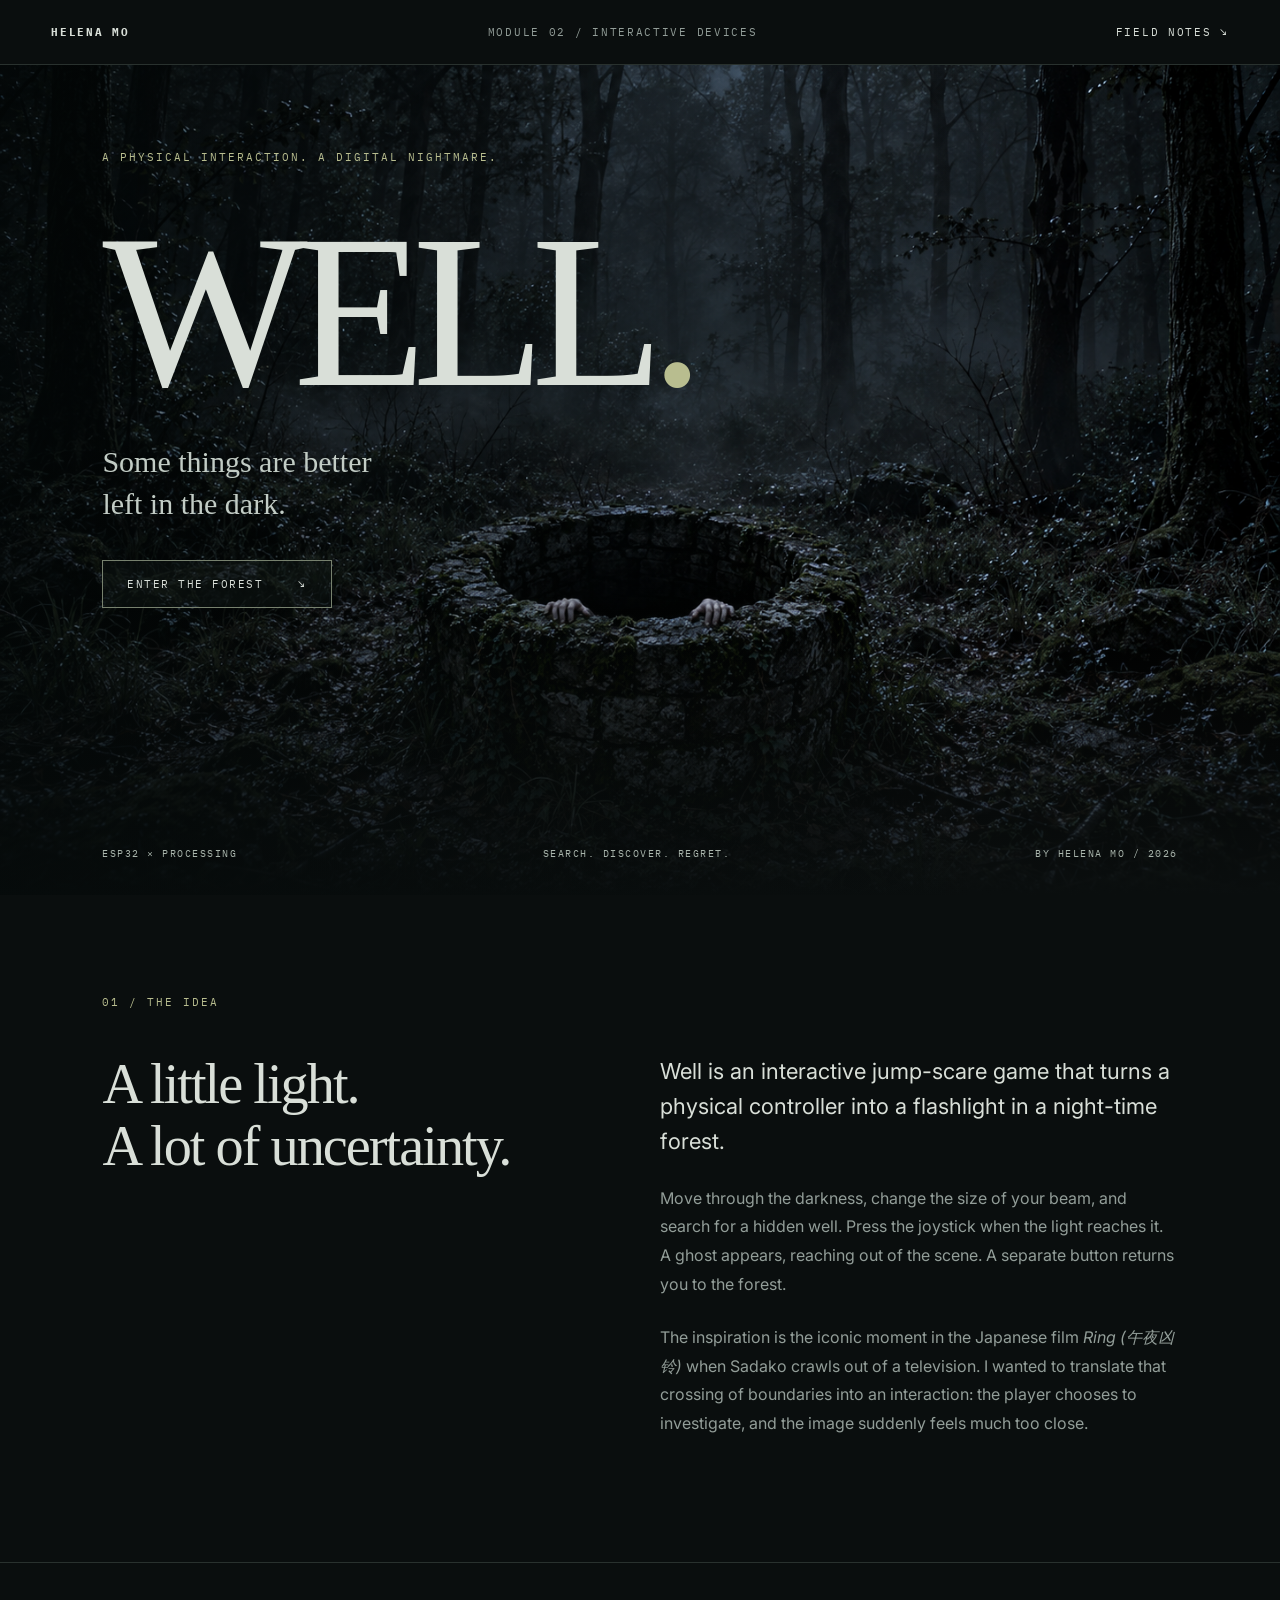
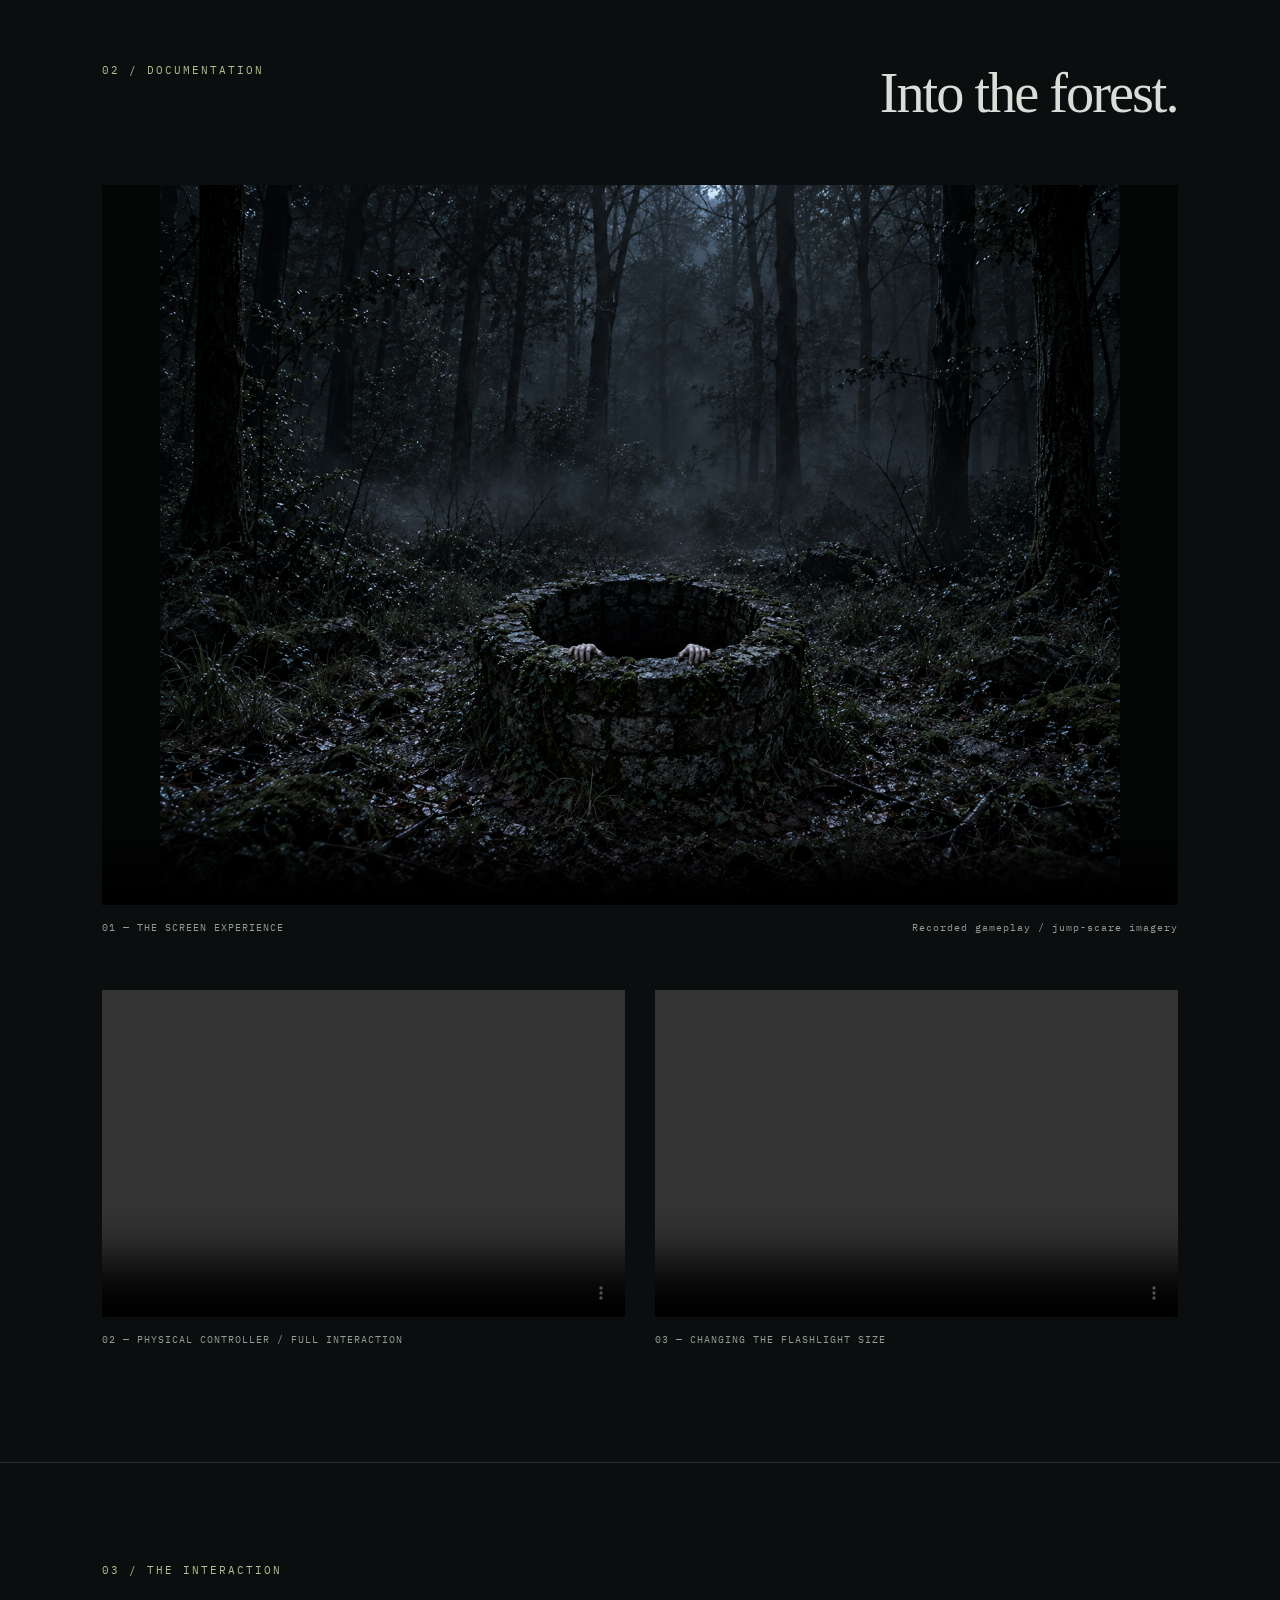
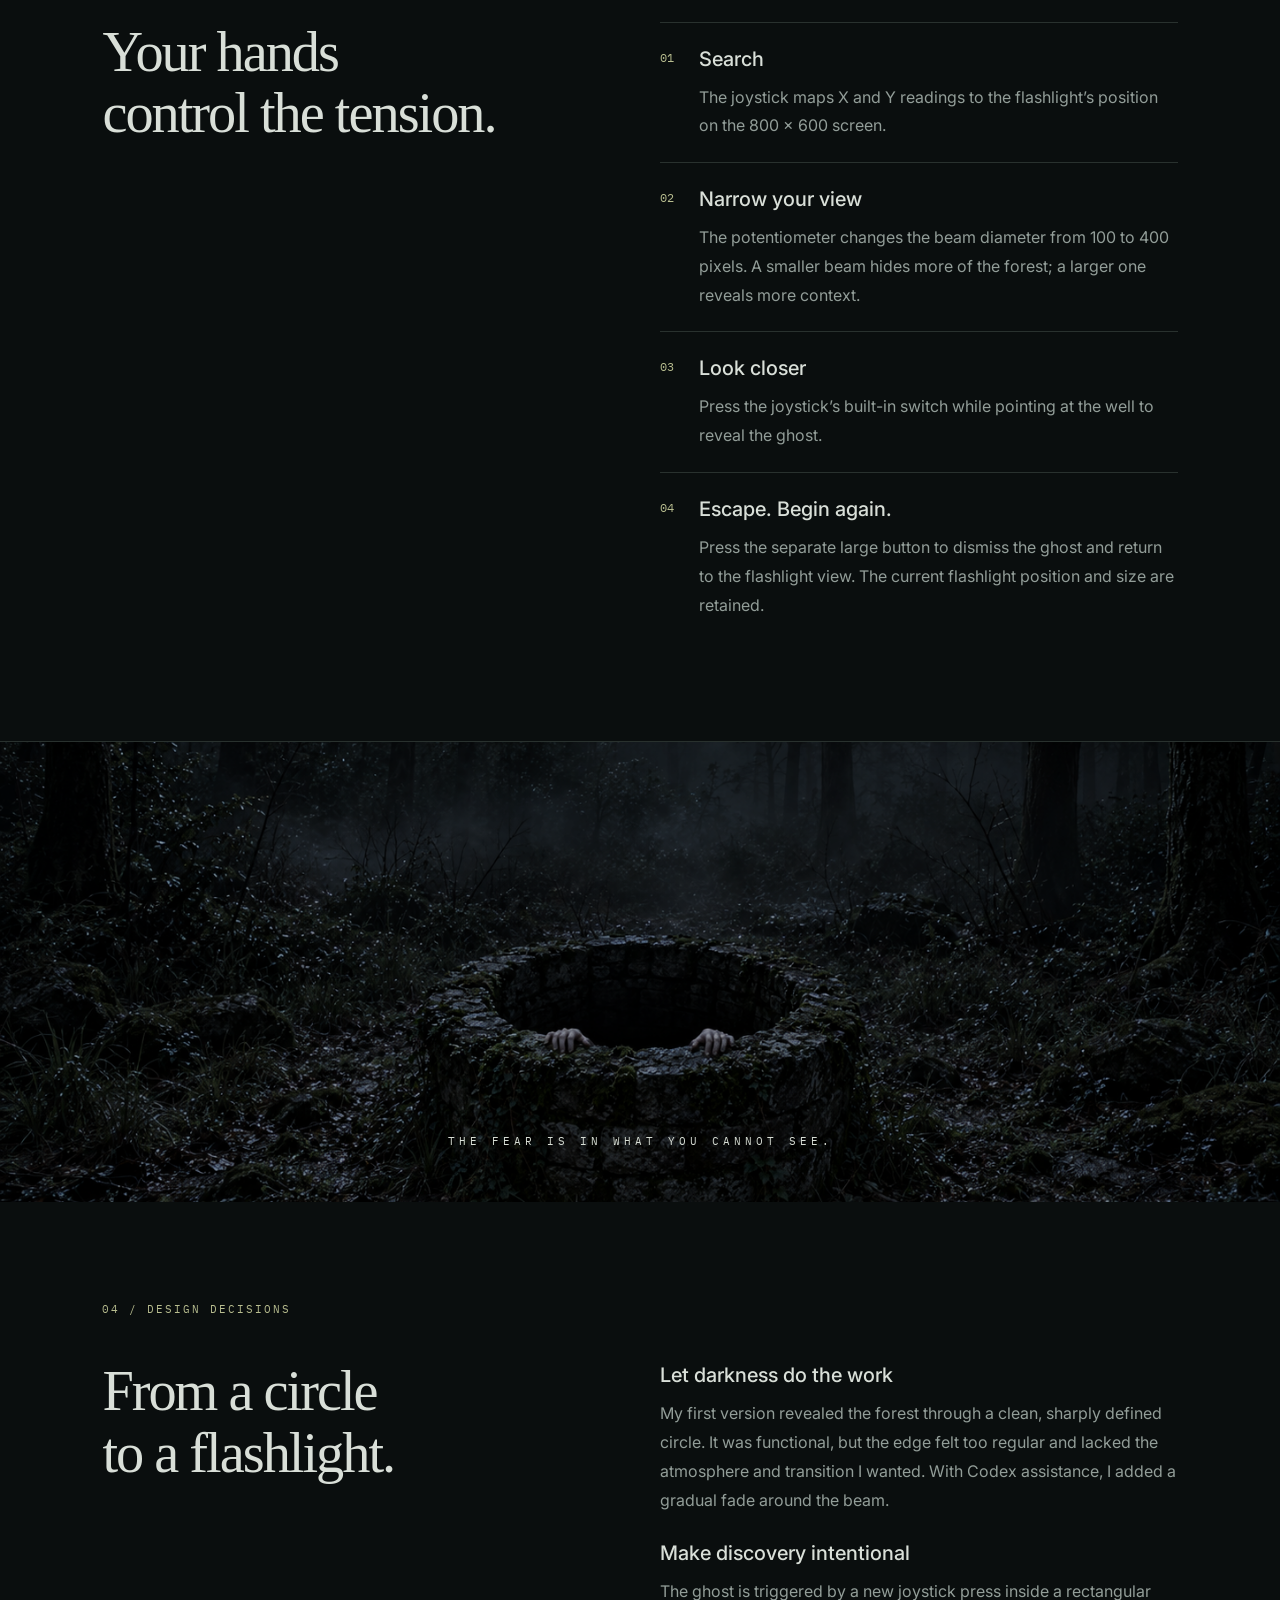
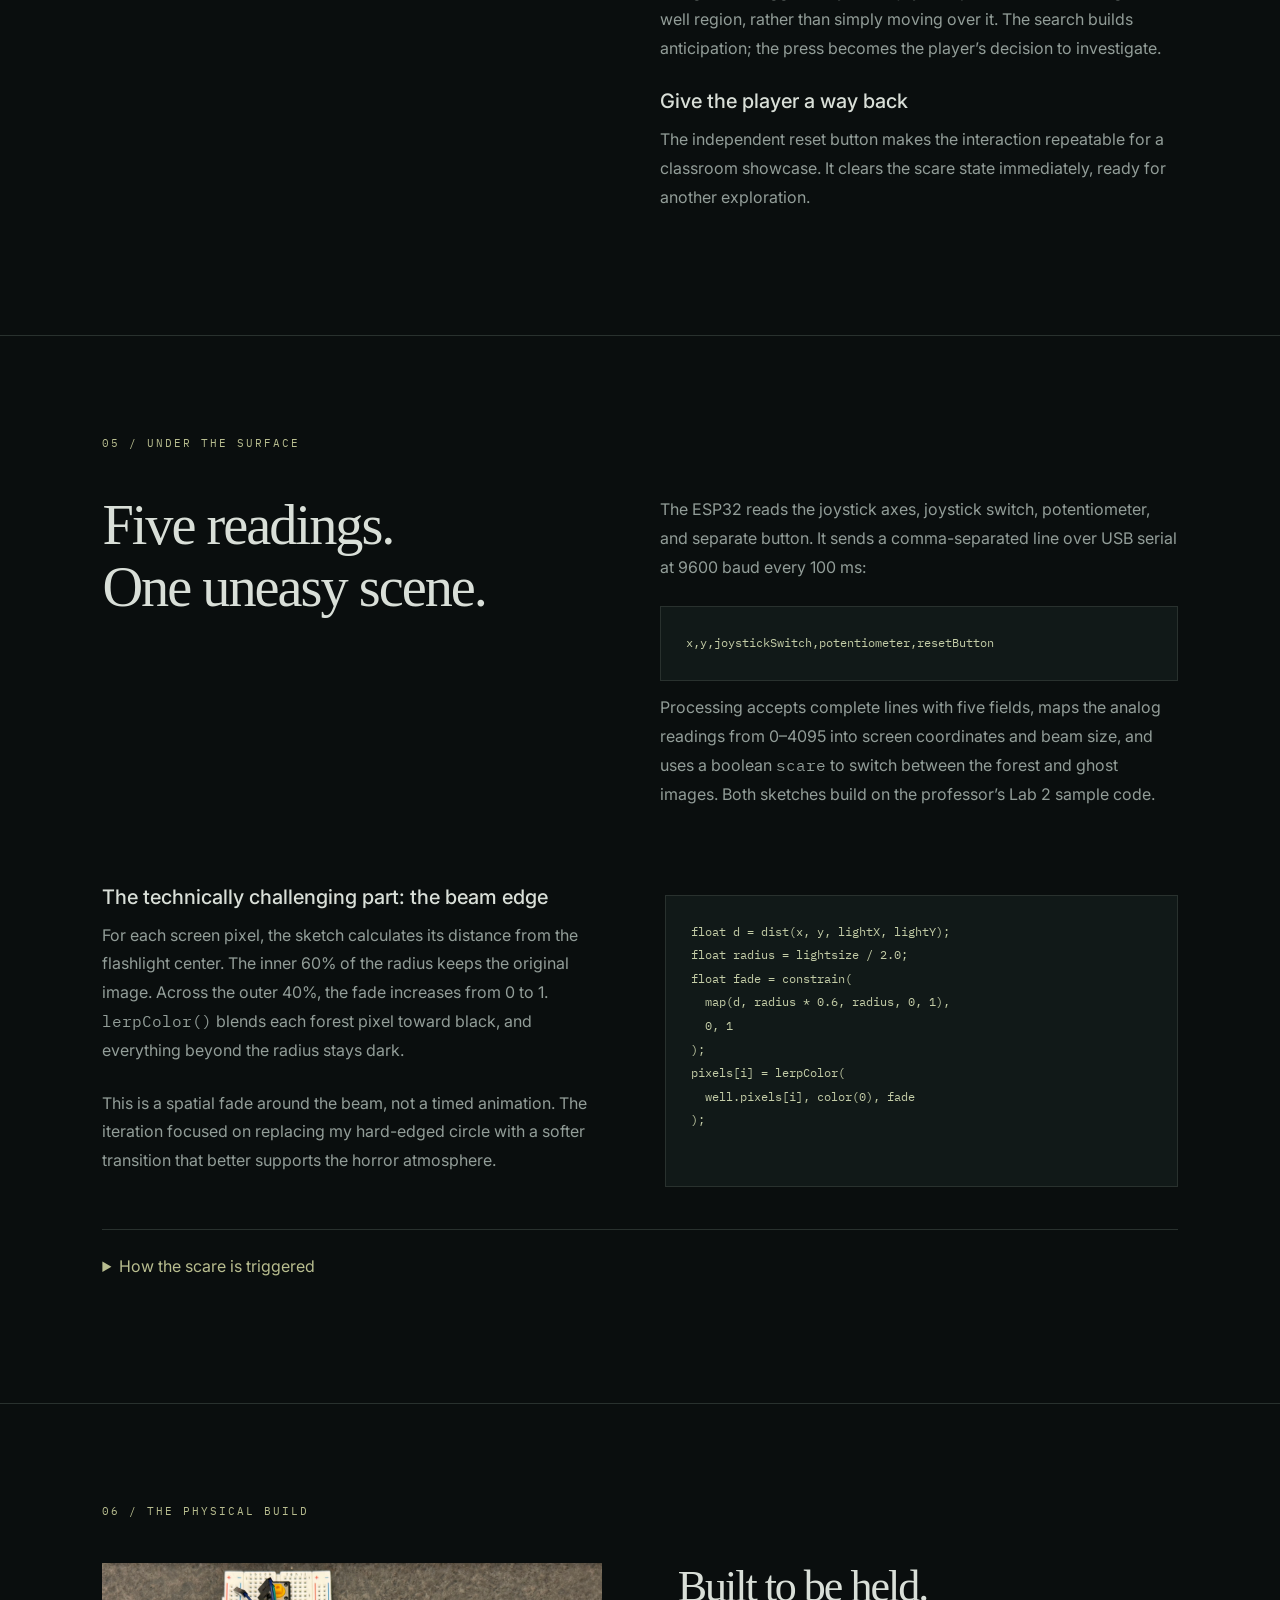
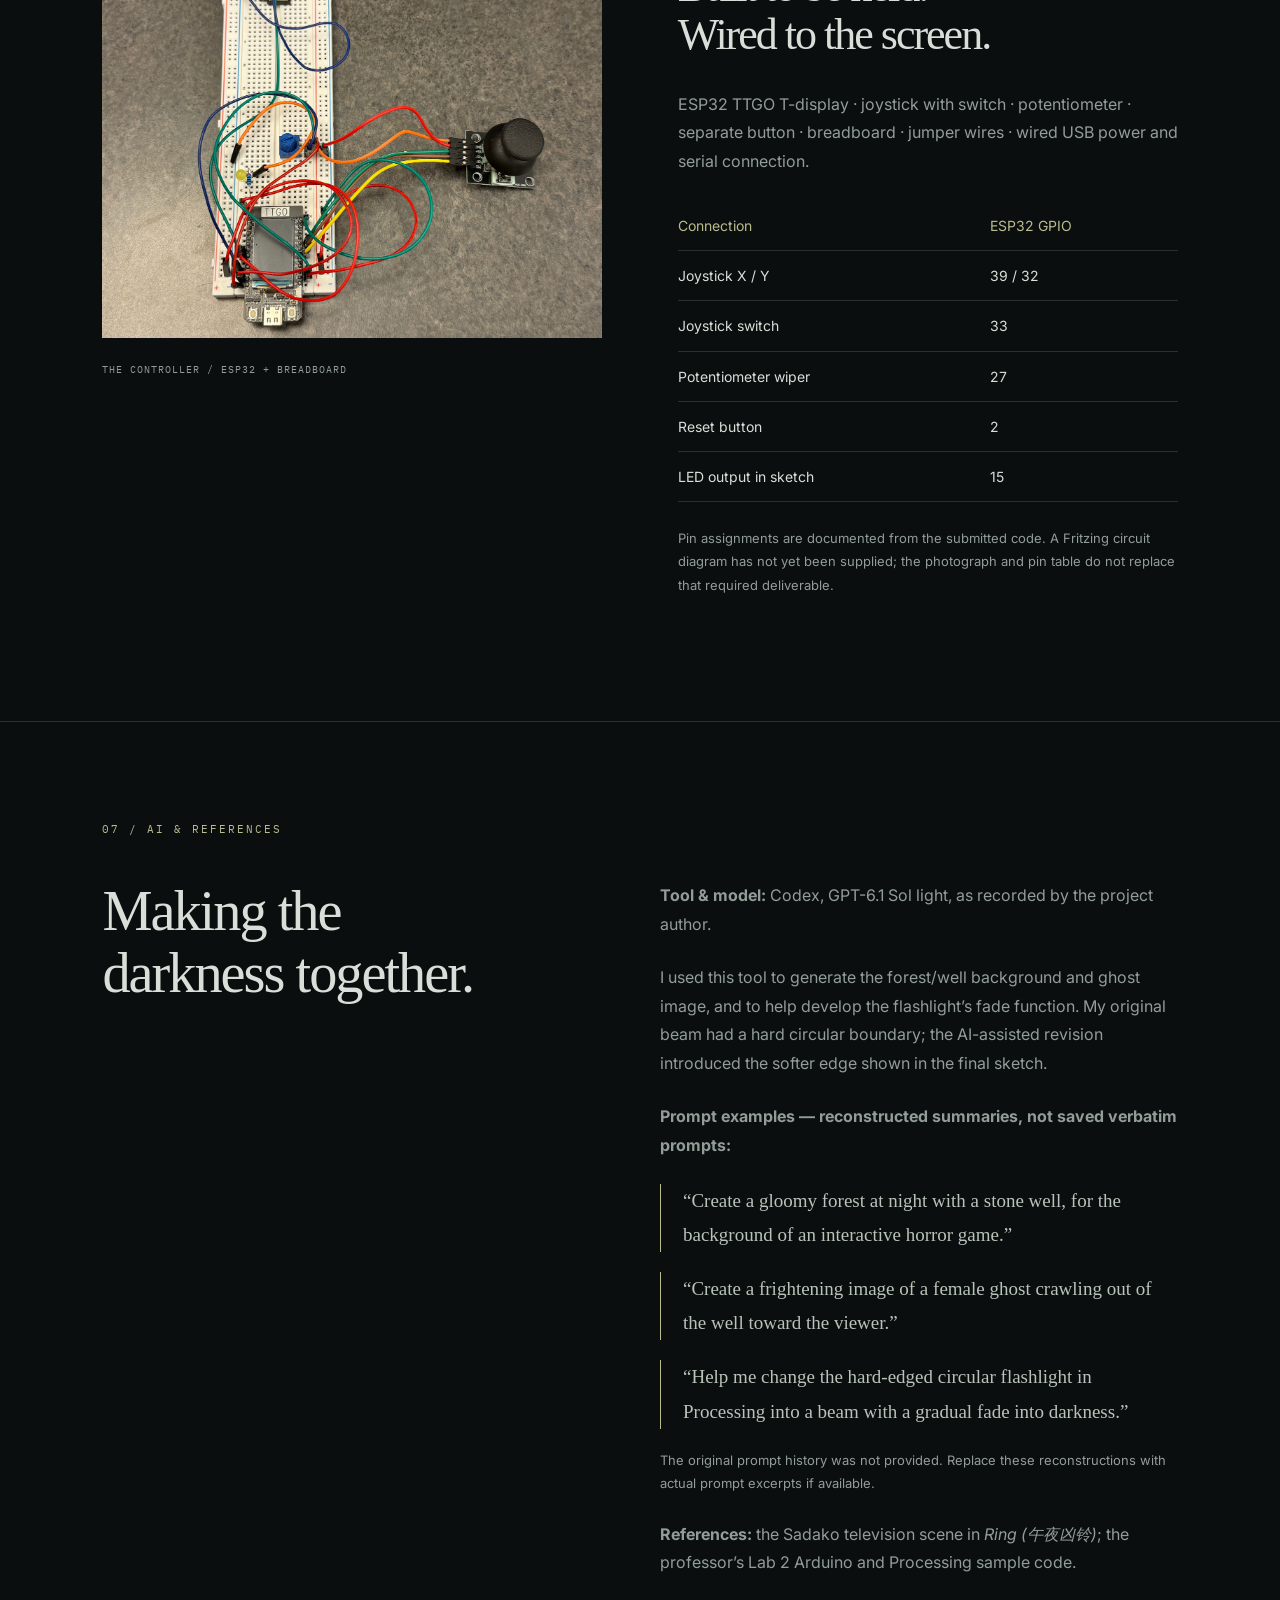
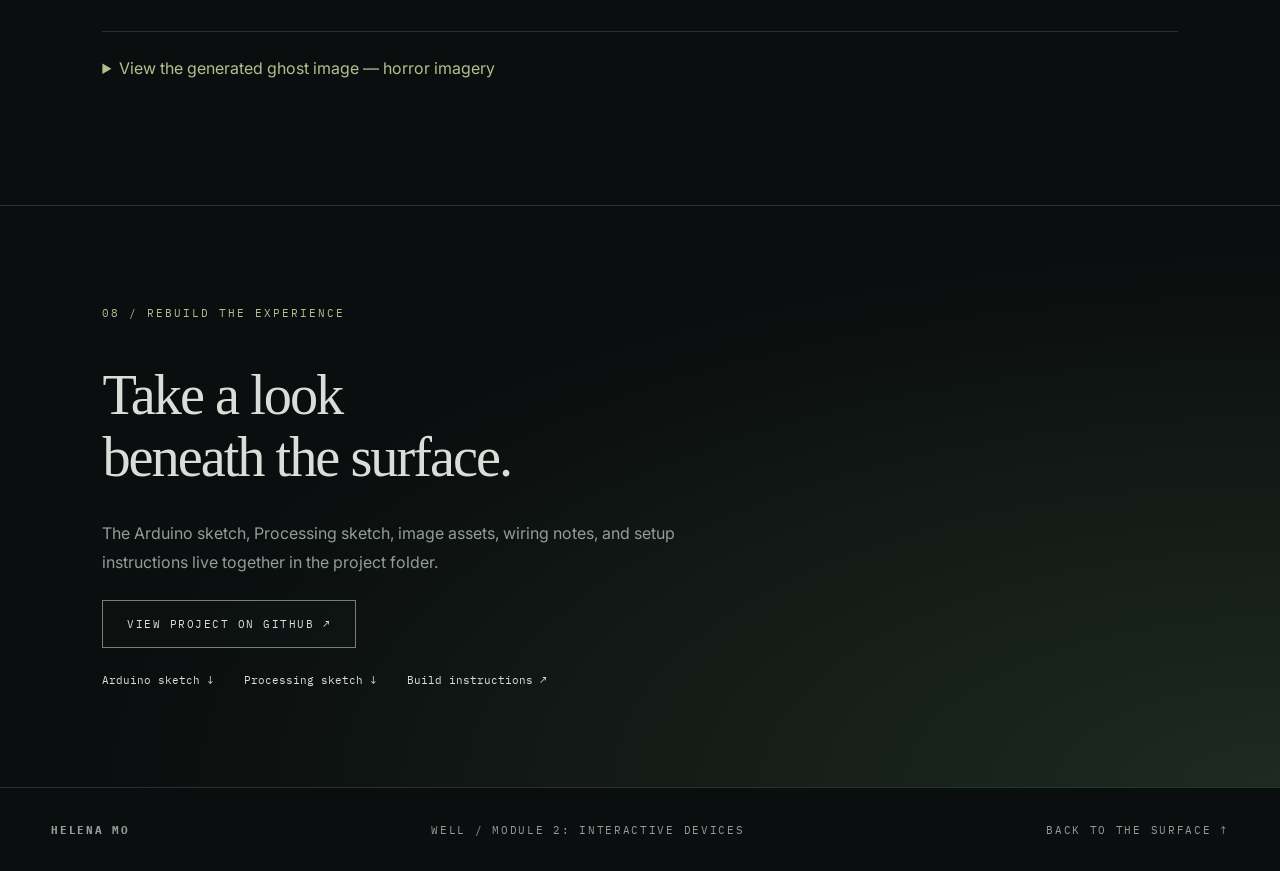
==== well/index.html @ 6fc8486f "Add Well interactive horror project website and documentation" ====
<!doctype html>
<html lang="en"><head><meta charset="utf-8"><meta name="viewport" content="width=device-width,initial-scale=1"><meta name="description" content="Well — an interactive horror device by Helena Mo. ESP32, Processing, and a flashlight in a dark forest."><title>WELL — Helena Mo / Module 2</title><link rel="stylesheet" href="style.css"></head><body>
<header><a href="../">HELENA MO</a><span>MODULE 02 / INTERACTIVE DEVICES</span><a href="#documentation">FIELD NOTES ↘</a></header>
<main><section class="hero"><img src="assets/well.png" alt="An old stone well hidden in a dark, misty forest"><div class="shade"></div><div class="hero-copy"><p class="eyebrow">A PHYSICAL INTERACTION. A DIGITAL NIGHTMARE.</p><h1>WELL<span>.</span></h1><p class="intro">Some things are better<br>left in the dark.</p><a class="button" href="#film">ENTER THE FOREST <span>↘</span></a></div><div class="hero-bottom"><span>ESP32 × PROCESSING</span><span>SEARCH. DISCOVER. REGRET.</span><span>BY HELENA MO / 2026</span></div></section>
<section class="overview section" id="documentation"><p class="eyebrow">01 / THE IDEA</p><div class="split"><h2>A little light.<br>A lot of uncertainty.</h2><div><p class="large">Well is an interactive jump-scare game that turns a physical controller into a flashlight in a night-time forest.</p><p>Move through the darkness, change the size of your beam, and search for a hidden well. Press the joystick when the light reaches it. A ghost appears, reaching out of the scene. A separate button returns you to the forest.</p><p>The inspiration is the iconic moment in the Japanese film <em>Ring (午夜凶铃)</em> when Sadako crawls out of a television. I wanted to translate that crossing of boundaries into an interaction: the player chooses to investigate, and the image suddenly feels much too close.</p></div></div></section>
<section class="section" id="film"><div class="section-heading"><p class="eyebrow">02 / DOCUMENTATION</p><h2>Into the forest.</h2></div><figure class="main-film"><video controls playsinline preload="metadata" poster="assets/well.png"><source src="assets/recording.mp4" type="video/mp4"></video><figcaption><span>01 — THE SCREEN EXPERIENCE</span><span>Recorded gameplay / jump-scare imagery</span></figcaption></figure><div class="two-media"><figure><video controls playsinline preload="metadata"><source src="assets/interaction.mp4" type="video/mp4"></video><figcaption>02 — PHYSICAL CONTROLLER / FULL INTERACTION</figcaption></figure><figure><video controls playsinline preload="metadata"><source src="assets/flashlight.mp4" type="video/mp4"></video><figcaption>03 — CHANGING THE FLASHLIGHT SIZE</figcaption></figure></div></section>
<section class="section"><p class="eyebrow">03 / THE INTERACTION</p><div class="split"><h2>Your hands<br>control the tension.</h2><div class="steps"><article><b>01</b><div><h3>Search</h3><p>The joystick maps X and Y readings to the flashlight’s position on the 800 × 600 screen.</p></div></article><article><b>02</b><div><h3>Narrow your view</h3><p>The potentiometer changes the beam diameter from 100 to 400 pixels. A smaller beam hides more of the forest; a larger one reveals more context.</p></div></article><article><b>03</b><div><h3>Look closer</h3><p>Press the joystick’s built-in switch while pointing at the well to reveal the ghost.</p></div></article><article><b>04</b><div><h3>Escape. Begin again.</h3><p>Press the separate large button to dismiss the ghost and return to the flashlight view. The current flashlight position and size are retained.</p></div></article></div></div></section>
<section class="image-break"><img src="assets/well.png" alt="The forest and the well used as the game background" loading="lazy"><p>THE FEAR IS IN WHAT YOU CANNOT SEE.</p></section>
<section class="section"><p class="eyebrow">04 / DESIGN DECISIONS</p><div class="split"><h2>From a circle<br>to a flashlight.</h2><div><h3>Let darkness do the work</h3><p>My first version revealed the forest through a clean, sharply defined circle. It was functional, but the edge felt too regular and lacked the atmosphere and transition I wanted. With Codex assistance, I added a gradual fade around the beam.</p><h3>Make discovery intentional</h3><p>The ghost is triggered by a new joystick press inside a rectangular well region, rather than simply moving over it. The search builds anticipation; the press becomes the player’s decision to investigate.</p><h3>Give the player a way back</h3><p>The independent reset button makes the interaction repeatable for a classroom showcase. It clears the scare state immediately, ready for another exploration.</p></div></div></section>
<section class="section" id="technical"><p class="eyebrow">05 / UNDER THE SURFACE</p><div class="split"><h2>Five readings.<br>One uneasy scene.</h2><div><p>The ESP32 reads the joystick axes, joystick switch, potentiometer, and separate button. It sends a comma-separated line over USB serial at 9600 baud every 100 ms:</p><pre><code>x,y,joystickSwitch,potentiometer,resetButton</code></pre><p>Processing accepts complete lines with five fields, maps the analog readings from 0–4095 into screen coordinates and beam size, and uses a boolean <code>scare</code> to switch between the forest and ghost images. Both sketches build on the professor’s Lab 2 sample code.</p></div></div><div class="code-story"><div><h3>The technically challenging part: the beam edge</h3><p>For each screen pixel, the sketch calculates its distance from the flashlight center. The inner 60% of the radius keeps the original image. Across the outer 40%, the fade increases from 0 to 1. <code>lerpColor()</code> blends each forest pixel toward black, and everything beyond the radius stays dark.</p><p>This is a spatial fade around the beam, not a timed animation. The iteration focused on replacing my hard-edged circle with a softer transition that better supports the horror atmosphere.</p></div><pre><code>float d = dist(x, y, lightX, lightY);
float radius = lightsize / 2.0;
float fade = constrain(
  map(d, radius * 0.6, radius, 0, 1),
  0, 1
);
pixels[i] = lerpColor(
  well.pixels[i], color(0), fade
);</code></pre></div><details><summary>How the scare is triggered</summary><pre><code>boolean onWell = lightX &gt; 250 &amp;&amp; lightX &lt; 550
              &amp;&amp; lightY &gt; 320 &amp;&amp; lightY &lt; 520;
if (z == 0 &amp;&amp; press == 1 &amp;&amp; onWell) scare = true;
if (button == 0) scare = false;
press = z;</code></pre><p>Tracking the previous switch value detects a transition from released (1) to pressed (0). The reset button is checked after the trigger, so reset wins if both are pressed.</p></details></section>
<section class="section"><p class="eyebrow">06 / THE PHYSICAL BUILD</p><div class="hardware"><figure><img src="assets/controller.jpg" alt="Photograph of Helena’s joystick and breadboard controller" loading="lazy"><figcaption>THE CONTROLLER / ESP32 + BREADBOARD</figcaption></figure><div><h2>Built to be held.<br>Wired to the screen.</h2><p>ESP32 TTGO T-display · joystick with switch · potentiometer · separate button · breadboard · jumper wires · wired USB power and serial connection.</p><table><thead><tr><th>Connection</th><th>ESP32 GPIO</th></tr></thead><tbody><tr><td>Joystick X / Y</td><td>39 / 32</td></tr><tr><td>Joystick switch</td><td>33</td></tr><tr><td>Potentiometer wiper</td><td>27</td></tr><tr><td>Reset button</td><td>2</td></tr><tr><td>LED output in sketch</td><td>15</td></tr></tbody></table><p class="note">Pin assignments are documented from the submitted code. A Fritzing circuit diagram has not yet been supplied; the photograph and pin table do not replace that required deliverable.</p></div></div></section>
<section class="section"><p class="eyebrow">07 / AI & REFERENCES</p><div class="split"><h2>Making the<br>darkness together.</h2><div><p><strong>Tool & model:</strong> Codex, GPT-6.1 Sol light, as recorded by the project author.</p><p>I used this tool to generate the forest/well background and ghost image, and to help develop the flashlight’s fade function. My original beam had a hard circular boundary; the AI-assisted revision introduced the softer edge shown in the final sketch.</p><p><strong>Prompt examples — reconstructed summaries, not saved verbatim prompts:</strong></p><blockquote>“Create a gloomy forest at night with a stone well, for the background of an interactive horror game.”</blockquote><blockquote>“Create a frightening image of a female ghost crawling out of the well toward the viewer.”</blockquote><blockquote>“Help me change the hard-edged circular flashlight in Processing into a beam with a gradual fade into darkness.”</blockquote><p class="note">The original prompt history was not provided. Replace these reconstructions with actual prompt excerpts if available.</p><p><strong>References:</strong> the Sadako television scene in <em>Ring (午夜凶铃)</em>; the professor’s Lab 2 Arduino and Processing sample code.</p></div></div><details><summary>View the generated ghost image — horror imagery</summary><img class="ghost" src="assets/ghost.png" alt="Generated ghost reaching toward the viewer from the well" loading="lazy"></details></section>
<section class="section source"><p class="eyebrow">08 / REBUILD THE EXPERIENCE</p><h2>Take a look<br>beneath the surface.</h2><p>The Arduino sketch, Processing sketch, image assets, wiring notes, and setup instructions live together in the project folder.</p><a class="button" href="https://github.com/helenamoisme/helenamoisme.github.io/tree/main/well">VIEW PROJECT ON GITHUB ↗</a><div class="downloads"><a href="code/WellArduino/WellArduino.ino" download>Arduino sketch ↓</a><a href="code/WellProcessing/WellProcessing.pde" download>Processing sketch ↓</a><a href="README.md">Build instructions ↗</a></div></section></main><footer><a href="../">HELENA MO</a><span>WELL / MODULE 2: INTERACTIVE DEVICES</span><a href="#">BACK TO THE SURFACE ↑</a></footer></body></html>
---- well/style.css ----
@import url('https://fonts.googleapis.com/css2?family=IBM+Plex+Mono:wght@400;500&family=Inter:wght@400;500;600&display=swap');
:root{--bg:#0a0e0e;--ink:#d9dfd8;--muted:#929d98;--line:#29312e;--accent:#b8bd8f}*{box-sizing:border-box}html{scroll-behavior:smooth;scroll-padding-top:30px}body{margin:0;background:var(--bg);color:var(--ink);font-family:Inter,Arial,sans-serif;font-size:16px;line-height:1.8}a{color:inherit;text-decoration:none}a:hover{color:var(--accent)}a:focus-visible,summary:focus-visible{outline:2px solid var(--accent);outline-offset:5px}header,footer{display:flex;justify-content:space-between;gap:20px;padding:25px 4%;font:11px 'IBM Plex Mono',monospace;letter-spacing:1.7px}header{border-bottom:1px solid var(--line)}header a:first-child,footer a:first-child{font-weight:bold}header span{color:var(--muted)}.hero{min-height:760px;height:calc(100svh - 70px);max-height:1100px;position:relative;overflow:hidden}.hero>img,.shade{position:absolute;width:100%;height:100%;object-fit:cover}.hero>img{object-position:center 60%}.shade{background:linear-gradient(90deg,rgba(4,9,9,.65),transparent 80%),linear-gradient(0deg,#0a0e0e,transparent 35%)}.hero-copy{position:relative;padding:85px 8%}.eyebrow{font:11px 'IBM Plex Mono',monospace;letter-spacing:2px;color:var(--accent);margin:0 0 45px}h1{font-family:Georgia,serif;font-size:clamp(110px,17vw,260px);font-weight:normal;line-height:.95;letter-spacing:-.065em;margin:35px 0 25px}h1 span{color:var(--accent)}.intro{font-family:Georgia,serif;font-size:30px;line-height:1.4;color:#c2ccc5;margin-bottom:35px}.button{display:inline-flex;gap:35px;justify-content:space-between;border:1px solid #77816e;padding:16px 24px;font:11px 'IBM Plex Mono',monospace;letter-spacing:1.5px;background:#11181466}.button:hover{background:#bac595;color:#0b110c}.hero-bottom{position:absolute;bottom:35px;left:8%;right:8%;display:flex;justify-content:space-between;gap:16px;font:10px 'IBM Plex Mono',monospace;letter-spacing:1.5px;color:#a9b5ac}.section{padding:100px 8%;border-bottom:1px solid var(--line);max-width:1600px;margin:auto}.split{display:grid;grid-template-columns:1fr 1.15fr;gap:10%}h2{font-family:Georgia,serif;font-weight:normal;font-size:clamp(36px,4.4vw,66px);letter-spacing:-2px;line-height:1.1;margin:0 0 30px}h3{font-size:20px;line-height:1.4;font-weight:500;margin:0 0 10px}p{color:var(--muted);margin:0 0 24px}.large{font-size:22px;line-height:1.6;color:var(--ink)}figure{margin:0}video{width:100%;display:block;background:#040606;max-height:720px}figcaption{font:10px 'IBM Plex Mono',monospace;color:var(--muted);letter-spacing:1px;padding:16px 0;display:flex;justify-content:space-between;gap:10px}.section-heading{display:flex;align-items:start;justify-content:space-between;margin-bottom:30px}.two-media{display:grid;grid-template-columns:1fr 1fr;gap:30px;margin-top:40px}.two-media video{aspect-ratio:16/10;object-fit:contain}.steps article{display:flex;gap:25px;padding:22px 0;border-top:1px solid var(--line)}.steps b{font:12px 'IBM Plex Mono',monospace;color:var(--accent);padding-top:5px}.steps p{margin:0}.image-break{height:460px;position:relative}.image-break img{width:100%;height:100%;object-fit:cover;object-position:center 65%;filter:brightness(.65)}.image-break p{position:absolute;bottom:30px;width:100%;text-align:center;color:#d8ded5;font:11px 'IBM Plex Mono',monospace;letter-spacing:4px}.code-story{margin-top:50px;display:grid;grid-template-columns:1fr 1fr;gap:50px}pre{background:#111918;border:1px solid var(--line);padding:25px;overflow:auto;color:#c4cda7;font-size:12px;line-height:1.8}code{font-family:'IBM Plex Mono',monospace}details{border-top:1px solid var(--line);padding:22px 0;margin-top:30px}summary{cursor:pointer;color:var(--accent)}details p{margin-top:20px}.hardware{display:grid;grid-template-columns:1fr 1fr;gap:7%}.hardware img{width:100%;max-height:650px;object-fit:cover}.hardware h2{font-size:44px}table{width:100%;border-collapse:collapse;font-size:14px;margin:25px 0}td,th{text-align:left;padding:12px 0;border-bottom:1px solid var(--line)}th{color:var(--accent);font-weight:400}.note{font-size:13px}.ghost{width:100%;margin-top:25px}blockquote{border-left:1px solid var(--accent);margin:20px 0;padding-left:22px;color:#b8c3b9;font-family:Georgia,serif;font-size:19px}.source{background:radial-gradient(ellipse at bottom right,#1e2a22,transparent 65%)}.source>p:not(.eyebrow){max-width:600px}.downloads{display:flex;flex-wrap:wrap;gap:30px;margin-top:25px;font:11px 'IBM Plex Mono',monospace}footer{padding:35px 4%;color:var(--muted)}@media(max-width:700px){header span{display:none}.hero{min-height:650px;height:90svh}.hero-copy{padding-top:80px}.hero>img{object-position:58% center}.hero-bottom span:last-child{display:none}.hero-bottom{font-size:8px}.section{padding:65px 7%}.split,.hardware,.code-story,.two-media{grid-template-columns:1fr;gap:30px}.section-heading{display:block}.eyebrow{margin-bottom:30px}.image-break{height:300px}.image-break p{font-size:8px;letter-spacing:2px}footer{flex-wrap:wrap;font-size:9px}.main-film figcaption{display:block}.hardware h2{font-size:38px}}@media(prefers-reduced-motion:reduce){html{scroll-behavior:auto}}
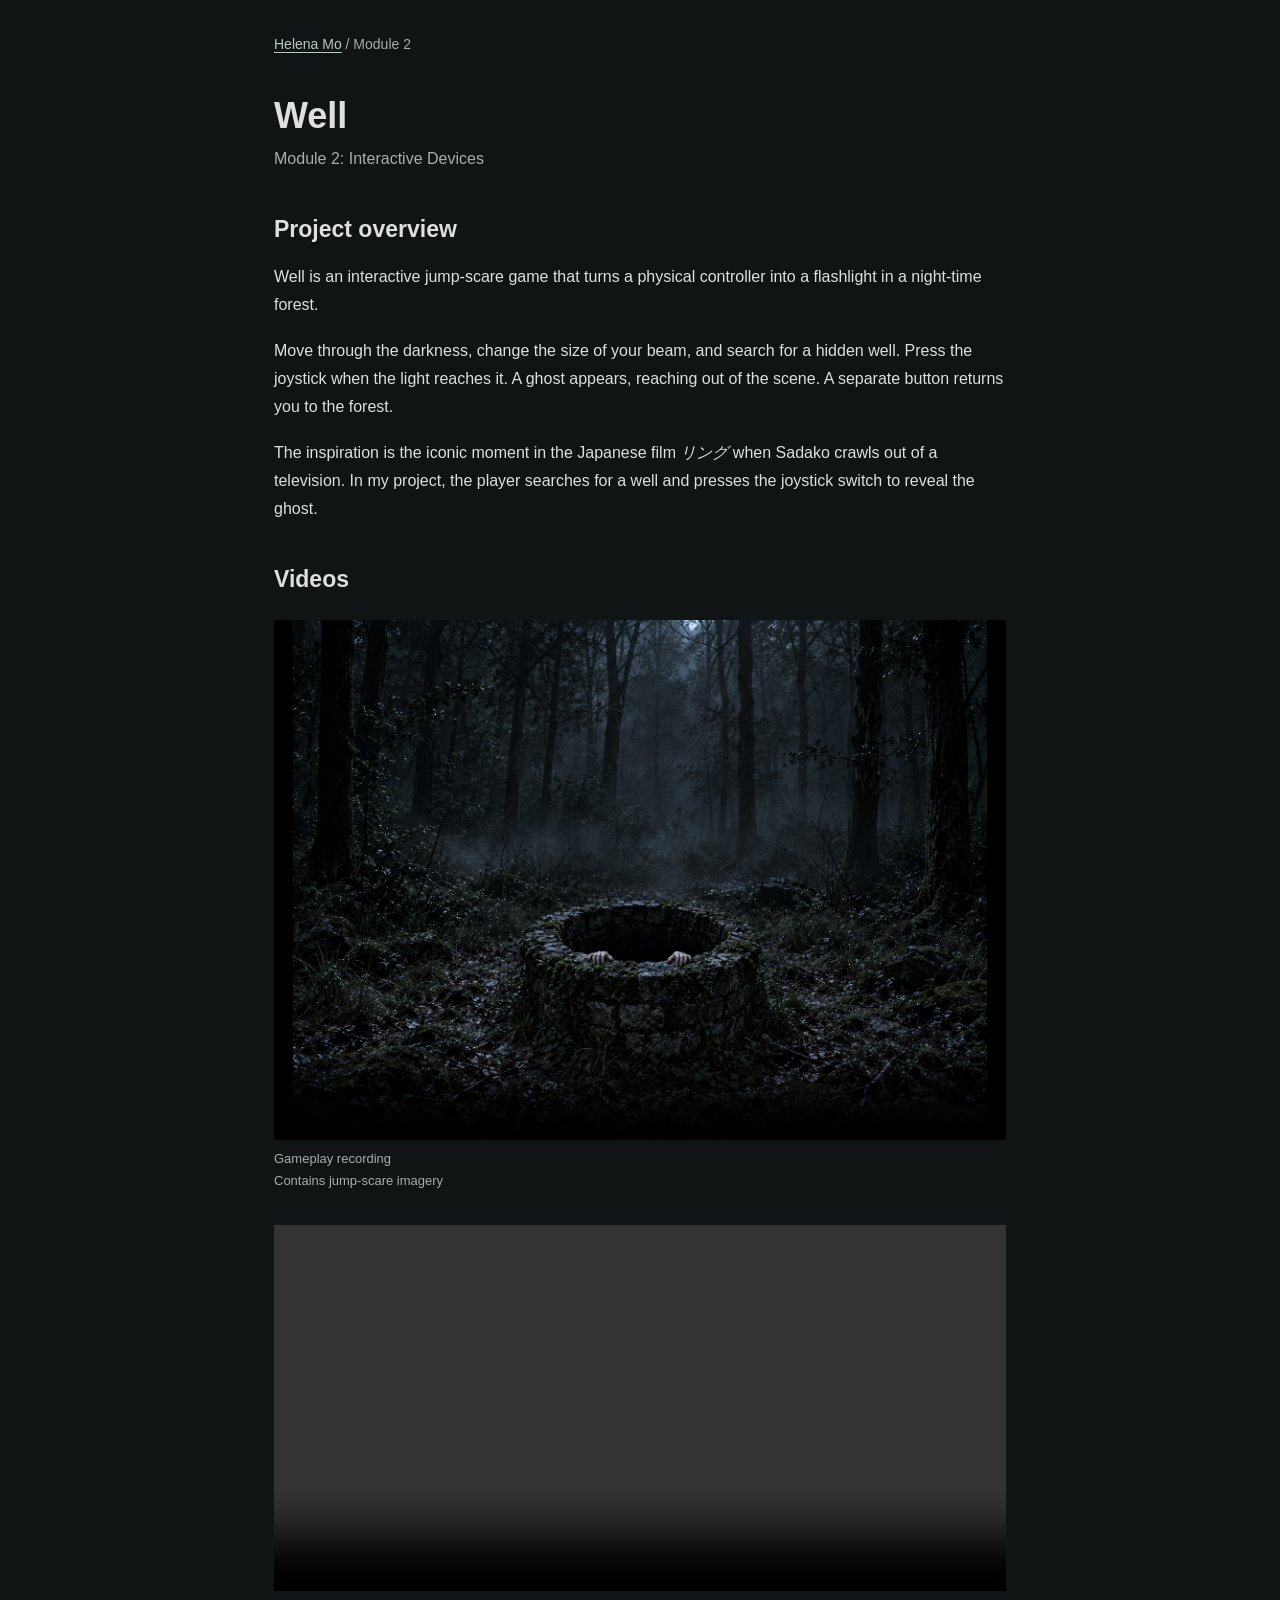
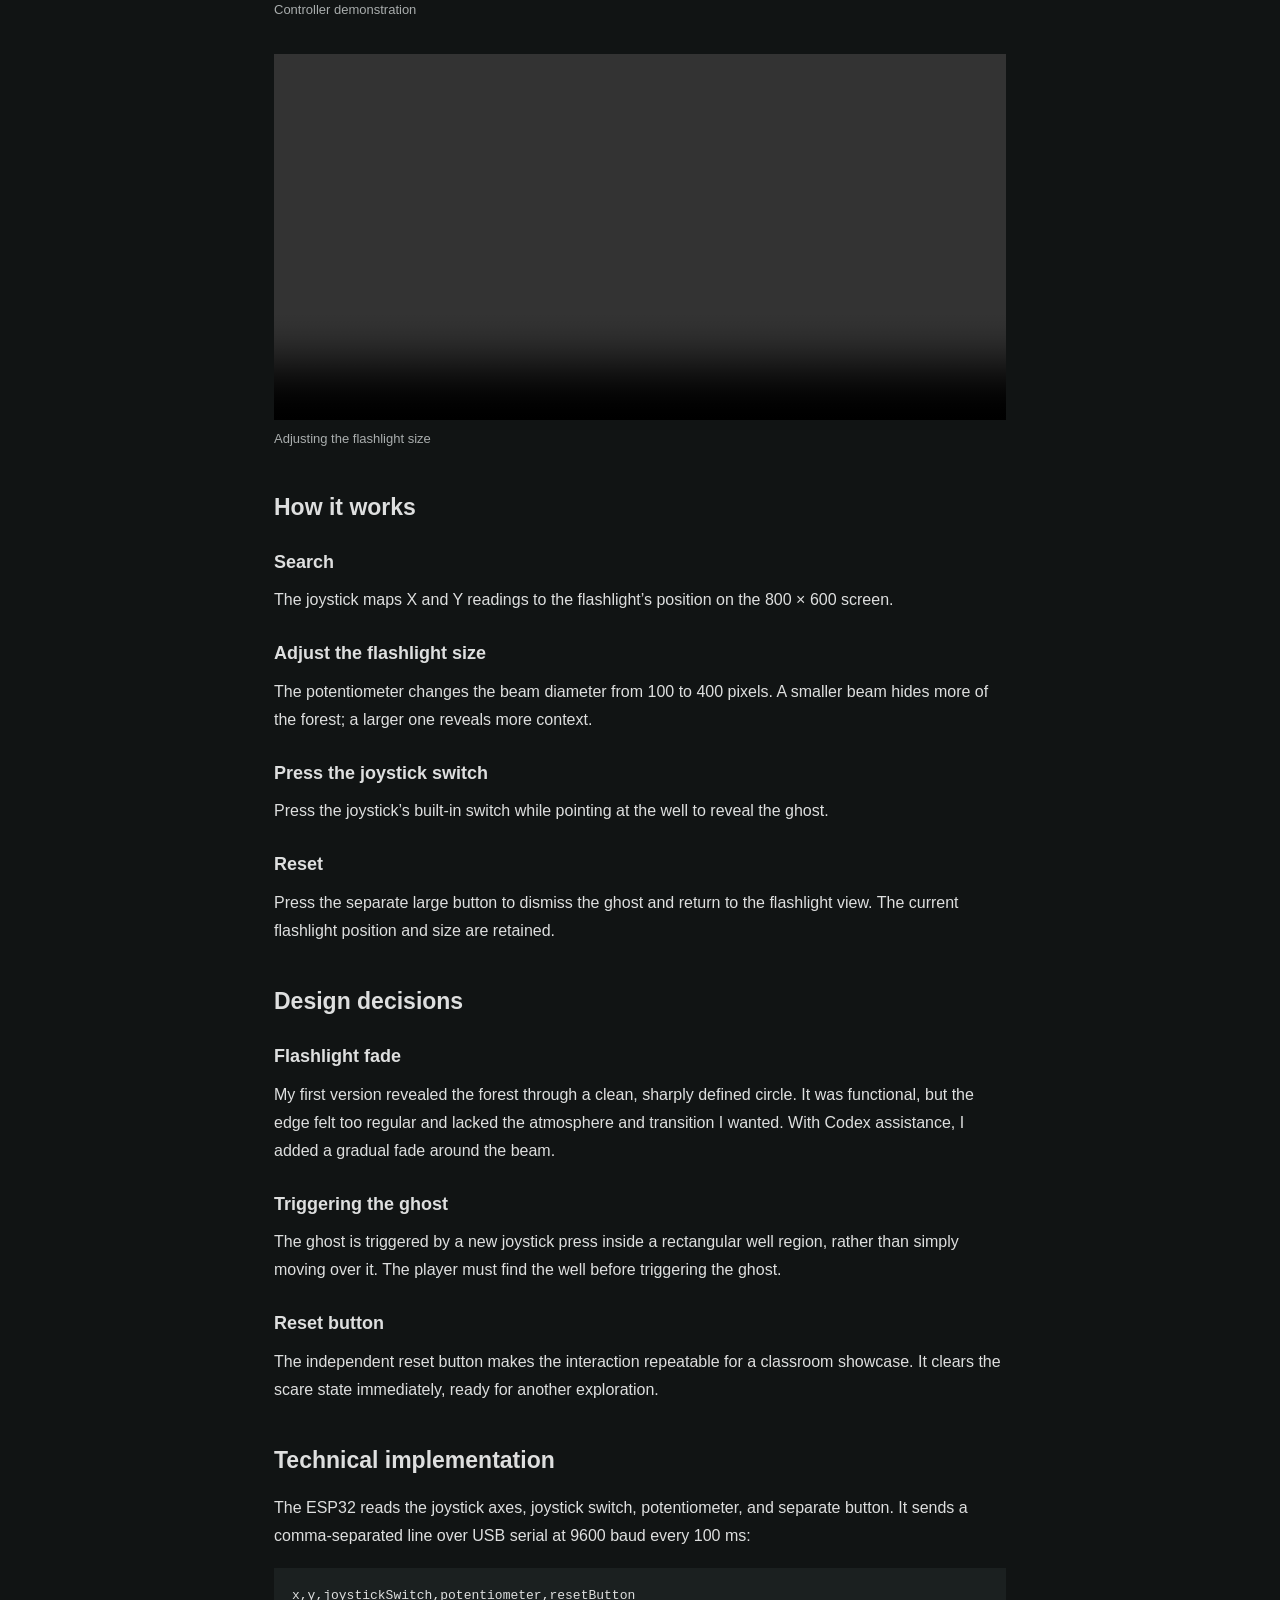
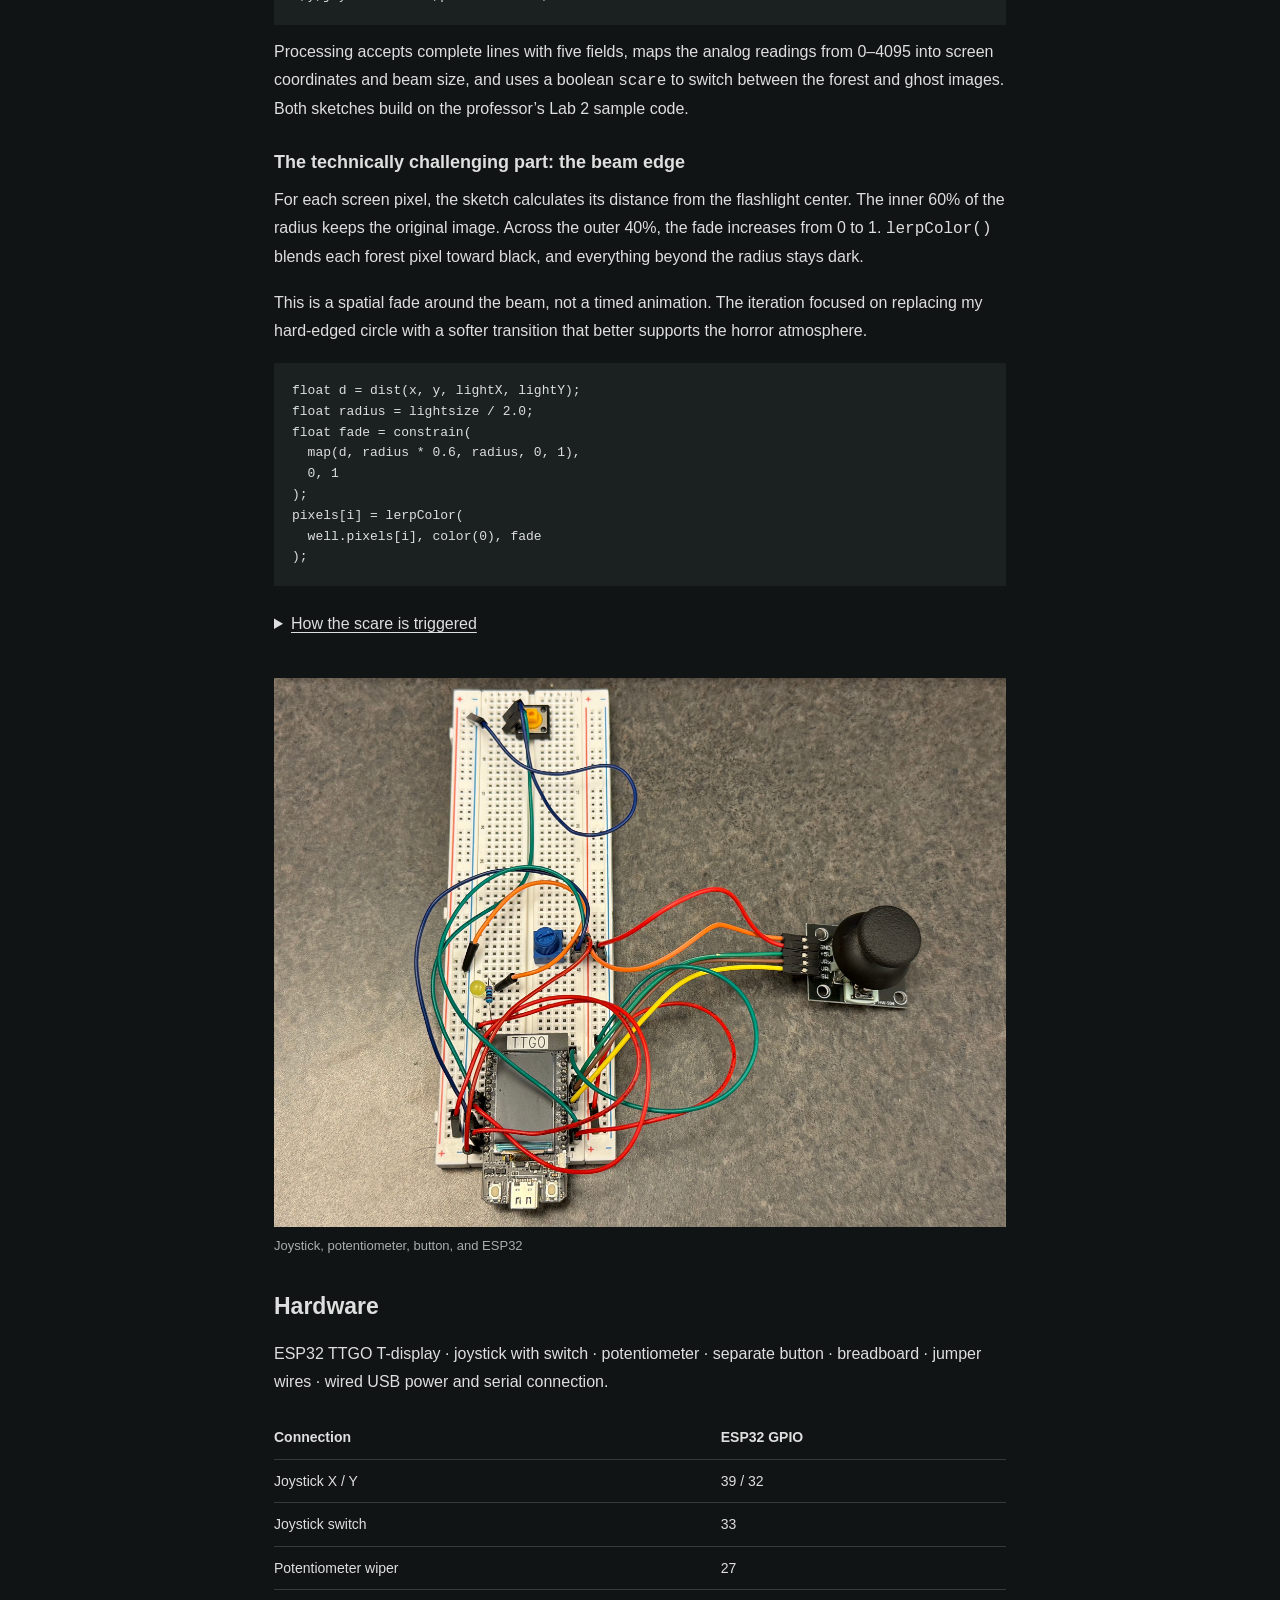
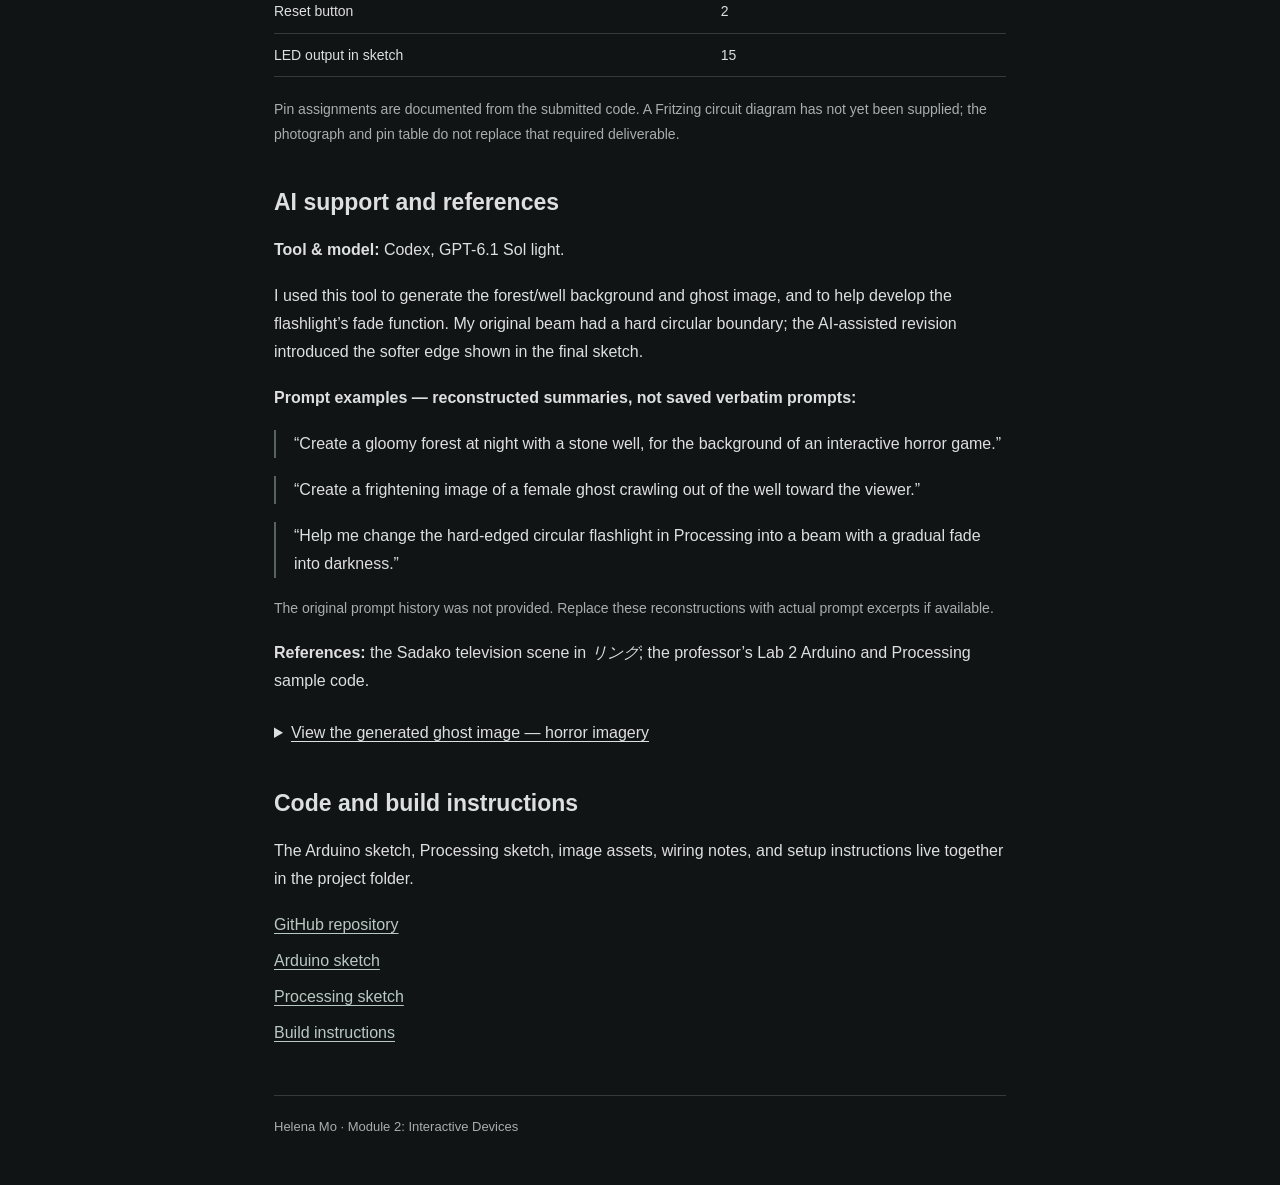
==== commit 833a90be: "Simplify Well to a single-column project blog and correct film title" ====
--- a/well/index.html
+++ b/well/index.html
@@ -1,13 +1,13 @@
 <!doctype html>
 <html lang="en"><head><meta charset="utf-8"><meta name="viewport" content="width=device-width,initial-scale=1"><meta name="description" content="Well — an interactive horror device by Helena Mo. ESP32, Processing, and a flashlight in a dark forest."><title>WELL — Helena Mo / Module 2</title><link rel="stylesheet" href="style.css"></head><body>
-<header><a href="../">HELENA MO</a><span>MODULE 02 / INTERACTIVE DEVICES</span><a href="#documentation">FIELD NOTES ↘</a></header>
-<main><section class="hero"><img src="assets/well.png" alt="An old stone well hidden in a dark, misty forest"><div class="shade"></div><div class="hero-copy"><p class="eyebrow">A PHYSICAL INTERACTION. A DIGITAL NIGHTMARE.</p><h1>WELL<span>.</span></h1><p class="intro">Some things are better<br>left in the dark.</p><a class="button" href="#film">ENTER THE FOREST <span>↘</span></a></div><div class="hero-bottom"><span>ESP32 × PROCESSING</span><span>SEARCH. DISCOVER. REGRET.</span><span>BY HELENA MO / 2026</span></div></section>
-<section class="overview section" id="documentation"><p class="eyebrow">01 / THE IDEA</p><div class="split"><h2>A little light.<br>A lot of uncertainty.</h2><div><p class="large">Well is an interactive jump-scare game that turns a physical controller into a flashlight in a night-time forest.</p><p>Move through the darkness, change the size of your beam, and search for a hidden well. Press the joystick when the light reaches it. A ghost appears, reaching out of the scene. A separate button returns you to the forest.</p><p>The inspiration is the iconic moment in the Japanese film <em>Ring (午夜凶铃)</em> when Sadako crawls out of a television. I wanted to translate that crossing of boundaries into an interaction: the player chooses to investigate, and the image suddenly feels much too close.</p></div></div></section>
-<section class="section" id="film"><div class="section-heading"><p class="eyebrow">02 / DOCUMENTATION</p><h2>Into the forest.</h2></div><figure class="main-film"><video controls playsinline preload="metadata" poster="assets/well.png"><source src="assets/recording.mp4" type="video/mp4"></video><figcaption><span>01 — THE SCREEN EXPERIENCE</span><span>Recorded gameplay / jump-scare imagery</span></figcaption></figure><div class="two-media"><figure><video controls playsinline preload="metadata"><source src="assets/interaction.mp4" type="video/mp4"></video><figcaption>02 — PHYSICAL CONTROLLER / FULL INTERACTION</figcaption></figure><figure><video controls playsinline preload="metadata"><source src="assets/flashlight.mp4" type="video/mp4"></video><figcaption>03 — CHANGING THE FLASHLIGHT SIZE</figcaption></figure></div></section>
-<section class="section"><p class="eyebrow">03 / THE INTERACTION</p><div class="split"><h2>Your hands<br>control the tension.</h2><div class="steps"><article><b>01</b><div><h3>Search</h3><p>The joystick maps X and Y readings to the flashlight’s position on the 800 × 600 screen.</p></div></article><article><b>02</b><div><h3>Narrow your view</h3><p>The potentiometer changes the beam diameter from 100 to 400 pixels. A smaller beam hides more of the forest; a larger one reveals more context.</p></div></article><article><b>03</b><div><h3>Look closer</h3><p>Press the joystick’s built-in switch while pointing at the well to reveal the ghost.</p></div></article><article><b>04</b><div><h3>Escape. Begin again.</h3><p>Press the separate large button to dismiss the ghost and return to the flashlight view. The current flashlight position and size are retained.</p></div></article></div></div></section>
-<section class="image-break"><img src="assets/well.png" alt="The forest and the well used as the game background" loading="lazy"><p>THE FEAR IS IN WHAT YOU CANNOT SEE.</p></section>
-<section class="section"><p class="eyebrow">04 / DESIGN DECISIONS</p><div class="split"><h2>From a circle<br>to a flashlight.</h2><div><h3>Let darkness do the work</h3><p>My first version revealed the forest through a clean, sharply defined circle. It was functional, but the edge felt too regular and lacked the atmosphere and transition I wanted. With Codex assistance, I added a gradual fade around the beam.</p><h3>Make discovery intentional</h3><p>The ghost is triggered by a new joystick press inside a rectangular well region, rather than simply moving over it. The search builds anticipation; the press becomes the player’s decision to investigate.</p><h3>Give the player a way back</h3><p>The independent reset button makes the interaction repeatable for a classroom showcase. It clears the scare state immediately, ready for another exploration.</p></div></div></section>
-<section class="section" id="technical"><p class="eyebrow">05 / UNDER THE SURFACE</p><div class="split"><h2>Five readings.<br>One uneasy scene.</h2><div><p>The ESP32 reads the joystick axes, joystick switch, potentiometer, and separate button. It sends a comma-separated line over USB serial at 9600 baud every 100 ms:</p><pre><code>x,y,joystickSwitch,potentiometer,resetButton</code></pre><p>Processing accepts complete lines with five fields, maps the analog readings from 0–4095 into screen coordinates and beam size, and uses a boolean <code>scare</code> to switch between the forest and ghost images. Both sketches build on the professor’s Lab 2 sample code.</p></div></div><div class="code-story"><div><h3>The technically challenging part: the beam edge</h3><p>For each screen pixel, the sketch calculates its distance from the flashlight center. The inner 60% of the radius keeps the original image. Across the outer 40%, the fade increases from 0 to 1. <code>lerpColor()</code> blends each forest pixel toward black, and everything beyond the radius stays dark.</p><p>This is a spatial fade around the beam, not a timed animation. The iteration focused on replacing my hard-edged circle with a softer transition that better supports the horror atmosphere.</p></div><pre><code>float d = dist(x, y, lightX, lightY);
+<main><nav><a href="../">Helena Mo</a> / Module 2</nav>
+<header><h1>Well</h1><p>Module 2: Interactive Devices</p></header>
+<section class="overview section" id="documentation"><div class="split"><h2>Project overview</h2><div><p >Well is an interactive jump-scare game that turns a physical controller into a flashlight in a night-time forest.</p><p>Move through the darkness, change the size of your beam, and search for a hidden well. Press the joystick when the light reaches it. A ghost appears, reaching out of the scene. A separate button returns you to the forest.</p><p>The inspiration is the iconic moment in the Japanese film <em>リング</em> when Sadako crawls out of a television. In my project, the player searches for a well and presses the joystick switch to reveal the ghost.</p></div></div></section>
+<section class="section" id="film"><div class="section-heading"><h2>Videos</h2></div><figure class="main-film"><video controls playsinline preload="metadata" poster="assets/well.png"><source src="assets/recording.mp4" type="video/mp4"></video><figcaption><span>Gameplay recording</span><span>Contains jump-scare imagery</span></figcaption></figure><div class="two-media"><figure><video controls playsinline preload="metadata"><source src="assets/interaction.mp4" type="video/mp4"></video><figcaption>Controller demonstration</figcaption></figure><figure><video controls playsinline preload="metadata"><source src="assets/flashlight.mp4" type="video/mp4"></video><figcaption>Adjusting the flashlight size</figcaption></figure></div></section>
+<section class="section"><div class="split"><h2>How it works</h2><div class="steps"><article><b>01</b><div><h3>Search</h3><p>The joystick maps X and Y readings to the flashlight’s position on the 800 × 600 screen.</p></div></article><article><b>02</b><div><h3>Adjust the flashlight size</h3><p>The potentiometer changes the beam diameter from 100 to 400 pixels. A smaller beam hides more of the forest; a larger one reveals more context.</p></div></article><article><b>03</b><div><h3>Press the joystick switch</h3><p>Press the joystick’s built-in switch while pointing at the well to reveal the ghost.</p></div></article><article><b>04</b><div><h3>Reset</h3><p>Press the separate large button to dismiss the ghost and return to the flashlight view. The current flashlight position and size are retained.</p></div></article></div></div></section>
+
+<section class="section"><div class="split"><h2>Design decisions</h2><div><h3>Flashlight fade</h3><p>My first version revealed the forest through a clean, sharply defined circle. It was functional, but the edge felt too regular and lacked the atmosphere and transition I wanted. With Codex assistance, I added a gradual fade around the beam.</p><h3>Triggering the ghost</h3><p>The ghost is triggered by a new joystick press inside a rectangular well region, rather than simply moving over it. The player must find the well before triggering the ghost.</p><h3>Reset button</h3><p>The independent reset button makes the interaction repeatable for a classroom showcase. It clears the scare state immediately, ready for another exploration.</p></div></div></section>
+<section class="section" id="technical"><div class="split"><h2>Technical implementation</h2><div><p>The ESP32 reads the joystick axes, joystick switch, potentiometer, and separate button. It sends a comma-separated line over USB serial at 9600 baud every 100 ms:</p><pre><code>x,y,joystickSwitch,potentiometer,resetButton</code></pre><p>Processing accepts complete lines with five fields, maps the analog readings from 0–4095 into screen coordinates and beam size, and uses a boolean <code>scare</code> to switch between the forest and ghost images. Both sketches build on the professor’s Lab 2 sample code.</p></div></div><div class="code-story"><div><h3>The technically challenging part: the beam edge</h3><p>For each screen pixel, the sketch calculates its distance from the flashlight center. The inner 60% of the radius keeps the original image. Across the outer 40%, the fade increases from 0 to 1. <code>lerpColor()</code> blends each forest pixel toward black, and everything beyond the radius stays dark.</p><p>This is a spatial fade around the beam, not a timed animation. The iteration focused on replacing my hard-edged circle with a softer transition that better supports the horror atmosphere.</p></div><pre><code>float d = dist(x, y, lightX, lightY);
 float radius = lightsize / 2.0;
 float fade = constrain(
   map(d, radius * 0.6, radius, 0, 1),
@@ -20,6 +20,6 @@
 if (z == 0 &amp;&amp; press == 1 &amp;&amp; onWell) scare = true;
 if (button == 0) scare = false;
 press = z;</code></pre><p>Tracking the previous switch value detects a transition from released (1) to pressed (0). The reset button is checked after the trigger, so reset wins if both are pressed.</p></details></section>
-<section class="section"><p class="eyebrow">06 / THE PHYSICAL BUILD</p><div class="hardware"><figure><img src="assets/controller.jpg" alt="Photograph of Helena’s joystick and breadboard controller" loading="lazy"><figcaption>THE CONTROLLER / ESP32 + BREADBOARD</figcaption></figure><div><h2>Built to be held.<br>Wired to the screen.</h2><p>ESP32 TTGO T-display · joystick with switch · potentiometer · separate button · breadboard · jumper wires · wired USB power and serial connection.</p><table><thead><tr><th>Connection</th><th>ESP32 GPIO</th></tr></thead><tbody><tr><td>Joystick X / Y</td><td>39 / 32</td></tr><tr><td>Joystick switch</td><td>33</td></tr><tr><td>Potentiometer wiper</td><td>27</td></tr><tr><td>Reset button</td><td>2</td></tr><tr><td>LED output in sketch</td><td>15</td></tr></tbody></table><p class="note">Pin assignments are documented from the submitted code. A Fritzing circuit diagram has not yet been supplied; the photograph and pin table do not replace that required deliverable.</p></div></div></section>
-<section class="section"><p class="eyebrow">07 / AI & REFERENCES</p><div class="split"><h2>Making the<br>darkness together.</h2><div><p><strong>Tool & model:</strong> Codex, GPT-6.1 Sol light, as recorded by the project author.</p><p>I used this tool to generate the forest/well background and ghost image, and to help develop the flashlight’s fade function. My original beam had a hard circular boundary; the AI-assisted revision introduced the softer edge shown in the final sketch.</p><p><strong>Prompt examples — reconstructed summaries, not saved verbatim prompts:</strong></p><blockquote>“Create a gloomy forest at night with a stone well, for the background of an interactive horror game.”</blockquote><blockquote>“Create a frightening image of a female ghost crawling out of the well toward the viewer.”</blockquote><blockquote>“Help me change the hard-edged circular flashlight in Processing into a beam with a gradual fade into darkness.”</blockquote><p class="note">The original prompt history was not provided. Replace these reconstructions with actual prompt excerpts if available.</p><p><strong>References:</strong> the Sadako television scene in <em>Ring (午夜凶铃)</em>; the professor’s Lab 2 Arduino and Processing sample code.</p></div></div><details><summary>View the generated ghost image — horror imagery</summary><img class="ghost" src="assets/ghost.png" alt="Generated ghost reaching toward the viewer from the well" loading="lazy"></details></section>
-<section class="section source"><p class="eyebrow">08 / REBUILD THE EXPERIENCE</p><h2>Take a look<br>beneath the surface.</h2><p>The Arduino sketch, Processing sketch, image assets, wiring notes, and setup instructions live together in the project folder.</p><a class="button" href="https://github.com/helenamoisme/helenamoisme.github.io/tree/main/well">VIEW PROJECT ON GITHUB ↗</a><div class="downloads"><a href="code/WellArduino/WellArduino.ino" download>Arduino sketch ↓</a><a href="code/WellProcessing/WellProcessing.pde" download>Processing sketch ↓</a><a href="README.md">Build instructions ↗</a></div></section></main><footer><a href="../">HELENA MO</a><span>WELL / MODULE 2: INTERACTIVE DEVICES</span><a href="#">BACK TO THE SURFACE ↑</a></footer></body></html>+<section class="section"><div class="hardware"><figure><img src="assets/controller.jpg" alt="Photograph of Helena’s joystick and breadboard controller" loading="lazy"><figcaption>Joystick, potentiometer, button, and ESP32</figcaption></figure><div><h2>Hardware</h2><p>ESP32 TTGO T-display · joystick with switch · potentiometer · separate button · breadboard · jumper wires · wired USB power and serial connection.</p><table><thead><tr><th>Connection</th><th>ESP32 GPIO</th></tr></thead><tbody><tr><td>Joystick X / Y</td><td>39 / 32</td></tr><tr><td>Joystick switch</td><td>33</td></tr><tr><td>Potentiometer wiper</td><td>27</td></tr><tr><td>Reset button</td><td>2</td></tr><tr><td>LED output in sketch</td><td>15</td></tr></tbody></table><p class="note">Pin assignments are documented from the submitted code. A Fritzing circuit diagram has not yet been supplied; the photograph and pin table do not replace that required deliverable.</p></div></div></section>
+<section class="section"><div class="split"><h2>AI support and references</h2><div><p><strong>Tool & model:</strong> Codex, GPT-6.1 Sol light.</p><p>I used this tool to generate the forest/well background and ghost image, and to help develop the flashlight’s fade function. My original beam had a hard circular boundary; the AI-assisted revision introduced the softer edge shown in the final sketch.</p><p><strong>Prompt examples — reconstructed summaries, not saved verbatim prompts:</strong></p><blockquote>“Create a gloomy forest at night with a stone well, for the background of an interactive horror game.”</blockquote><blockquote>“Create a frightening image of a female ghost crawling out of the well toward the viewer.”</blockquote><blockquote>“Help me change the hard-edged circular flashlight in Processing into a beam with a gradual fade into darkness.”</blockquote><p class="note">The original prompt history was not provided. Replace these reconstructions with actual prompt excerpts if available.</p><p><strong>References:</strong> the Sadako television scene in <em>リング</em>; the professor’s Lab 2 Arduino and Processing sample code.</p></div></div><details><summary>View the generated ghost image — horror imagery</summary><img class="ghost" src="assets/ghost.png" alt="Generated ghost reaching toward the viewer from the well" loading="lazy"></details></section>
+<section class="section source"><h2>Code and build instructions</h2><p>The Arduino sketch, Processing sketch, image assets, wiring notes, and setup instructions live together in the project folder.</p><a  href="https://github.com/helenamoisme/helenamoisme.github.io/tree/main/well">GitHub repository</a><div class="downloads"><a href="code/WellArduino/WellArduino.ino" download>Arduino sketch</a><a href="code/WellProcessing/WellProcessing.pde" download>Processing sketch</a><a href="README.md">Build instructions</a></div></section><footer>Helena Mo · Module 2: Interactive Devices</footer></main></body></html>
--- a/well/style.css
+++ b/well/style.css
@@ -1,2 +1,33 @@
-@import url('https://fonts.googleapis.com/css2?family=IBM+Plex+Mono:wght@400;500&family=Inter:wght@400;500;600&display=swap');
-:root{--bg:#0a0e0e;--ink:#d9dfd8;--muted:#929d98;--line:#29312e;--accent:#b8bd8f}*{box-sizing:border-box}html{scroll-behavior:smooth;scroll-padding-top:30px}body{margin:0;background:var(--bg);color:var(--ink);font-family:Inter,Arial,sans-serif;font-size:16px;line-height:1.8}a{color:inherit;text-decoration:none}a:hover{color:var(--accent)}a:focus-visible,summary:focus-visible{outline:2px solid var(--accent);outline-offset:5px}header,footer{display:flex;justify-content:space-between;gap:20px;padding:25px 4%;font:11px 'IBM Plex Mono',monospace;letter-spacing:1.7px}header{border-bottom:1px solid var(--line)}header a:first-child,footer a:first-child{font-weight:bold}header span{color:var(--muted)}.hero{min-height:760px;height:calc(100svh - 70px);max-height:1100px;position:relative;overflow:hidden}.hero>img,.shade{position:absolute;width:100%;height:100%;object-fit:cover}.hero>img{object-position:center 60%}.shade{background:linear-gradient(90deg,rgba(4,9,9,.65),transparent 80%),linear-gradient(0deg,#0a0e0e,transparent 35%)}.hero-copy{position:relative;padding:85px 8%}.eyebrow{font:11px 'IBM Plex Mono',monospace;letter-spacing:2px;color:var(--accent);margin:0 0 45px}h1{font-family:Georgia,serif;font-size:clamp(110px,17vw,260px);font-weight:normal;line-height:.95;letter-spacing:-.065em;margin:35px 0 25px}h1 span{color:var(--accent)}.intro{font-family:Georgia,serif;font-size:30px;line-height:1.4;color:#c2ccc5;margin-bottom:35px}.button{display:inline-flex;gap:35px;justify-content:space-between;border:1px solid #77816e;padding:16px 24px;font:11px 'IBM Plex Mono',monospace;letter-spacing:1.5px;background:#11181466}.button:hover{background:#bac595;color:#0b110c}.hero-bottom{position:absolute;bottom:35px;left:8%;right:8%;display:flex;justify-content:space-between;gap:16px;font:10px 'IBM Plex Mono',monospace;letter-spacing:1.5px;color:#a9b5ac}.section{padding:100px 8%;border-bottom:1px solid var(--line);max-width:1600px;margin:auto}.split{display:grid;grid-template-columns:1fr 1.15fr;gap:10%}h2{font-family:Georgia,serif;font-weight:normal;font-size:clamp(36px,4.4vw,66px);letter-spacing:-2px;line-height:1.1;margin:0 0 30px}h3{font-size:20px;line-height:1.4;font-weight:500;margin:0 0 10px}p{color:var(--muted);margin:0 0 24px}.large{font-size:22px;line-height:1.6;color:var(--ink)}figure{margin:0}video{width:100%;display:block;background:#040606;max-height:720px}figcaption{font:10px 'IBM Plex Mono',monospace;color:var(--muted);letter-spacing:1px;padding:16px 0;display:flex;justify-content:space-between;gap:10px}.section-heading{display:flex;align-items:start;justify-content:space-between;margin-bottom:30px}.two-media{display:grid;grid-template-columns:1fr 1fr;gap:30px;margin-top:40px}.two-media video{aspect-ratio:16/10;object-fit:contain}.steps article{display:flex;gap:25px;padding:22px 0;border-top:1px solid var(--line)}.steps b{font:12px 'IBM Plex Mono',monospace;color:var(--accent);padding-top:5px}.steps p{margin:0}.image-break{height:460px;position:relative}.image-break img{width:100%;height:100%;object-fit:cover;object-position:center 65%;filter:brightness(.65)}.image-break p{position:absolute;bottom:30px;width:100%;text-align:center;color:#d8ded5;font:11px 'IBM Plex Mono',monospace;letter-spacing:4px}.code-story{margin-top:50px;display:grid;grid-template-columns:1fr 1fr;gap:50px}pre{background:#111918;border:1px solid var(--line);padding:25px;overflow:auto;color:#c4cda7;font-size:12px;line-height:1.8}code{font-family:'IBM Plex Mono',monospace}details{border-top:1px solid var(--line);padding:22px 0;margin-top:30px}summary{cursor:pointer;color:var(--accent)}details p{margin-top:20px}.hardware{display:grid;grid-template-columns:1fr 1fr;gap:7%}.hardware img{width:100%;max-height:650px;object-fit:cover}.hardware h2{font-size:44px}table{width:100%;border-collapse:collapse;font-size:14px;margin:25px 0}td,th{text-align:left;padding:12px 0;border-bottom:1px solid var(--line)}th{color:var(--accent);font-weight:400}.note{font-size:13px}.ghost{width:100%;margin-top:25px}blockquote{border-left:1px solid var(--accent);margin:20px 0;padding-left:22px;color:#b8c3b9;font-family:Georgia,serif;font-size:19px}.source{background:radial-gradient(ellipse at bottom right,#1e2a22,transparent 65%)}.source>p:not(.eyebrow){max-width:600px}.downloads{display:flex;flex-wrap:wrap;gap:30px;margin-top:25px;font:11px 'IBM Plex Mono',monospace}footer{padding:35px 4%;color:var(--muted)}@media(max-width:700px){header span{display:none}.hero{min-height:650px;height:90svh}.hero-copy{padding-top:80px}.hero>img{object-position:58% center}.hero-bottom span:last-child{display:none}.hero-bottom{font-size:8px}.section{padding:65px 7%}.split,.hardware,.code-story,.two-media{grid-template-columns:1fr;gap:30px}.section-heading{display:block}.eyebrow{margin-bottom:30px}.image-break{height:300px}.image-break p{font-size:8px;letter-spacing:2px}footer{flex-wrap:wrap;font-size:9px}.main-film figcaption{display:block}.hardware h2{font-size:38px}}@media(prefers-reduced-motion:reduce){html{scroll-behavior:auto}}
+* { box-sizing: border-box; }
+body { margin: 0; background: #111414; color: #dedfdf; font: 16px/1.75 Arial, sans-serif; }
+main { max-width: 780px; margin: 0 auto; padding: 32px 24px 48px; }
+nav { font-size: 14px; color: #a9adad; }
+a { color: #b9c9c2; text-underline-offset: 3px; }
+a:hover { color: #fff; }
+header { margin: 36px 0; }
+h1 { margin: 0; font-size: 36px; line-height: 1.3; font-weight: 600; }
+header p { margin-top: 6px; color: #a9adad; }
+section { margin: 40px 0; }
+h2 { margin: 0 0 18px; font-size: 23px; line-height: 1.4; font-weight: 600; }
+h3 { margin: 24px 0 8px; font-size: 18px; font-weight: 600; }
+p { margin: 0 0 18px; }
+figure { margin: 24px 0 32px; }
+img, video { display: block; width: 100%; height: auto; }
+video { max-height: 520px; background: #000; }
+figcaption { margin-top: 8px; font-size: 13px; color: #a9adad; }
+figcaption span { display: block; }
+.steps article { margin-bottom: 20px; }
+.steps article > b { display: none; }
+pre { overflow-x: auto; background: #1b2020; padding: 18px; font-size: 13px; line-height: 1.6; }
+code { font-family: monospace; }
+details { margin: 24px 0; }
+summary { cursor: pointer; text-decoration: underline; text-underline-offset: 3px; }
+details img { margin-top: 18px; }
+table { width: 100%; border-collapse: collapse; margin: 20px 0; font-size: 14px; }
+th, td { padding: 9px 0; text-align: left; border-bottom: 1px solid #353b3b; }
+.note { color: #a9adad; font-size: 14px; }
+blockquote { margin: 18px 0; padding-left: 18px; border-left: 2px solid #58635e; }
+.downloads a { display: block; margin-top: 8px; }
+footer { margin-top: 48px; padding-top: 20px; border-top: 1px solid #353b3b; color: #a9adad; font-size: 13px; }
+a:focus-visible, summary:focus-visible { outline: 2px solid #b9c9c2; outline-offset: 4px; }
+@media (max-width: 500px) { main { padding: 24px 20px 40px; } h1 { font-size: 30px; } }
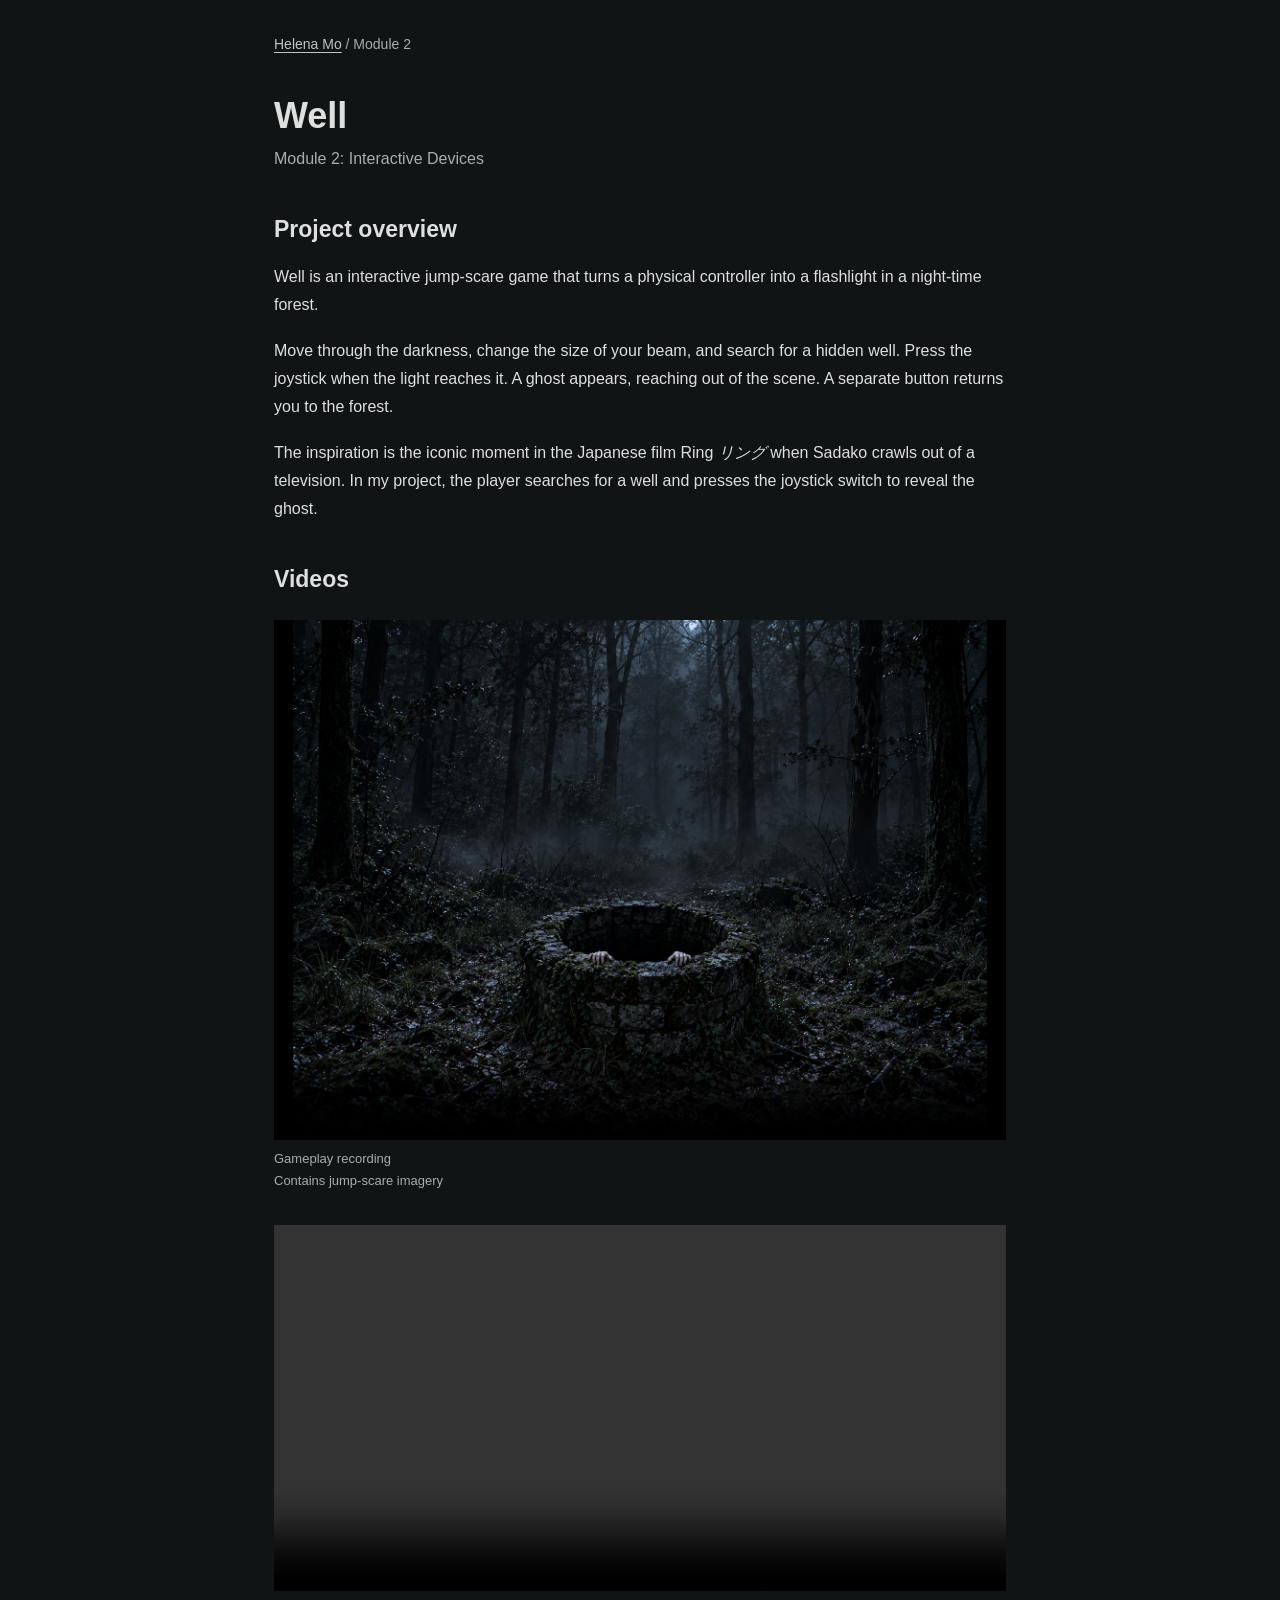
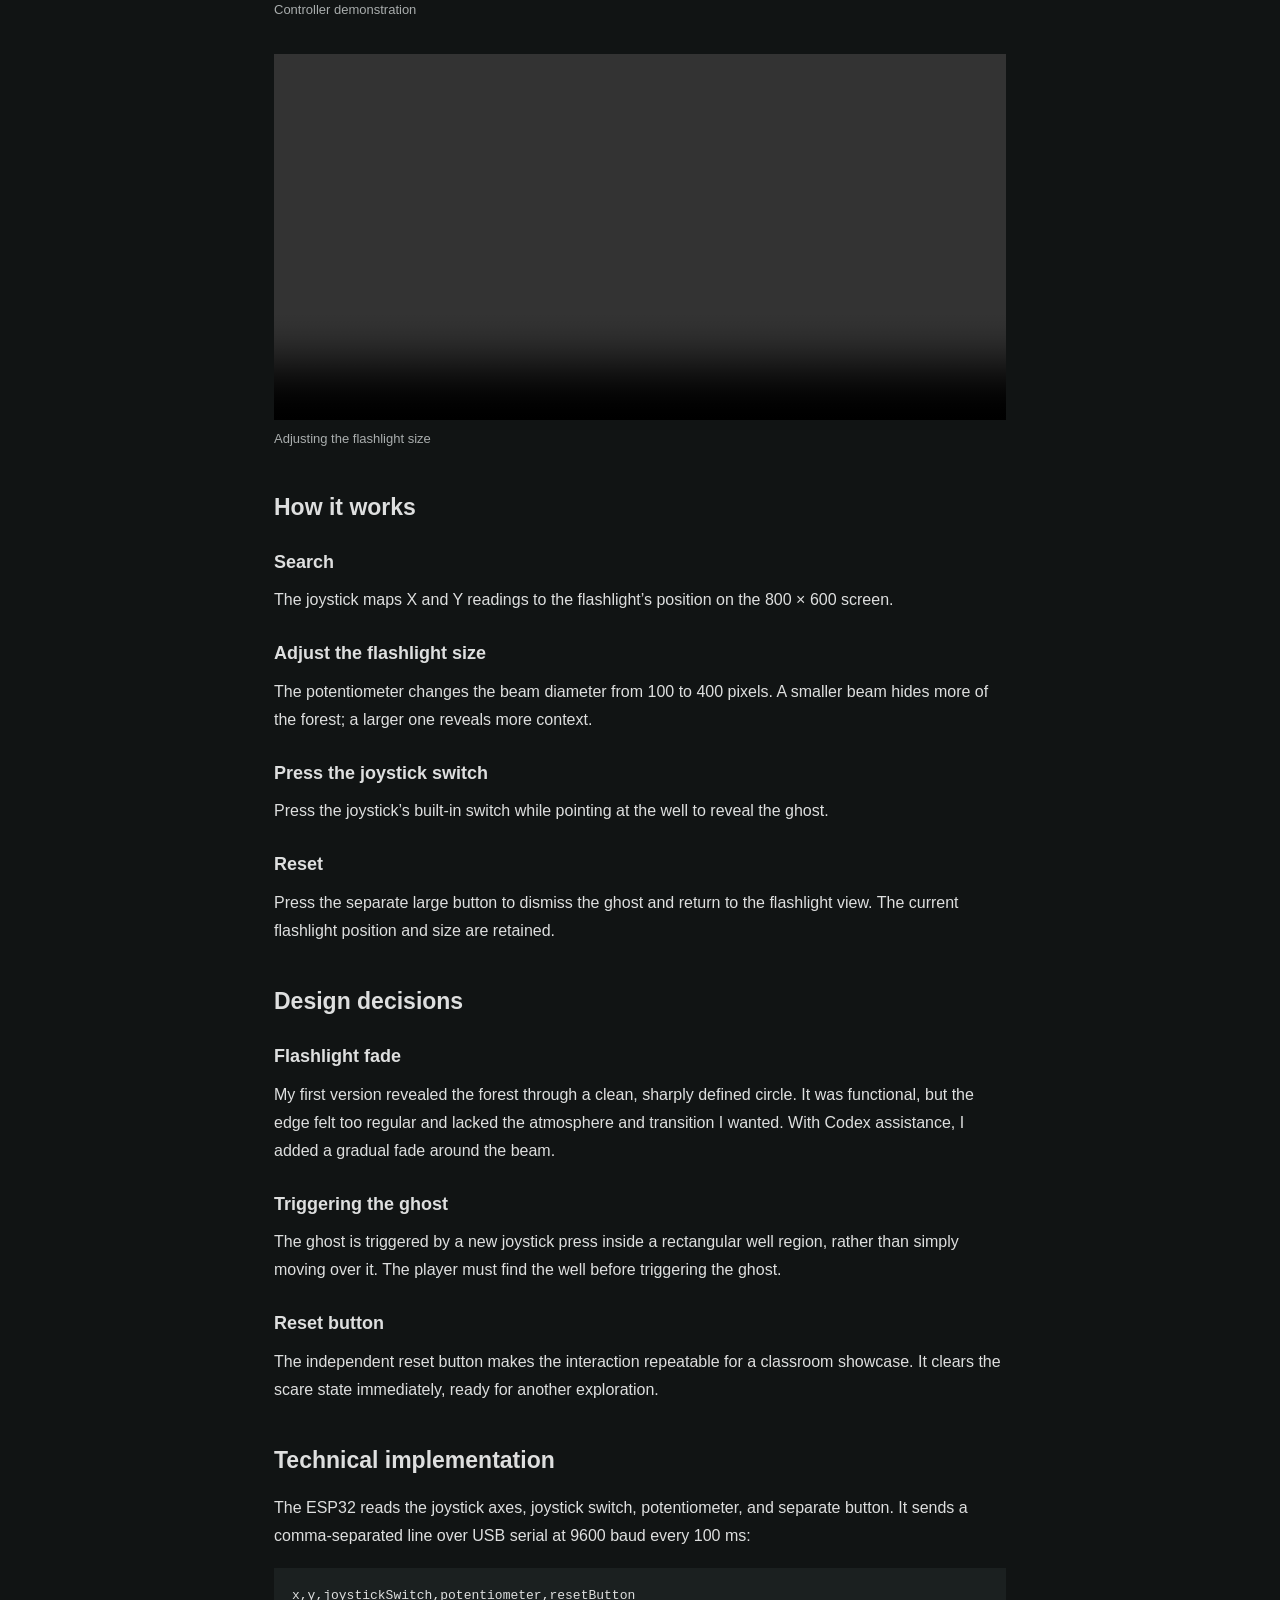
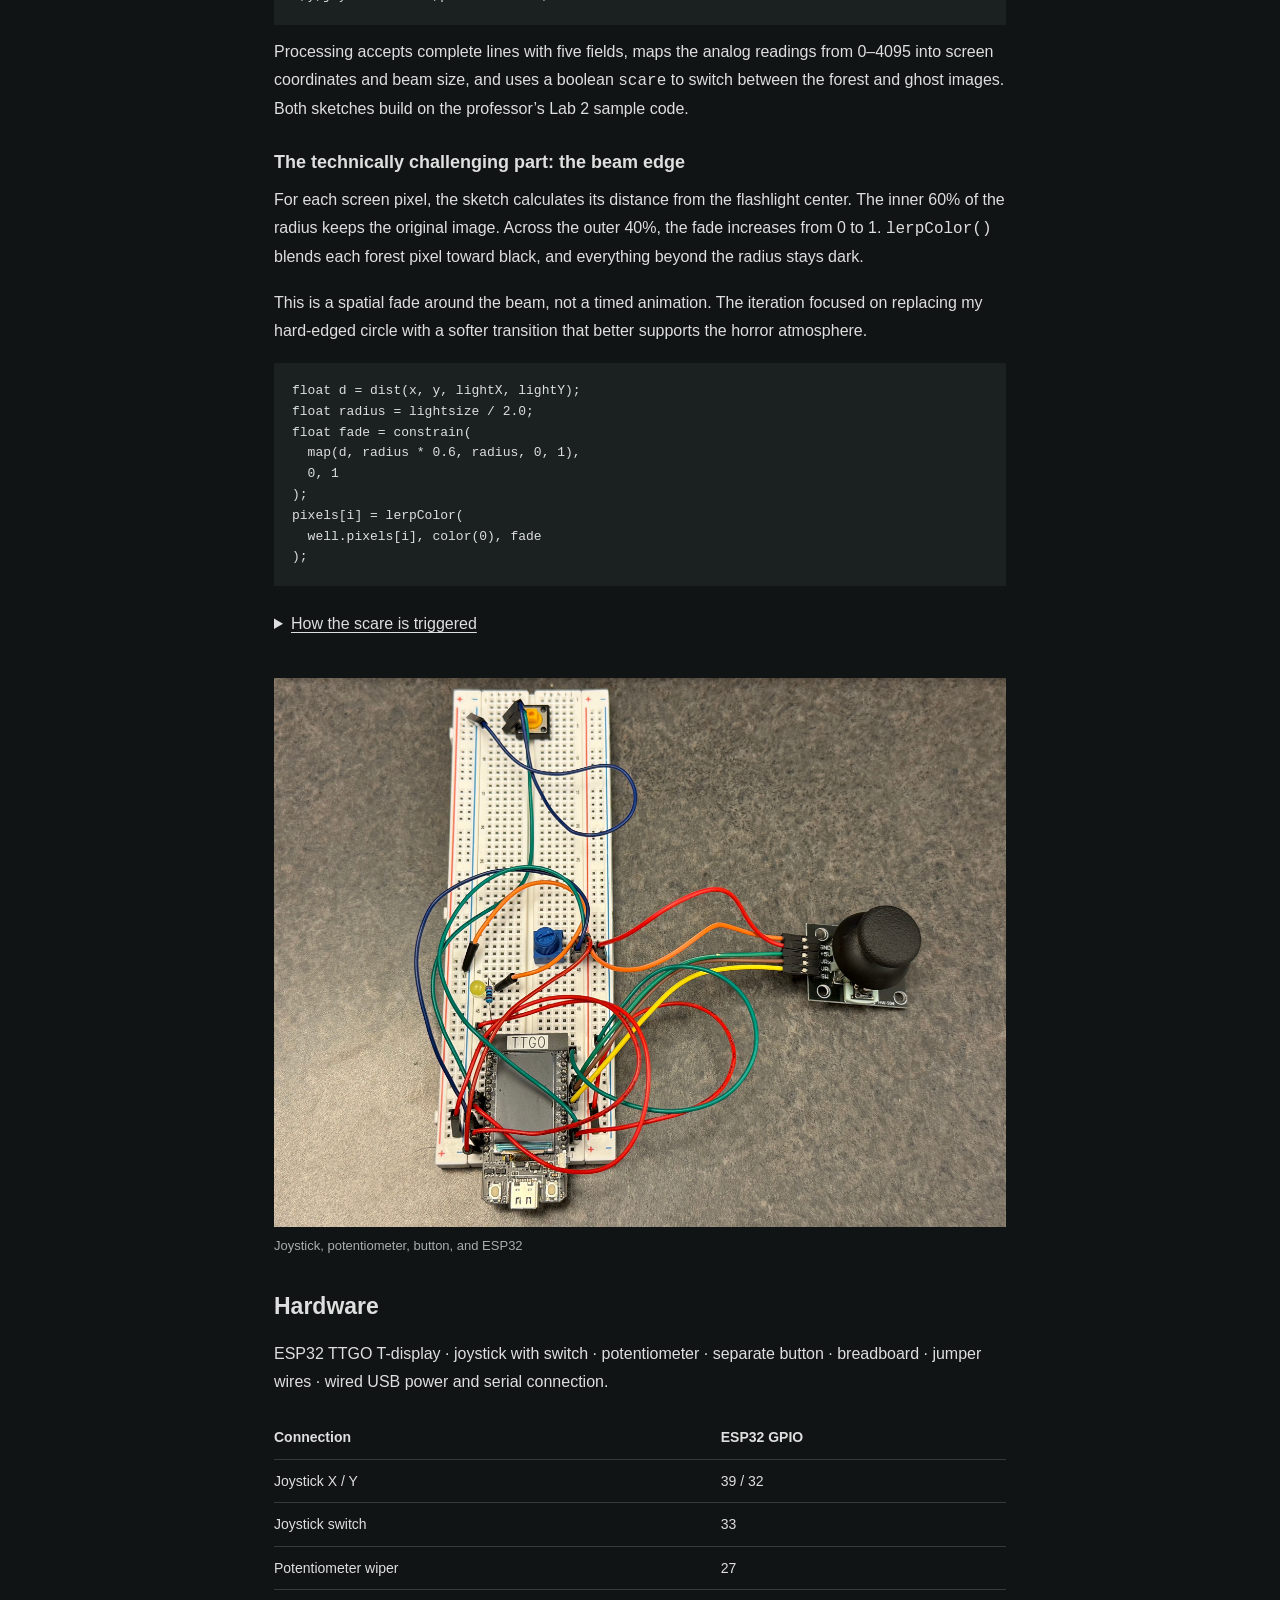
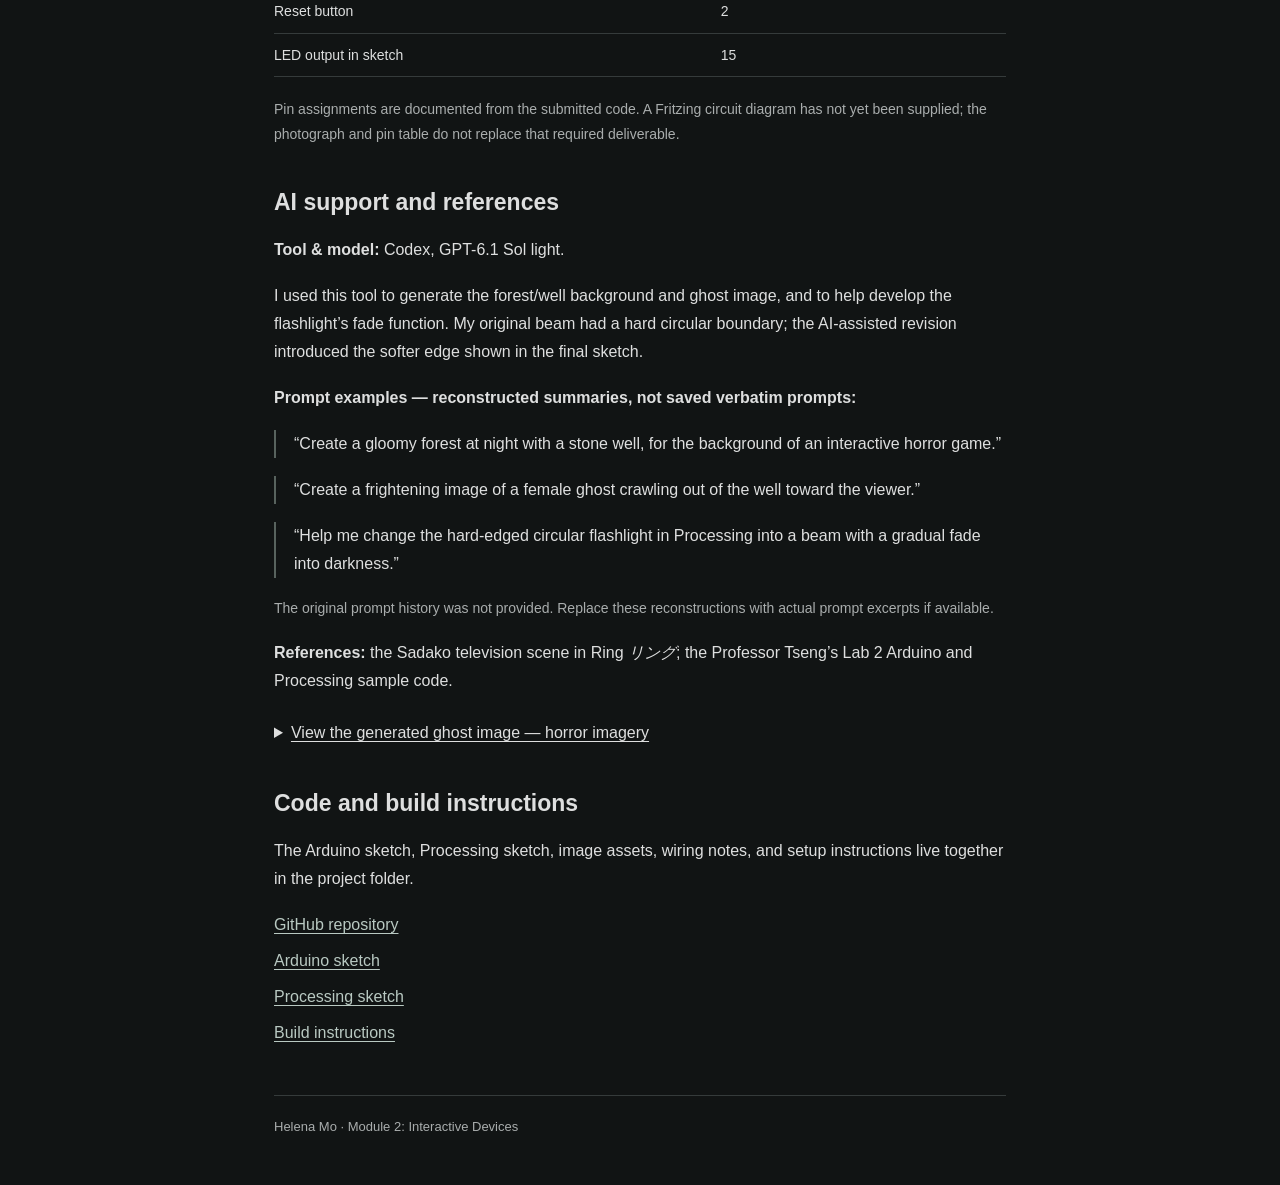
==== commit d169acd3: "Update Well film reference and credit Professor Tseng" ====
--- a/well/index.html
+++ b/well/index.html
@@ -2,7 +2,7 @@
 <html lang="en"><head><meta charset="utf-8"><meta name="viewport" content="width=device-width,initial-scale=1"><meta name="description" content="Well — an interactive horror device by Helena Mo. ESP32, Processing, and a flashlight in a dark forest."><title>WELL — Helena Mo / Module 2</title><link rel="stylesheet" href="style.css"></head><body>
 <main><nav><a href="../">Helena Mo</a> / Module 2</nav>
 <header><h1>Well</h1><p>Module 2: Interactive Devices</p></header>
-<section class="overview section" id="documentation"><div class="split"><h2>Project overview</h2><div><p >Well is an interactive jump-scare game that turns a physical controller into a flashlight in a night-time forest.</p><p>Move through the darkness, change the size of your beam, and search for a hidden well. Press the joystick when the light reaches it. A ghost appears, reaching out of the scene. A separate button returns you to the forest.</p><p>The inspiration is the iconic moment in the Japanese film <em>リング</em> when Sadako crawls out of a television. In my project, the player searches for a well and presses the joystick switch to reveal the ghost.</p></div></div></section>
+<section class="overview section" id="documentation"><div class="split"><h2>Project overview</h2><div><p >Well is an interactive jump-scare game that turns a physical controller into a flashlight in a night-time forest.</p><p>Move through the darkness, change the size of your beam, and search for a hidden well. Press the joystick when the light reaches it. A ghost appears, reaching out of the scene. A separate button returns you to the forest.</p><p>The inspiration is the iconic moment in the Japanese film Ring <em>リング</em> when Sadako crawls out of a television. In my project, the player searches for a well and presses the joystick switch to reveal the ghost.</p></div></div></section>
 <section class="section" id="film"><div class="section-heading"><h2>Videos</h2></div><figure class="main-film"><video controls playsinline preload="metadata" poster="assets/well.png"><source src="assets/recording.mp4" type="video/mp4"></video><figcaption><span>Gameplay recording</span><span>Contains jump-scare imagery</span></figcaption></figure><div class="two-media"><figure><video controls playsinline preload="metadata"><source src="assets/interaction.mp4" type="video/mp4"></video><figcaption>Controller demonstration</figcaption></figure><figure><video controls playsinline preload="metadata"><source src="assets/flashlight.mp4" type="video/mp4"></video><figcaption>Adjusting the flashlight size</figcaption></figure></div></section>
 <section class="section"><div class="split"><h2>How it works</h2><div class="steps"><article><b>01</b><div><h3>Search</h3><p>The joystick maps X and Y readings to the flashlight’s position on the 800 × 600 screen.</p></div></article><article><b>02</b><div><h3>Adjust the flashlight size</h3><p>The potentiometer changes the beam diameter from 100 to 400 pixels. A smaller beam hides more of the forest; a larger one reveals more context.</p></div></article><article><b>03</b><div><h3>Press the joystick switch</h3><p>Press the joystick’s built-in switch while pointing at the well to reveal the ghost.</p></div></article><article><b>04</b><div><h3>Reset</h3><p>Press the separate large button to dismiss the ghost and return to the flashlight view. The current flashlight position and size are retained.</p></div></article></div></div></section>
 
@@ -21,5 +21,5 @@
 if (button == 0) scare = false;
 press = z;</code></pre><p>Tracking the previous switch value detects a transition from released (1) to pressed (0). The reset button is checked after the trigger, so reset wins if both are pressed.</p></details></section>
 <section class="section"><div class="hardware"><figure><img src="assets/controller.jpg" alt="Photograph of Helena’s joystick and breadboard controller" loading="lazy"><figcaption>Joystick, potentiometer, button, and ESP32</figcaption></figure><div><h2>Hardware</h2><p>ESP32 TTGO T-display · joystick with switch · potentiometer · separate button · breadboard · jumper wires · wired USB power and serial connection.</p><table><thead><tr><th>Connection</th><th>ESP32 GPIO</th></tr></thead><tbody><tr><td>Joystick X / Y</td><td>39 / 32</td></tr><tr><td>Joystick switch</td><td>33</td></tr><tr><td>Potentiometer wiper</td><td>27</td></tr><tr><td>Reset button</td><td>2</td></tr><tr><td>LED output in sketch</td><td>15</td></tr></tbody></table><p class="note">Pin assignments are documented from the submitted code. A Fritzing circuit diagram has not yet been supplied; the photograph and pin table do not replace that required deliverable.</p></div></div></section>
-<section class="section"><div class="split"><h2>AI support and references</h2><div><p><strong>Tool & model:</strong> Codex, GPT-6.1 Sol light.</p><p>I used this tool to generate the forest/well background and ghost image, and to help develop the flashlight’s fade function. My original beam had a hard circular boundary; the AI-assisted revision introduced the softer edge shown in the final sketch.</p><p><strong>Prompt examples — reconstructed summaries, not saved verbatim prompts:</strong></p><blockquote>“Create a gloomy forest at night with a stone well, for the background of an interactive horror game.”</blockquote><blockquote>“Create a frightening image of a female ghost crawling out of the well toward the viewer.”</blockquote><blockquote>“Help me change the hard-edged circular flashlight in Processing into a beam with a gradual fade into darkness.”</blockquote><p class="note">The original prompt history was not provided. Replace these reconstructions with actual prompt excerpts if available.</p><p><strong>References:</strong> the Sadako television scene in <em>リング</em>; the professor’s Lab 2 Arduino and Processing sample code.</p></div></div><details><summary>View the generated ghost image — horror imagery</summary><img class="ghost" src="assets/ghost.png" alt="Generated ghost reaching toward the viewer from the well" loading="lazy"></details></section>
+<section class="section"><div class="split"><h2>AI support and references</h2><div><p><strong>Tool & model:</strong> Codex, GPT-6.1 Sol light.</p><p>I used this tool to generate the forest/well background and ghost image, and to help develop the flashlight’s fade function. My original beam had a hard circular boundary; the AI-assisted revision introduced the softer edge shown in the final sketch.</p><p><strong>Prompt examples — reconstructed summaries, not saved verbatim prompts:</strong></p><blockquote>“Create a gloomy forest at night with a stone well, for the background of an interactive horror game.”</blockquote><blockquote>“Create a frightening image of a female ghost crawling out of the well toward the viewer.”</blockquote><blockquote>“Help me change the hard-edged circular flashlight in Processing into a beam with a gradual fade into darkness.”</blockquote><p class="note">The original prompt history was not provided. Replace these reconstructions with actual prompt excerpts if available.</p><p><strong>References:</strong> the Sadako television scene in Ring <em>リング</em>; the Professor Tseng’s Lab 2 Arduino and Processing sample code.</p></div></div><details><summary>View the generated ghost image — horror imagery</summary><img class="ghost" src="assets/ghost.png" alt="Generated ghost reaching toward the viewer from the well" loading="lazy"></details></section>
 <section class="section source"><h2>Code and build instructions</h2><p>The Arduino sketch, Processing sketch, image assets, wiring notes, and setup instructions live together in the project folder.</p><a  href="https://github.com/helenamoisme/helenamoisme.github.io/tree/main/well">GitHub repository</a><div class="downloads"><a href="code/WellArduino/WellArduino.ino" download>Arduino sketch</a><a href="code/WellProcessing/WellProcessing.pde" download>Processing sketch</a><a href="README.md">Build instructions</a></div></section><footer>Helena Mo · Module 2: Interactive Devices</footer></main></body></html>
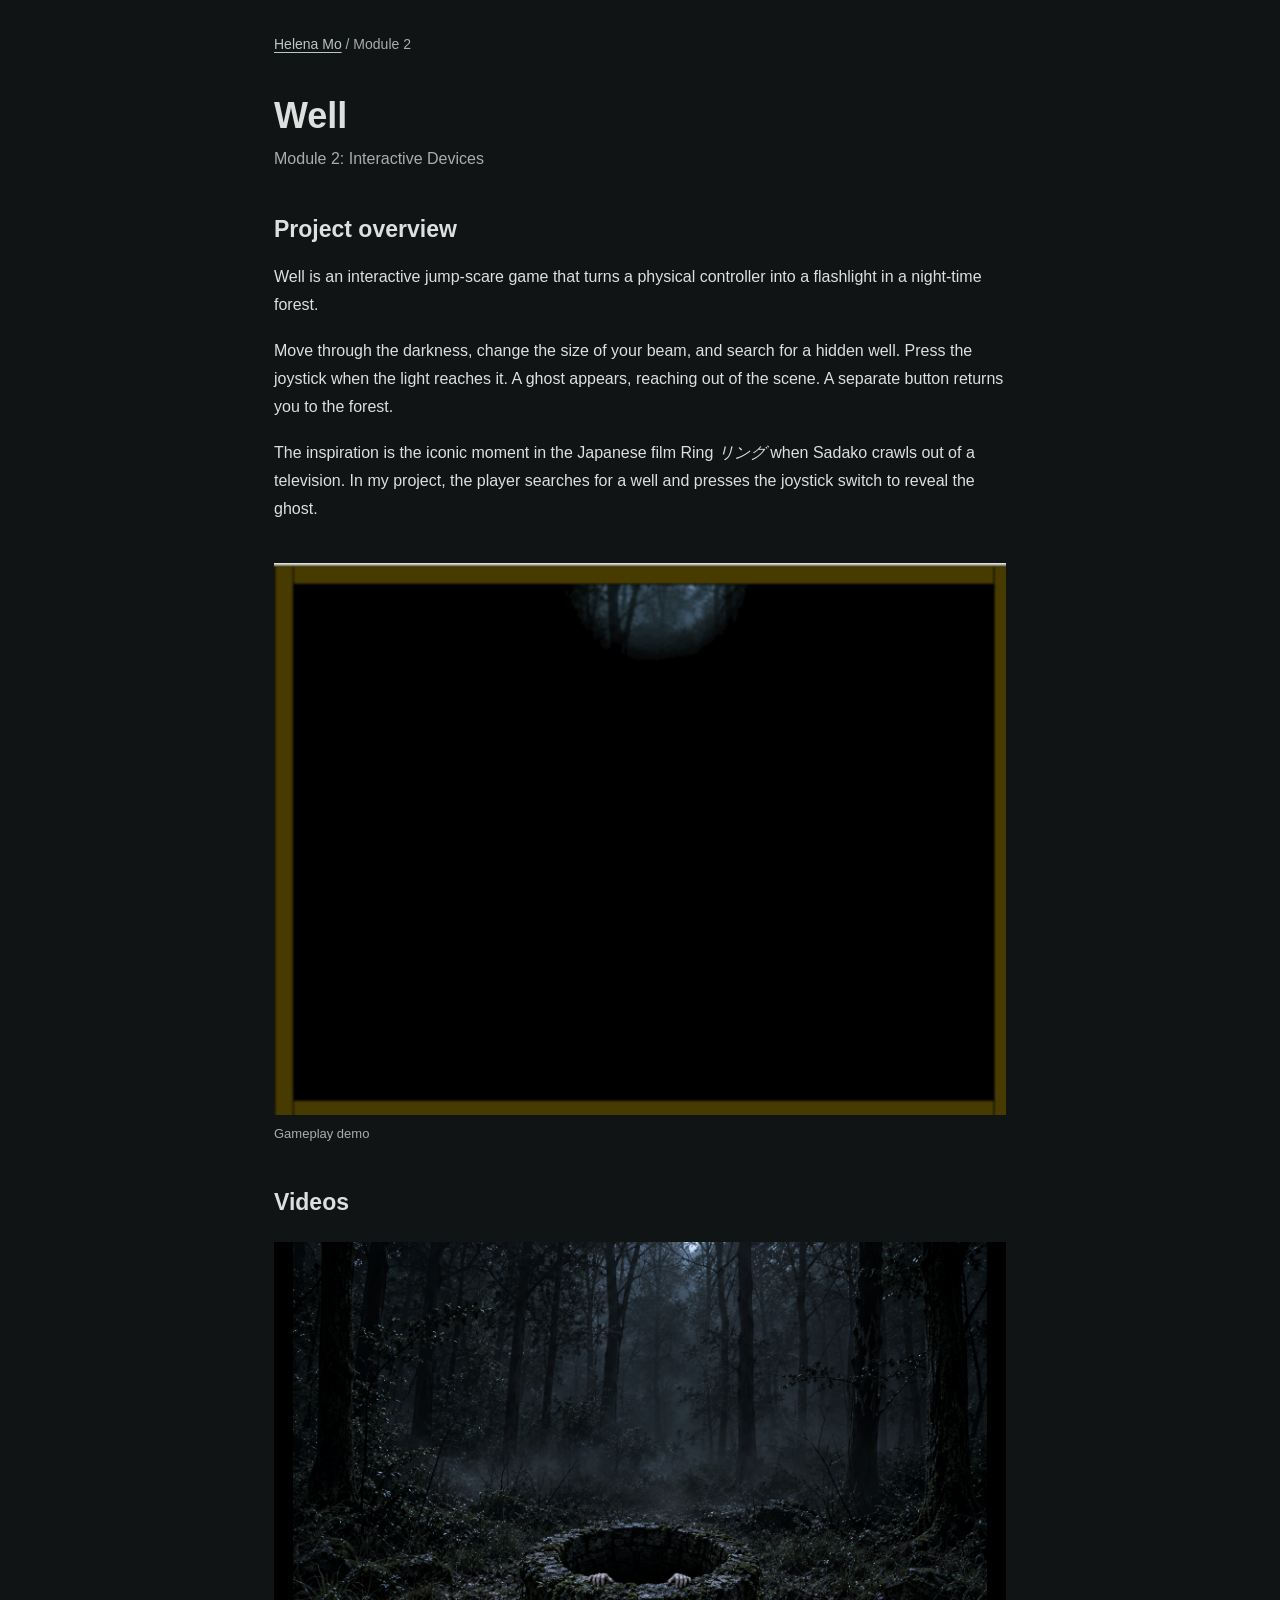
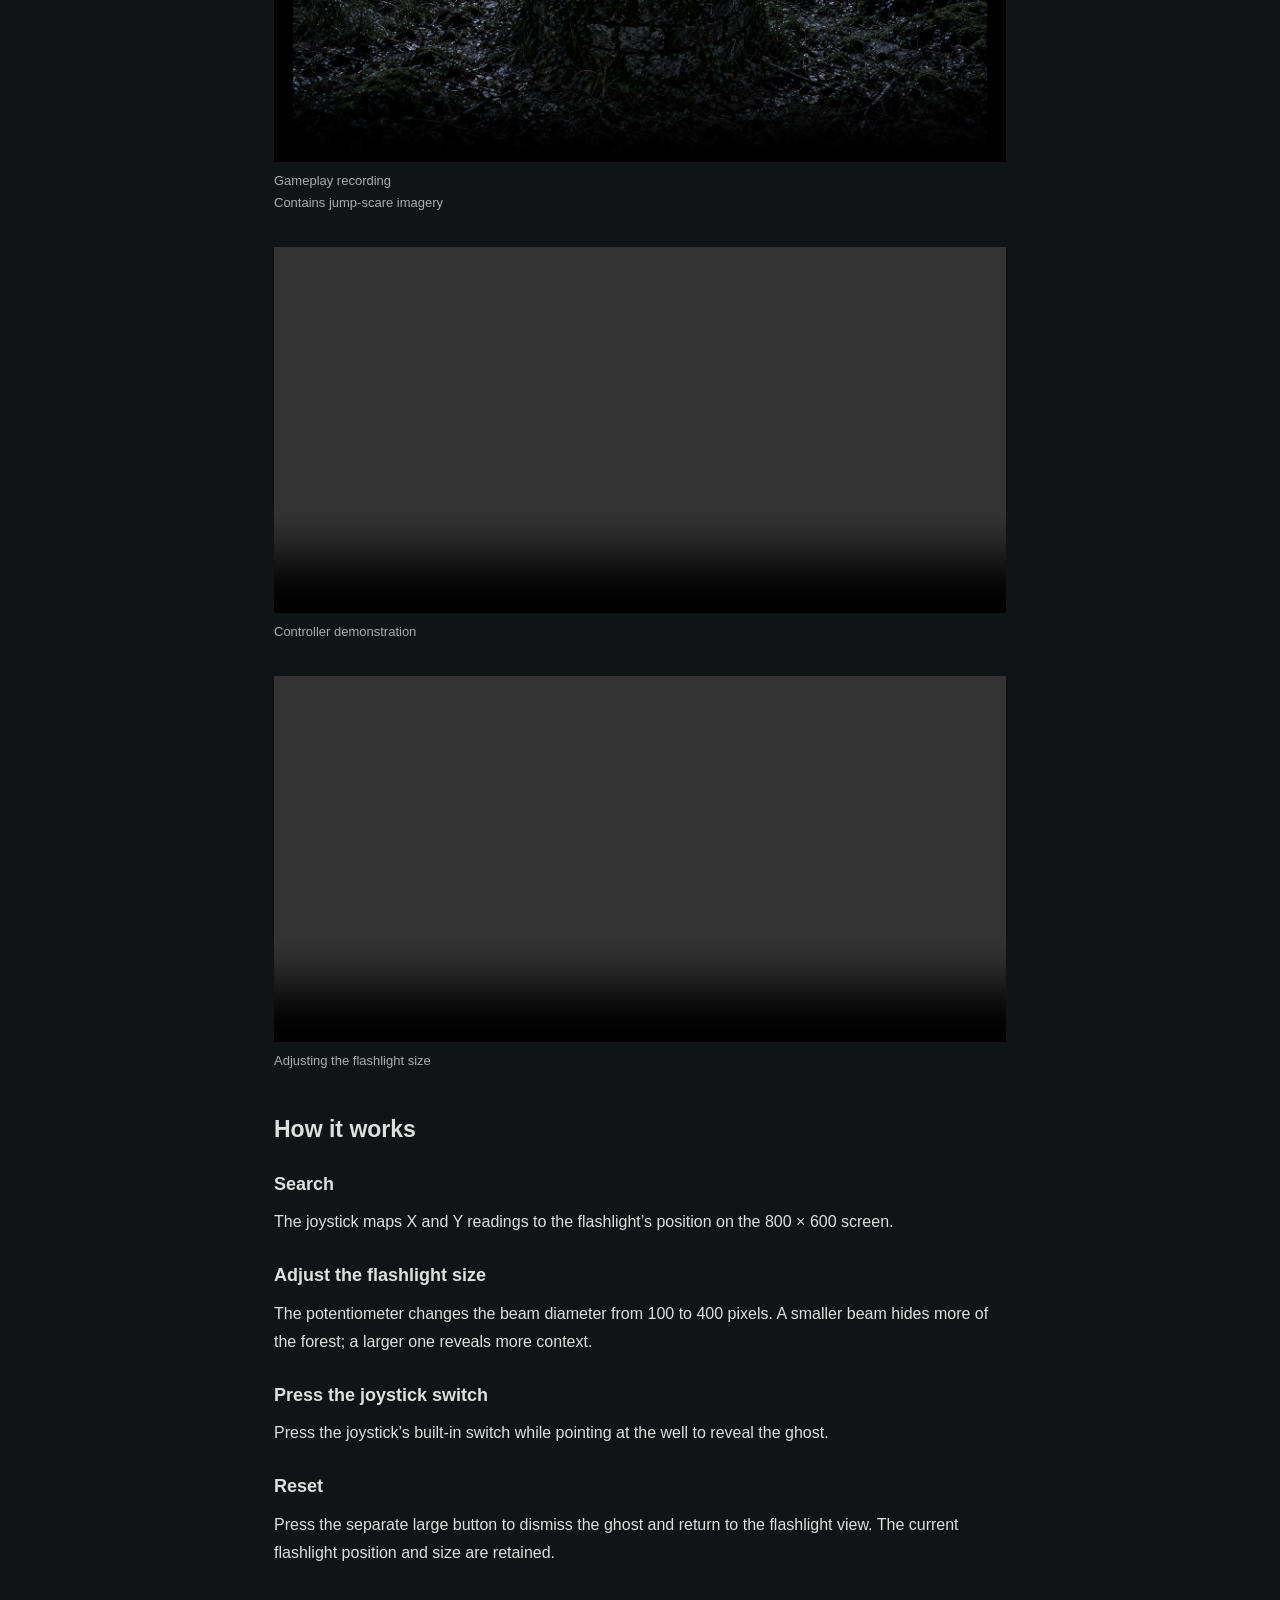
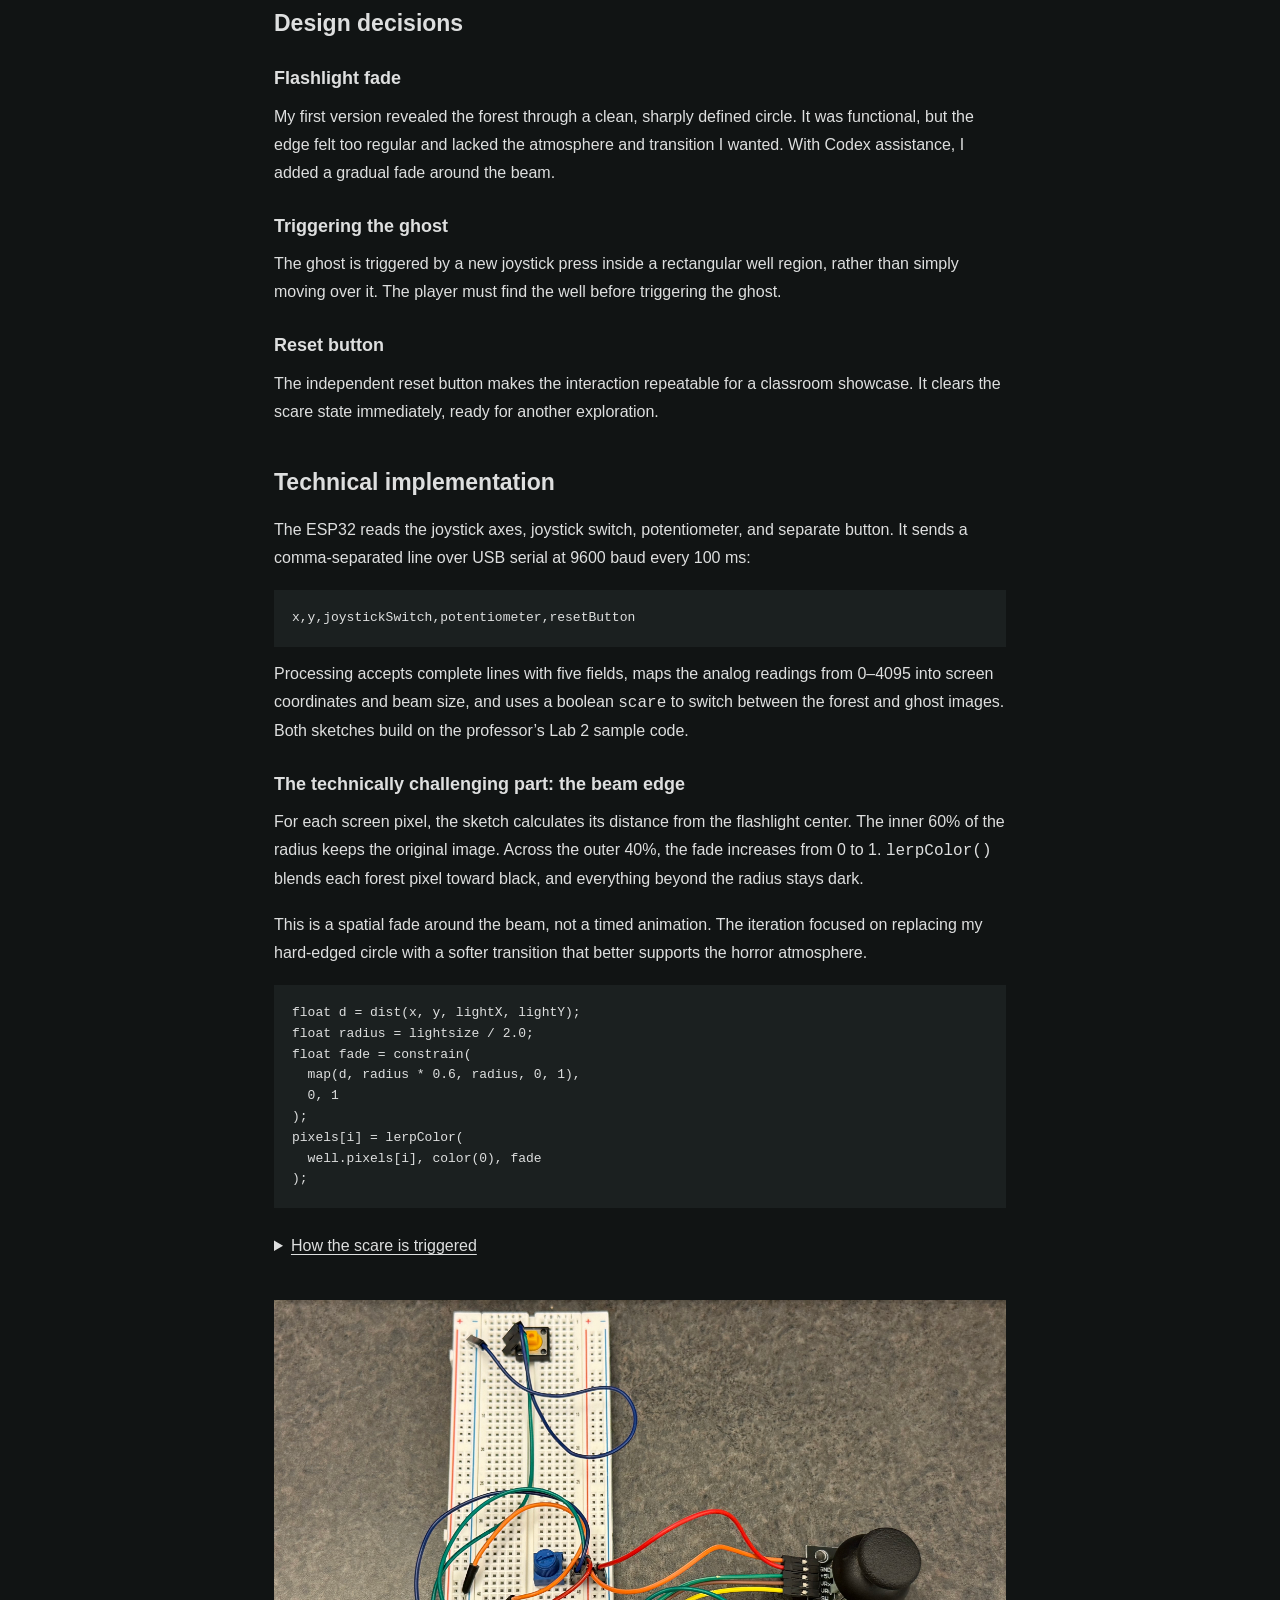
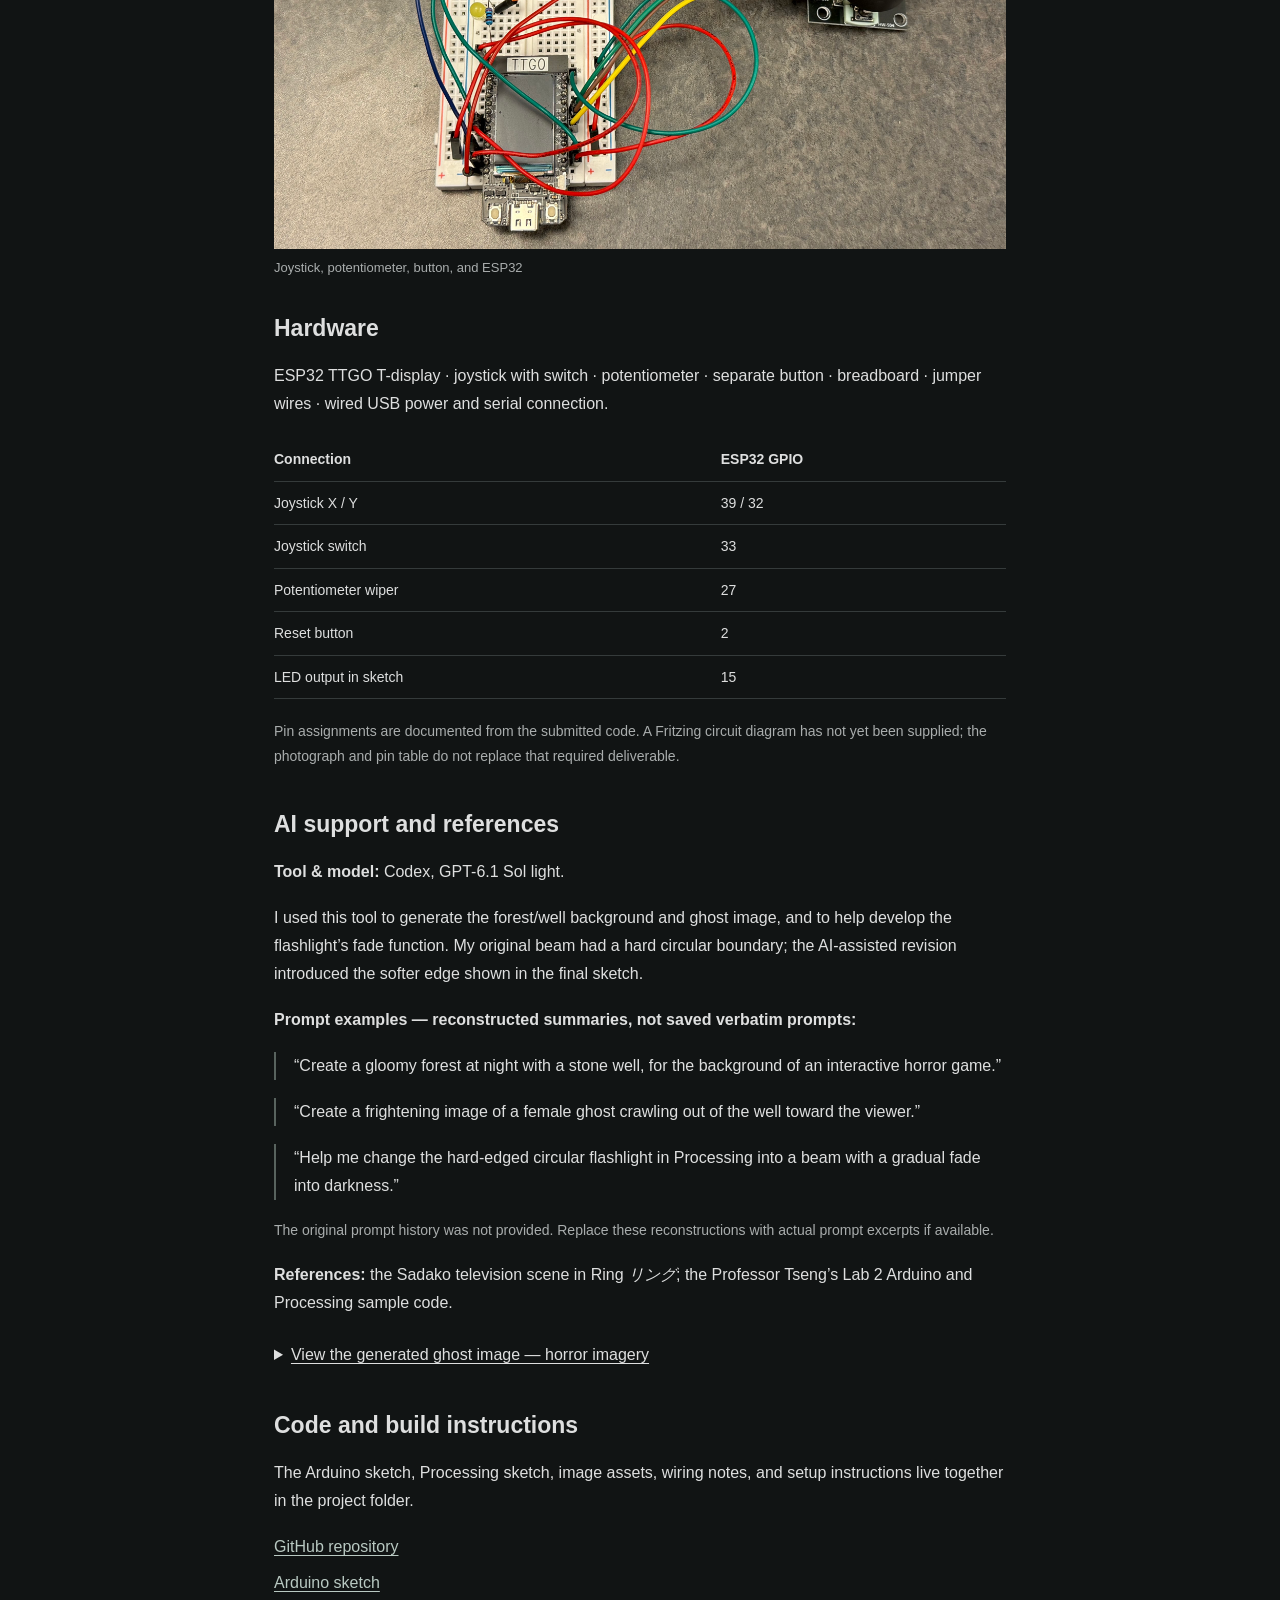
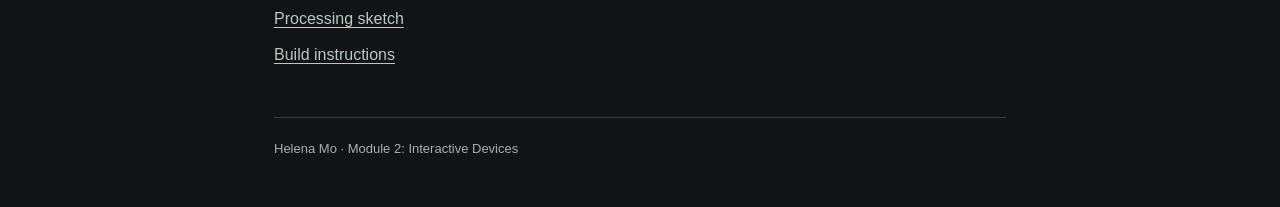
==== commit 9998a129: "Add gameplay GIF" ====
--- a/well/index.html
+++ b/well/index.html
@@ -3,6 +3,7 @@
 <main><nav><a href="../">Helena Mo</a> / Module 2</nav>
 <header><h1>Well</h1><p>Module 2: Interactive Devices</p></header>
 <section class="overview section" id="documentation"><div class="split"><h2>Project overview</h2><div><p >Well is an interactive jump-scare game that turns a physical controller into a flashlight in a night-time forest.</p><p>Move through the darkness, change the size of your beam, and search for a hidden well. Press the joystick when the light reaches it. A ghost appears, reaching out of the scene. A separate button returns you to the forest.</p><p>The inspiration is the iconic moment in the Japanese film Ring <em>リング</em> when Sadako crawls out of a television. In my project, the player searches for a well and presses the joystick switch to reveal the ghost.</p></div></div></section>
+<figure><img src="assets/demo.gif" alt="Well gameplay demo: moving the flashlight through the forest"><figcaption>Gameplay demo</figcaption></figure>
 <section class="section" id="film"><div class="section-heading"><h2>Videos</h2></div><figure class="main-film"><video controls playsinline preload="metadata" poster="assets/well.png"><source src="assets/recording.mp4" type="video/mp4"></video><figcaption><span>Gameplay recording</span><span>Contains jump-scare imagery</span></figcaption></figure><div class="two-media"><figure><video controls playsinline preload="metadata"><source src="assets/interaction.mp4" type="video/mp4"></video><figcaption>Controller demonstration</figcaption></figure><figure><video controls playsinline preload="metadata"><source src="assets/flashlight.mp4" type="video/mp4"></video><figcaption>Adjusting the flashlight size</figcaption></figure></div></section>
 <section class="section"><div class="split"><h2>How it works</h2><div class="steps"><article><b>01</b><div><h3>Search</h3><p>The joystick maps X and Y readings to the flashlight’s position on the 800 × 600 screen.</p></div></article><article><b>02</b><div><h3>Adjust the flashlight size</h3><p>The potentiometer changes the beam diameter from 100 to 400 pixels. A smaller beam hides more of the forest; a larger one reveals more context.</p></div></article><article><b>03</b><div><h3>Press the joystick switch</h3><p>Press the joystick’s built-in switch while pointing at the well to reveal the ghost.</p></div></article><article><b>04</b><div><h3>Reset</h3><p>Press the separate large button to dismiss the ghost and return to the flashlight view. The current flashlight position and size are retained.</p></div></article></div></div></section>
 
@@ -22,4 +23,4 @@
 press = z;</code></pre><p>Tracking the previous switch value detects a transition from released (1) to pressed (0). The reset button is checked after the trigger, so reset wins if both are pressed.</p></details></section>
 <section class="section"><div class="hardware"><figure><img src="assets/controller.jpg" alt="Photograph of Helena’s joystick and breadboard controller" loading="lazy"><figcaption>Joystick, potentiometer, button, and ESP32</figcaption></figure><div><h2>Hardware</h2><p>ESP32 TTGO T-display · joystick with switch · potentiometer · separate button · breadboard · jumper wires · wired USB power and serial connection.</p><table><thead><tr><th>Connection</th><th>ESP32 GPIO</th></tr></thead><tbody><tr><td>Joystick X / Y</td><td>39 / 32</td></tr><tr><td>Joystick switch</td><td>33</td></tr><tr><td>Potentiometer wiper</td><td>27</td></tr><tr><td>Reset button</td><td>2</td></tr><tr><td>LED output in sketch</td><td>15</td></tr></tbody></table><p class="note">Pin assignments are documented from the submitted code. A Fritzing circuit diagram has not yet been supplied; the photograph and pin table do not replace that required deliverable.</p></div></div></section>
 <section class="section"><div class="split"><h2>AI support and references</h2><div><p><strong>Tool & model:</strong> Codex, GPT-6.1 Sol light.</p><p>I used this tool to generate the forest/well background and ghost image, and to help develop the flashlight’s fade function. My original beam had a hard circular boundary; the AI-assisted revision introduced the softer edge shown in the final sketch.</p><p><strong>Prompt examples — reconstructed summaries, not saved verbatim prompts:</strong></p><blockquote>“Create a gloomy forest at night with a stone well, for the background of an interactive horror game.”</blockquote><blockquote>“Create a frightening image of a female ghost crawling out of the well toward the viewer.”</blockquote><blockquote>“Help me change the hard-edged circular flashlight in Processing into a beam with a gradual fade into darkness.”</blockquote><p class="note">The original prompt history was not provided. Replace these reconstructions with actual prompt excerpts if available.</p><p><strong>References:</strong> the Sadako television scene in Ring <em>リング</em>; the Professor Tseng’s Lab 2 Arduino and Processing sample code.</p></div></div><details><summary>View the generated ghost image — horror imagery</summary><img class="ghost" src="assets/ghost.png" alt="Generated ghost reaching toward the viewer from the well" loading="lazy"></details></section>
-<section class="section source"><h2>Code and build instructions</h2><p>The Arduino sketch, Processing sketch, image assets, wiring notes, and setup instructions live together in the project folder.</p><a  href="https://github.com/helenamoisme/helenamoisme.github.io/tree/main/well">GitHub repository</a><div class="downloads"><a href="code/WellArduino/WellArduino.ino" download>Arduino sketch</a><a href="code/WellProcessing/WellProcessing.pde" download>Processing sketch</a><a href="README.md">Build instructions</a></div></section><footer>Helena Mo · Module 2: Interactive Devices</footer></main></body></html>+<section class="section source"><h2>Code and build instructions</h2><p>The Arduino sketch, Processing sketch, image assets, wiring notes, and setup instructions live together in the project folder.</p><a  href="https://github.com/helenamoisme/well">GitHub repository</a><div class="downloads"><a href="code/WellArduino/WellArduino.ino" download>Arduino sketch</a><a href="code/WellProcessing/WellProcessing.pde" download>Processing sketch</a><a href="README.md">Build instructions</a></div></section><footer>Helena Mo · Module 2: Interactive Devices</footer></main></body></html>
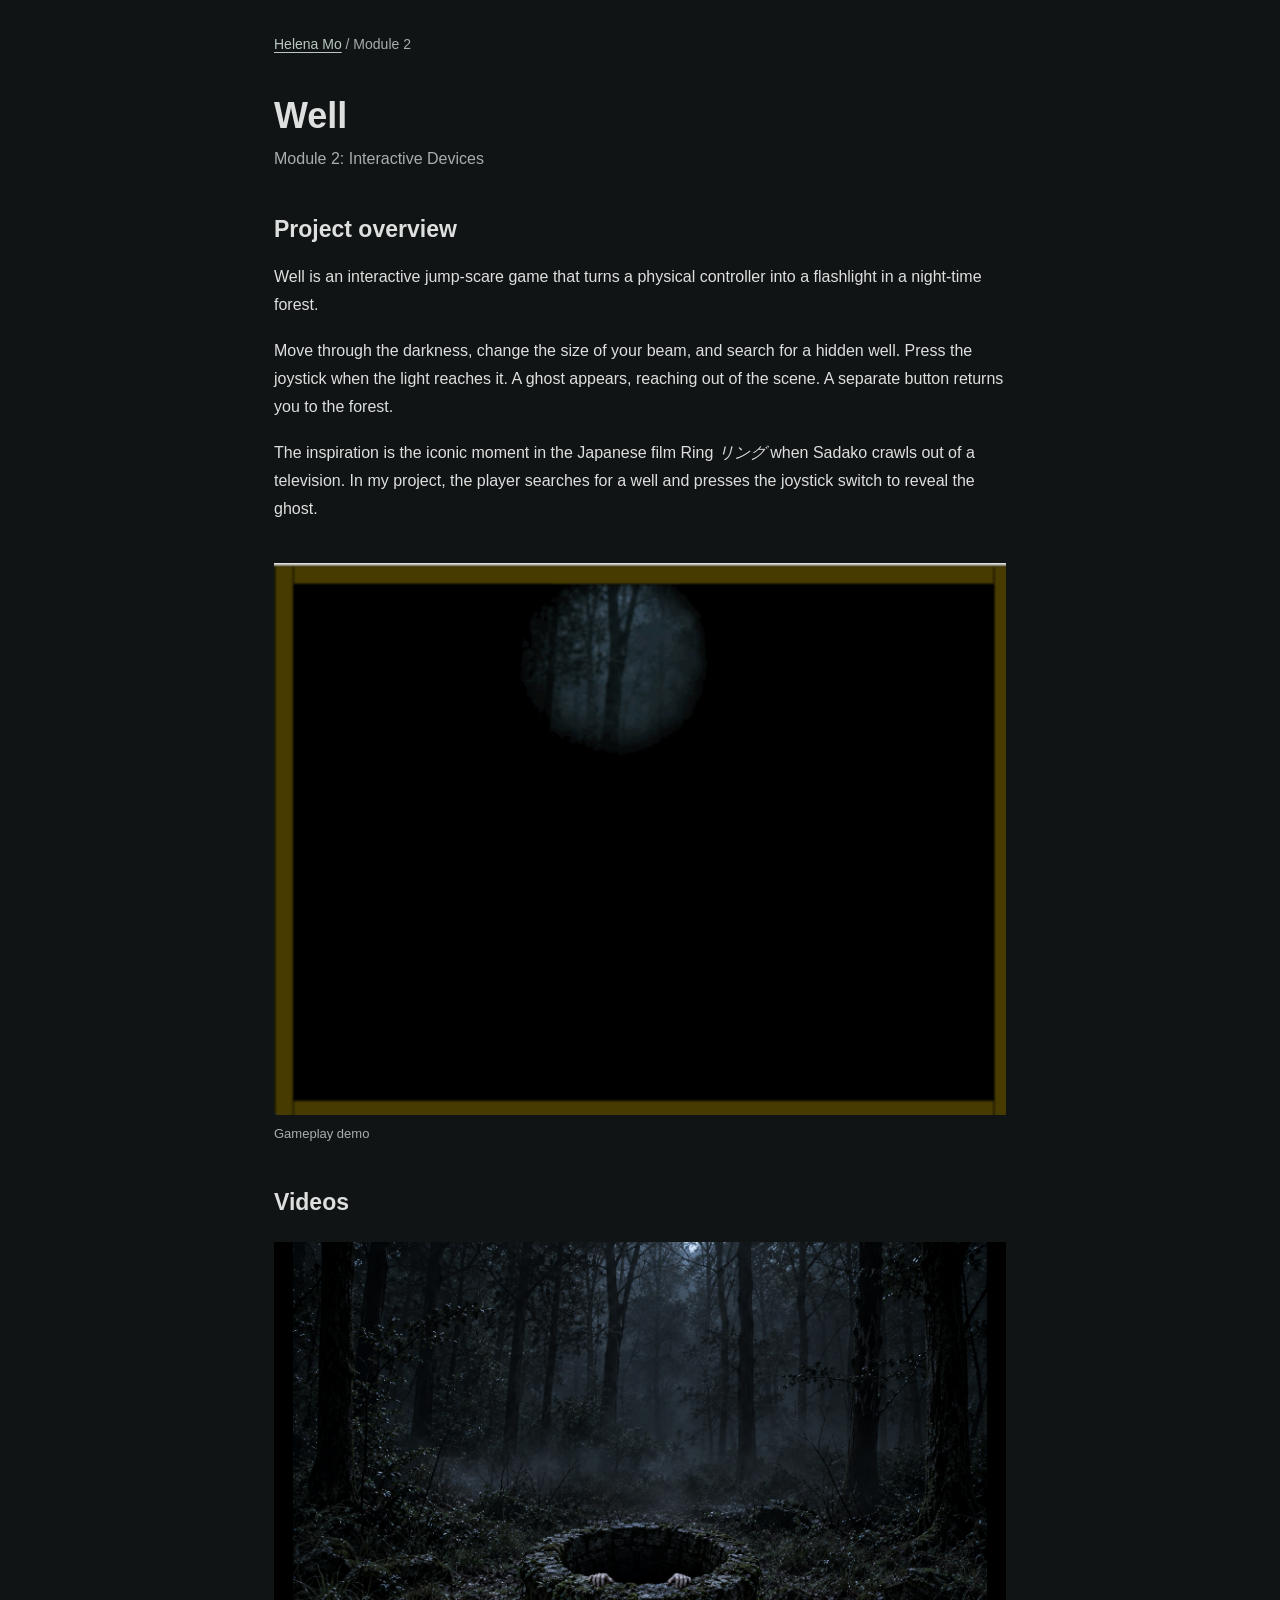
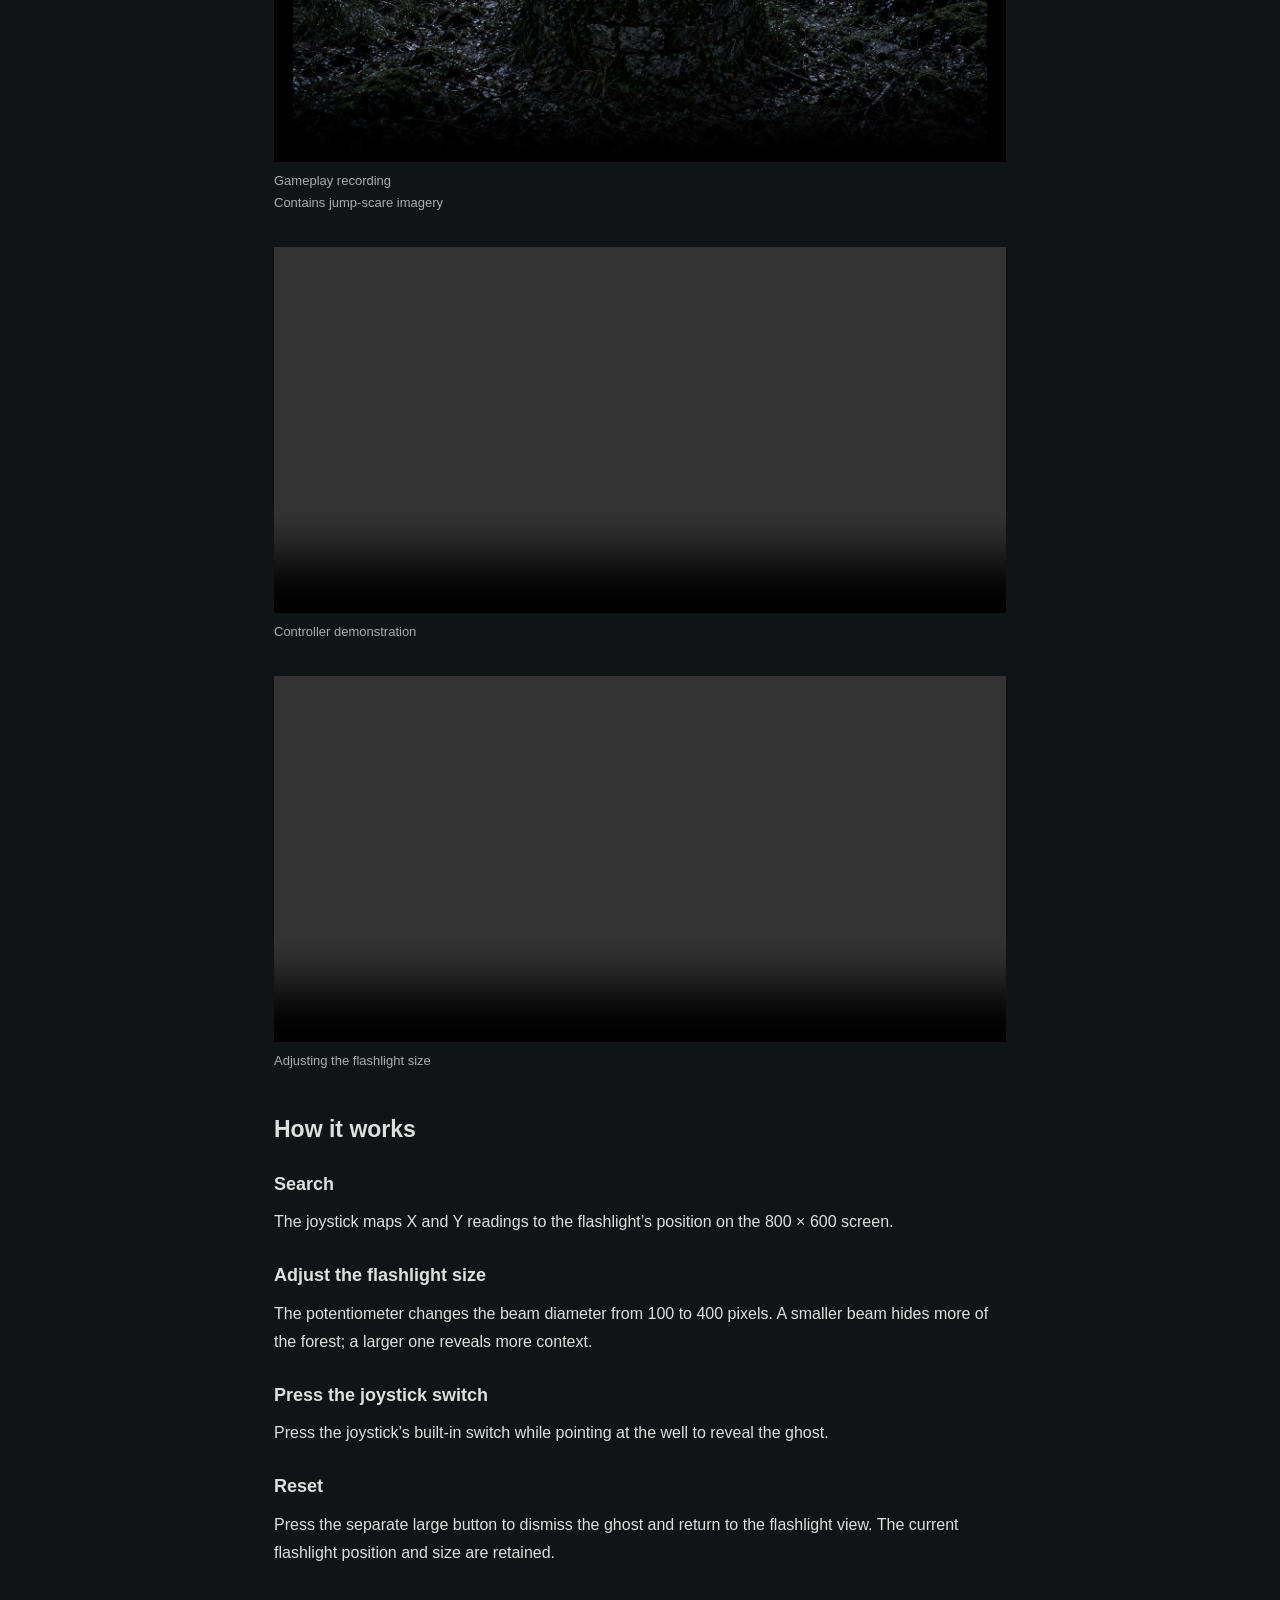
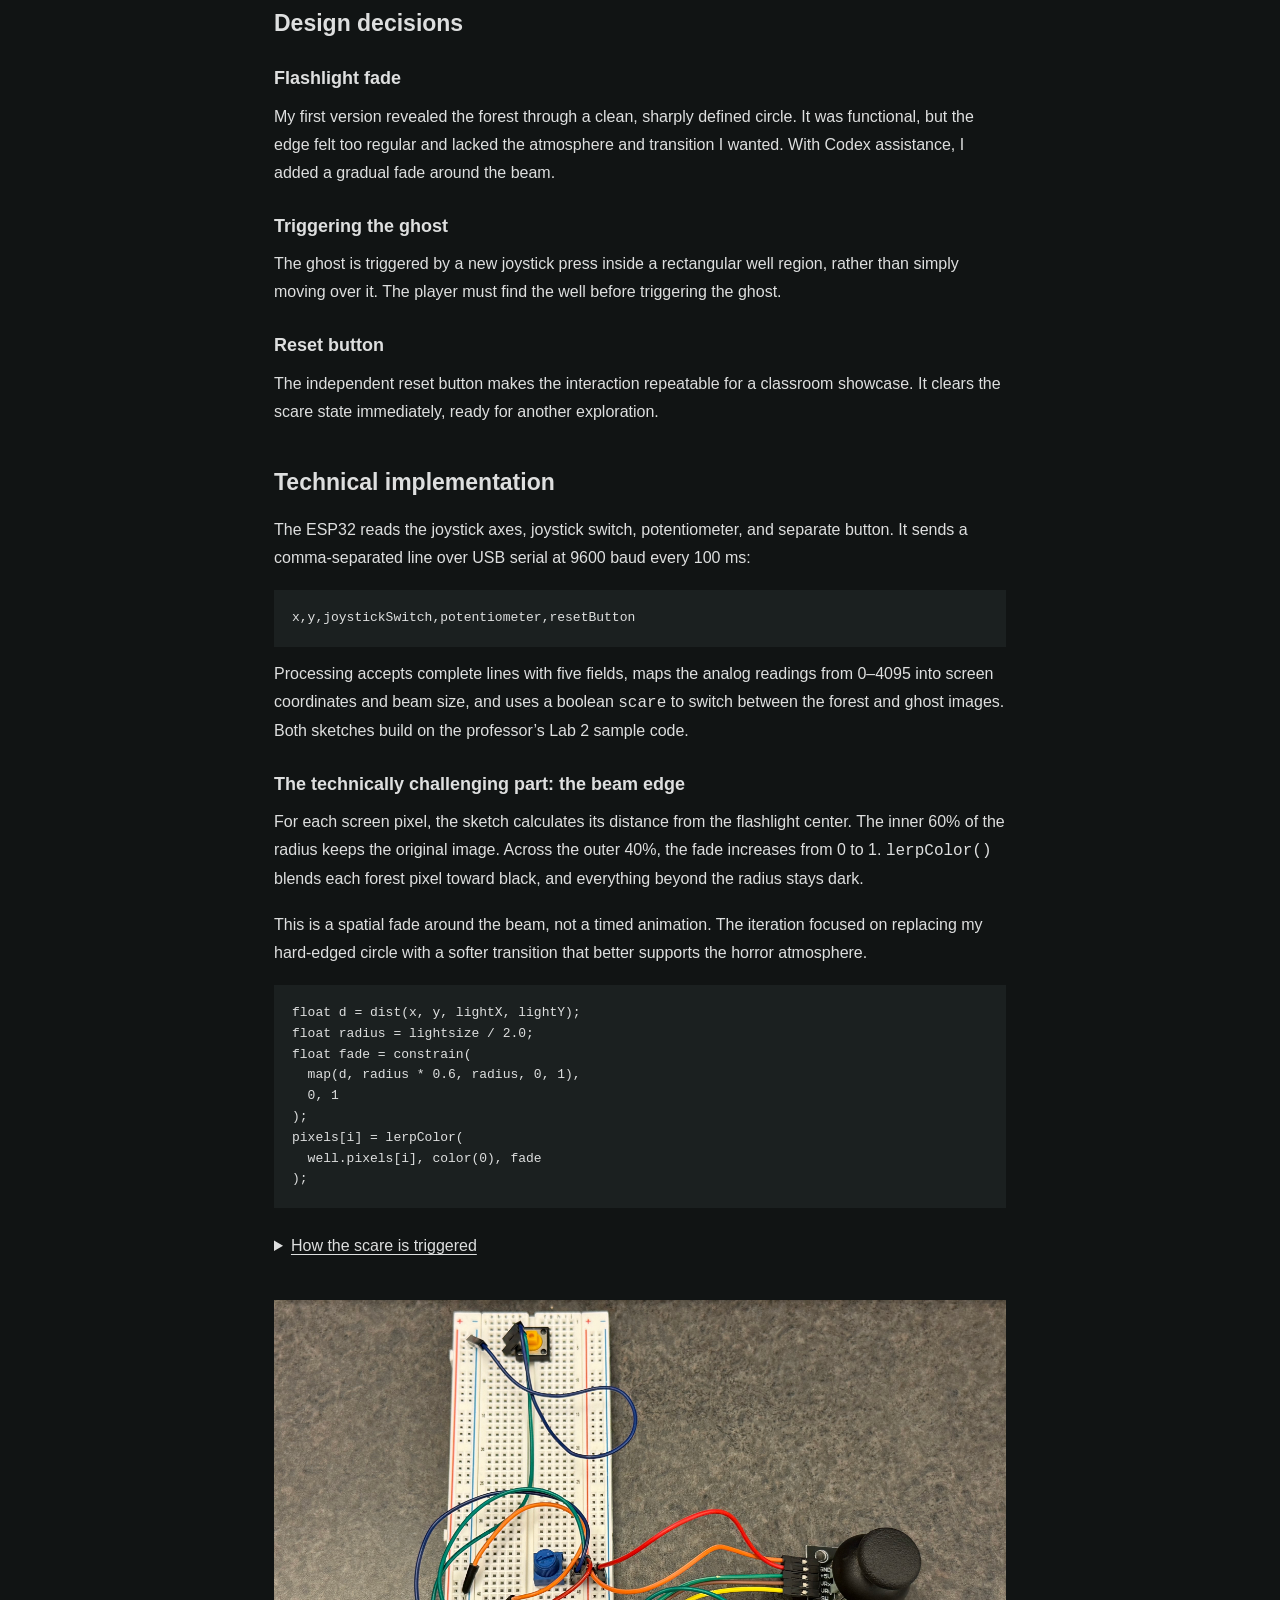
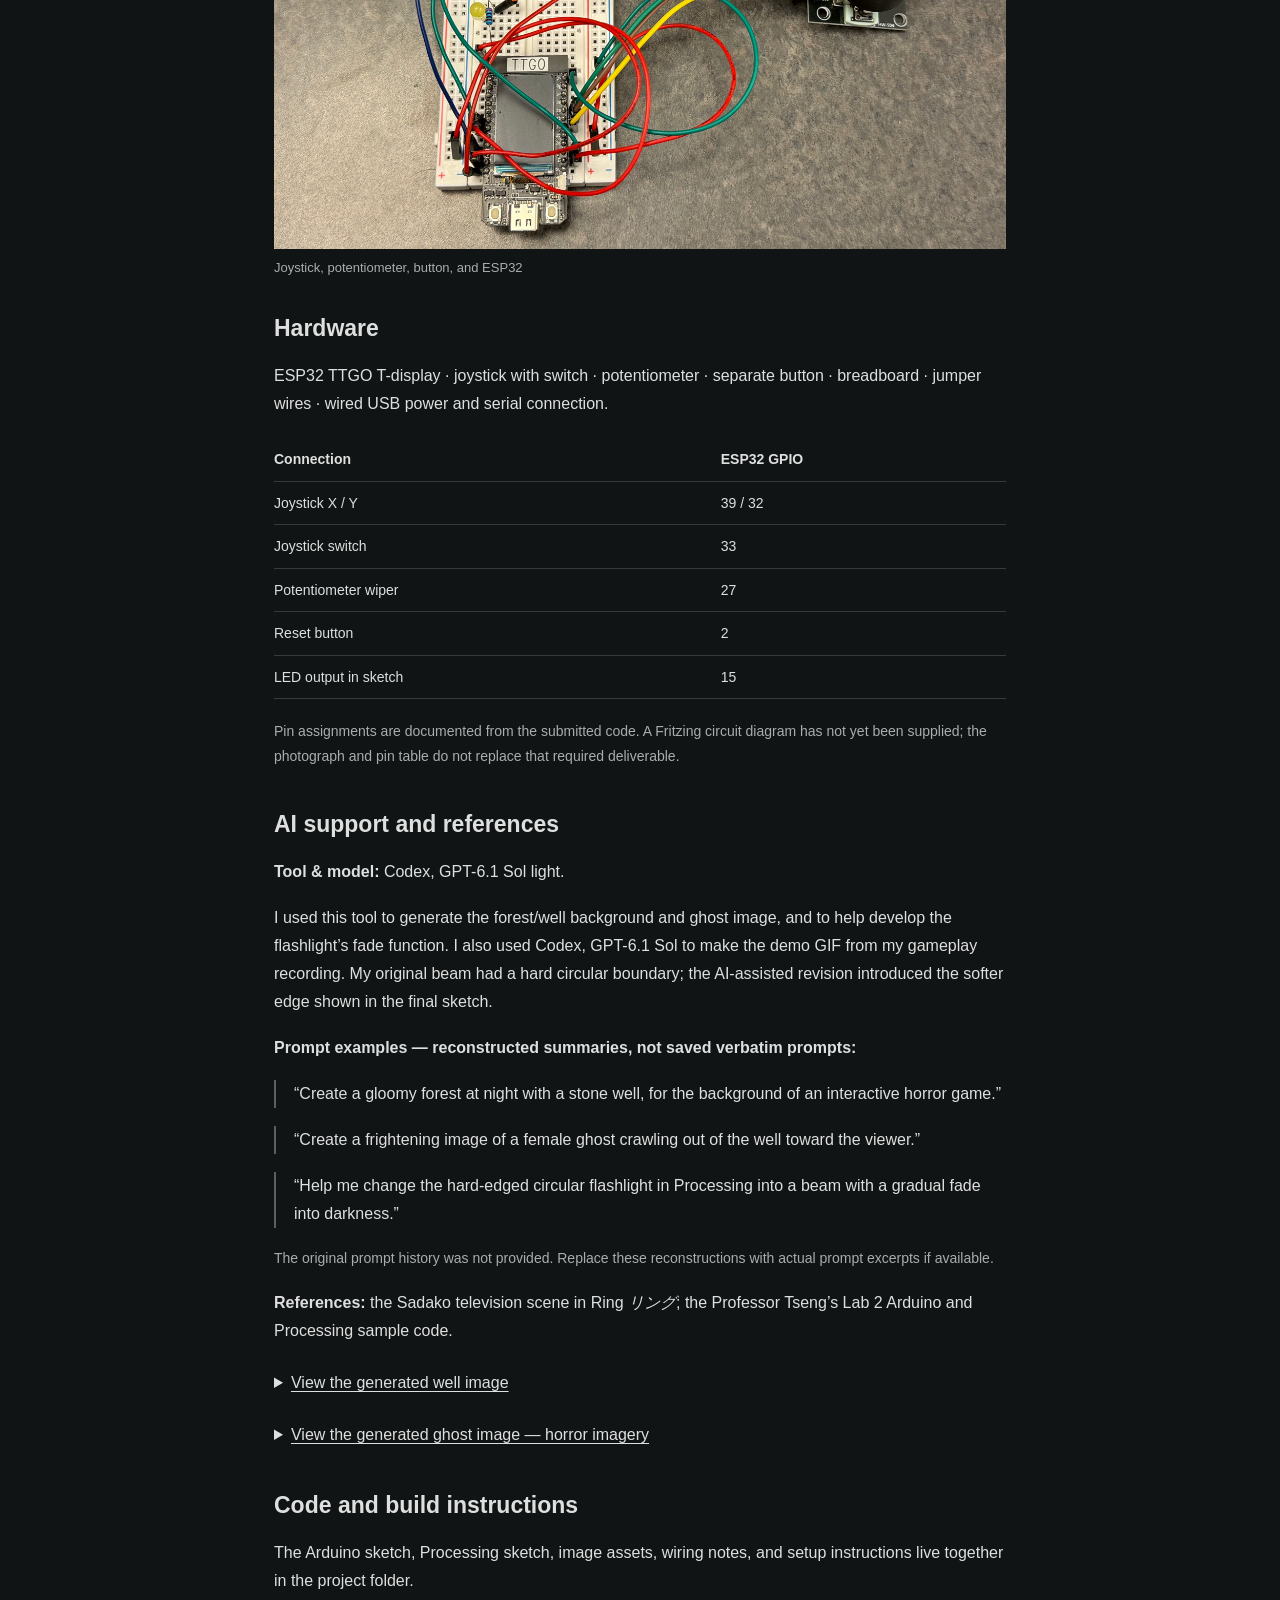
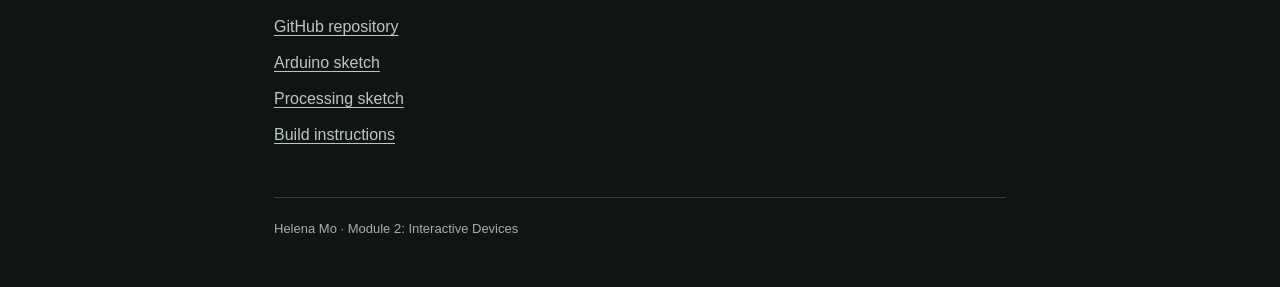
==== commit 6c4e7ab6: "Add GIF credit and well image" ====
--- a/well/index.html
+++ b/well/index.html
@@ -22,5 +22,5 @@
 if (button == 0) scare = false;
 press = z;</code></pre><p>Tracking the previous switch value detects a transition from released (1) to pressed (0). The reset button is checked after the trigger, so reset wins if both are pressed.</p></details></section>
 <section class="section"><div class="hardware"><figure><img src="assets/controller.jpg" alt="Photograph of Helena’s joystick and breadboard controller" loading="lazy"><figcaption>Joystick, potentiometer, button, and ESP32</figcaption></figure><div><h2>Hardware</h2><p>ESP32 TTGO T-display · joystick with switch · potentiometer · separate button · breadboard · jumper wires · wired USB power and serial connection.</p><table><thead><tr><th>Connection</th><th>ESP32 GPIO</th></tr></thead><tbody><tr><td>Joystick X / Y</td><td>39 / 32</td></tr><tr><td>Joystick switch</td><td>33</td></tr><tr><td>Potentiometer wiper</td><td>27</td></tr><tr><td>Reset button</td><td>2</td></tr><tr><td>LED output in sketch</td><td>15</td></tr></tbody></table><p class="note">Pin assignments are documented from the submitted code. A Fritzing circuit diagram has not yet been supplied; the photograph and pin table do not replace that required deliverable.</p></div></div></section>
-<section class="section"><div class="split"><h2>AI support and references</h2><div><p><strong>Tool & model:</strong> Codex, GPT-6.1 Sol light.</p><p>I used this tool to generate the forest/well background and ghost image, and to help develop the flashlight’s fade function. My original beam had a hard circular boundary; the AI-assisted revision introduced the softer edge shown in the final sketch.</p><p><strong>Prompt examples — reconstructed summaries, not saved verbatim prompts:</strong></p><blockquote>“Create a gloomy forest at night with a stone well, for the background of an interactive horror game.”</blockquote><blockquote>“Create a frightening image of a female ghost crawling out of the well toward the viewer.”</blockquote><blockquote>“Help me change the hard-edged circular flashlight in Processing into a beam with a gradual fade into darkness.”</blockquote><p class="note">The original prompt history was not provided. Replace these reconstructions with actual prompt excerpts if available.</p><p><strong>References:</strong> the Sadako television scene in Ring <em>リング</em>; the Professor Tseng’s Lab 2 Arduino and Processing sample code.</p></div></div><details><summary>View the generated ghost image — horror imagery</summary><img class="ghost" src="assets/ghost.png" alt="Generated ghost reaching toward the viewer from the well" loading="lazy"></details></section>
+<section class="section"><div class="split"><h2>AI support and references</h2><div><p><strong>Tool & model:</strong> Codex, GPT-6.1 Sol light.</p><p>I used this tool to generate the forest/well background and ghost image, and to help develop the flashlight’s fade function. I also used Codex, GPT-6.1 Sol to make the demo GIF from my gameplay recording. My original beam had a hard circular boundary; the AI-assisted revision introduced the softer edge shown in the final sketch.</p><p><strong>Prompt examples — reconstructed summaries, not saved verbatim prompts:</strong></p><blockquote>“Create a gloomy forest at night with a stone well, for the background of an interactive horror game.”</blockquote><blockquote>“Create a frightening image of a female ghost crawling out of the well toward the viewer.”</blockquote><blockquote>“Help me change the hard-edged circular flashlight in Processing into a beam with a gradual fade into darkness.”</blockquote><p class="note">The original prompt history was not provided. Replace these reconstructions with actual prompt excerpts if available.</p><p><strong>References:</strong> the Sadako television scene in Ring <em>リング</em>; the Professor Tseng’s Lab 2 Arduino and Processing sample code.</p></div></div><details><summary>View the generated well image</summary><img src="assets/well.png" alt="AI-generated forest and well background" loading="lazy"></details><details><summary>View the generated ghost image — horror imagery</summary><img class="ghost" src="assets/ghost.png" alt="Generated ghost reaching toward the viewer from the well" loading="lazy"></details></section>
 <section class="section source"><h2>Code and build instructions</h2><p>The Arduino sketch, Processing sketch, image assets, wiring notes, and setup instructions live together in the project folder.</p><a  href="https://github.com/helenamoisme/well">GitHub repository</a><div class="downloads"><a href="code/WellArduino/WellArduino.ino" download>Arduino sketch</a><a href="code/WellProcessing/WellProcessing.pde" download>Processing sketch</a><a href="README.md">Build instructions</a></div></section><footer>Helena Mo · Module 2: Interactive Devices</footer></main></body></html>
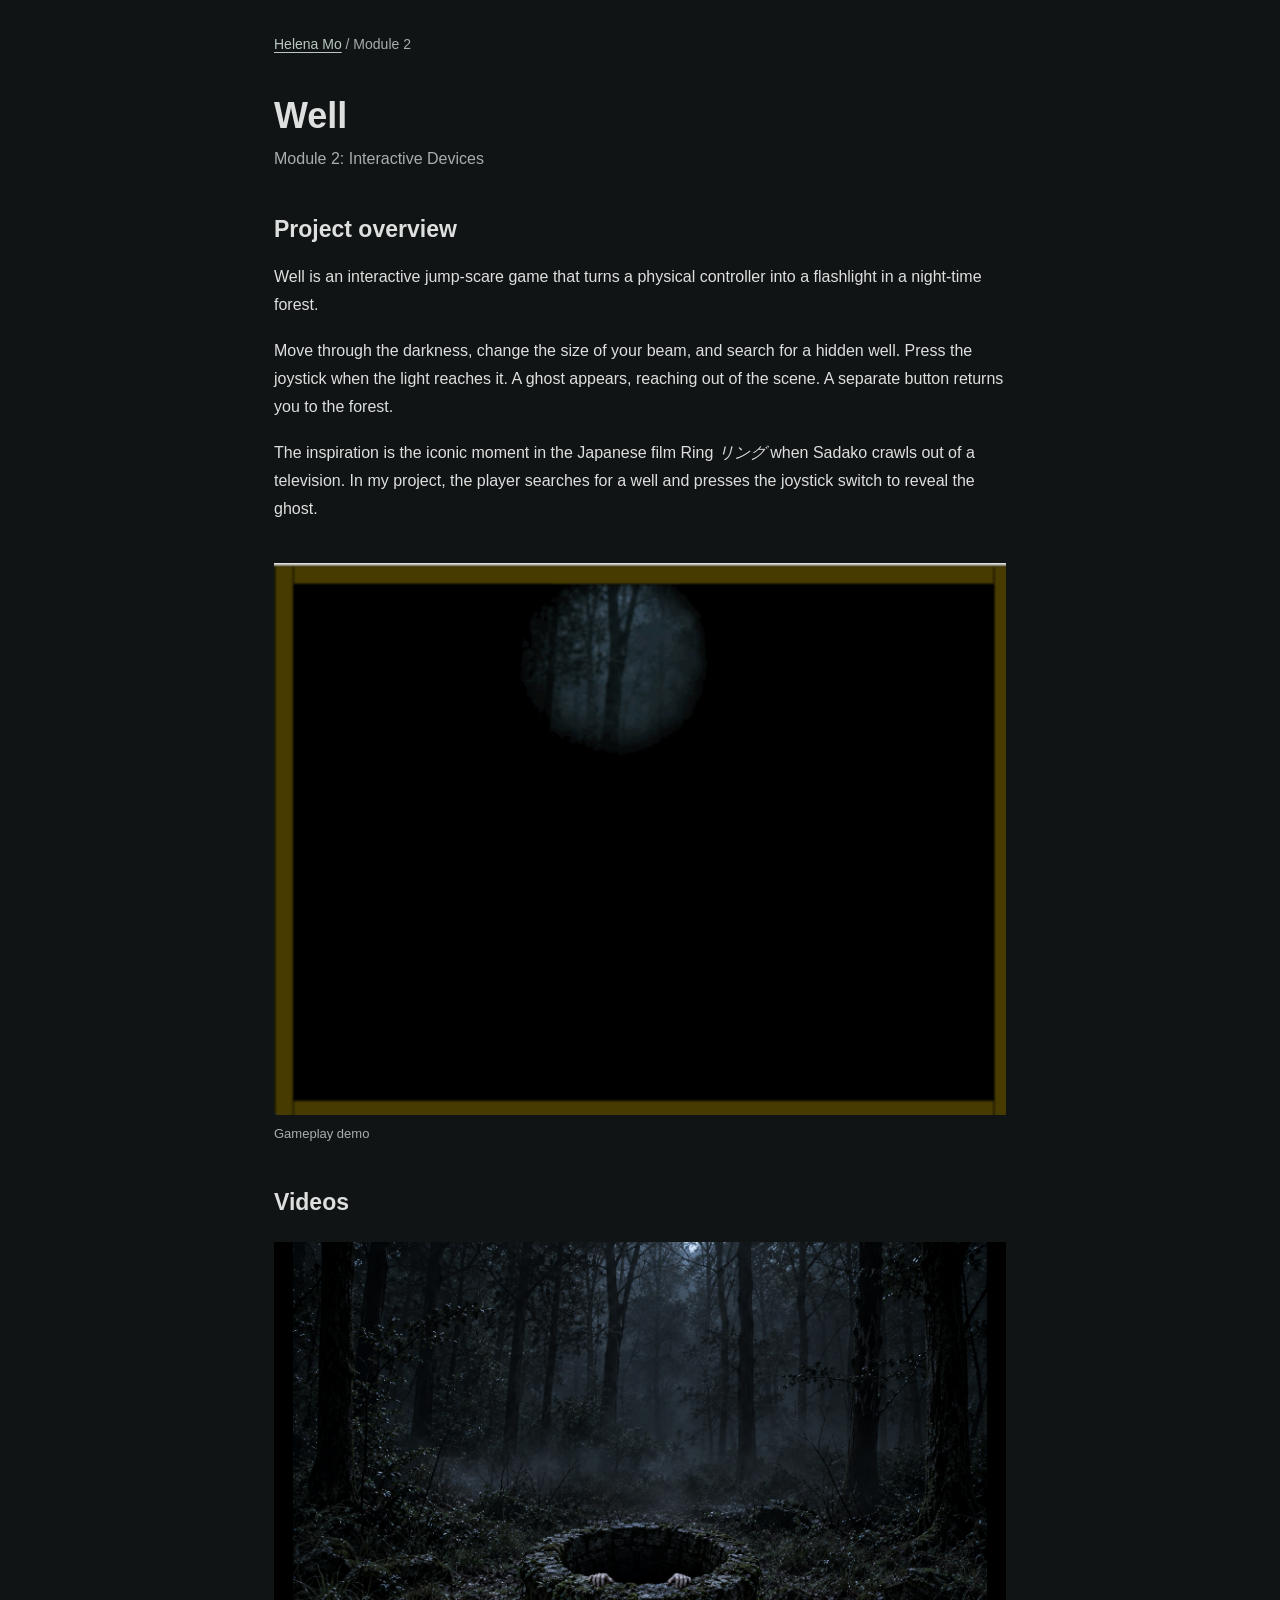
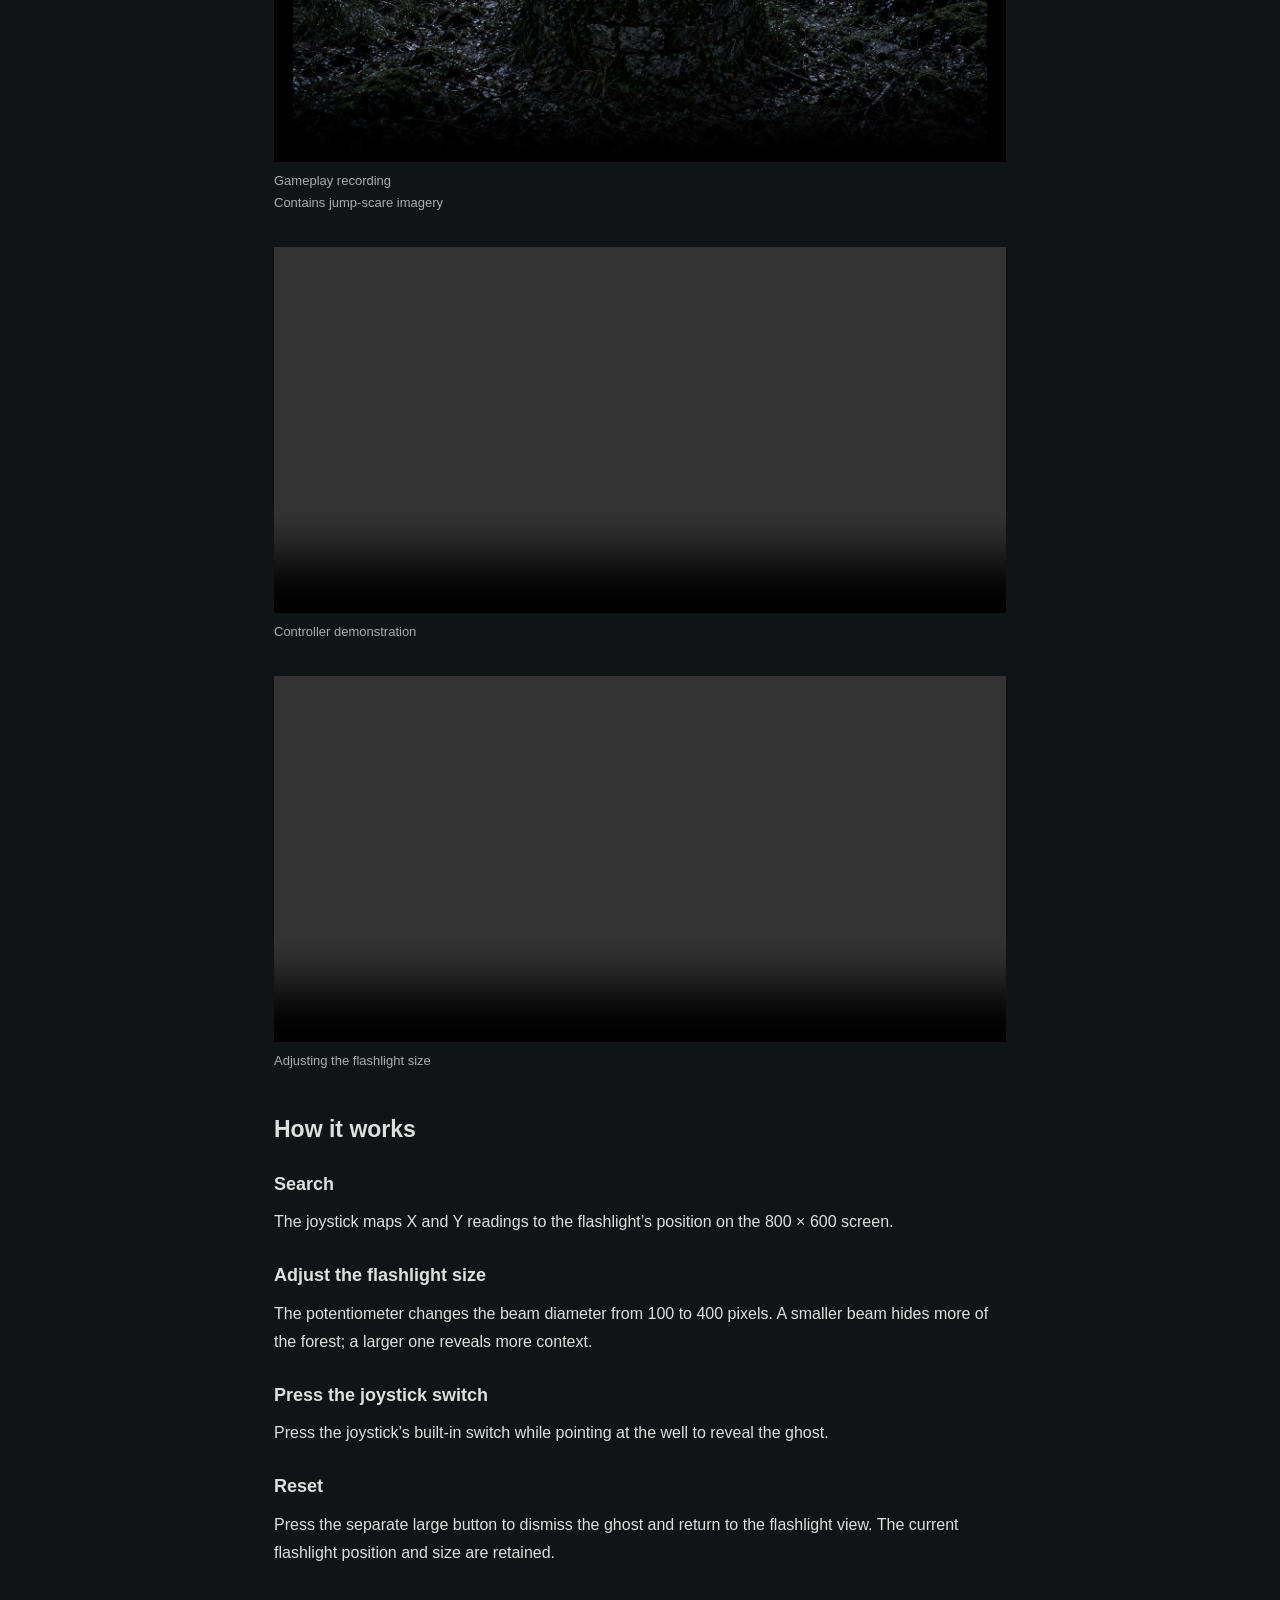
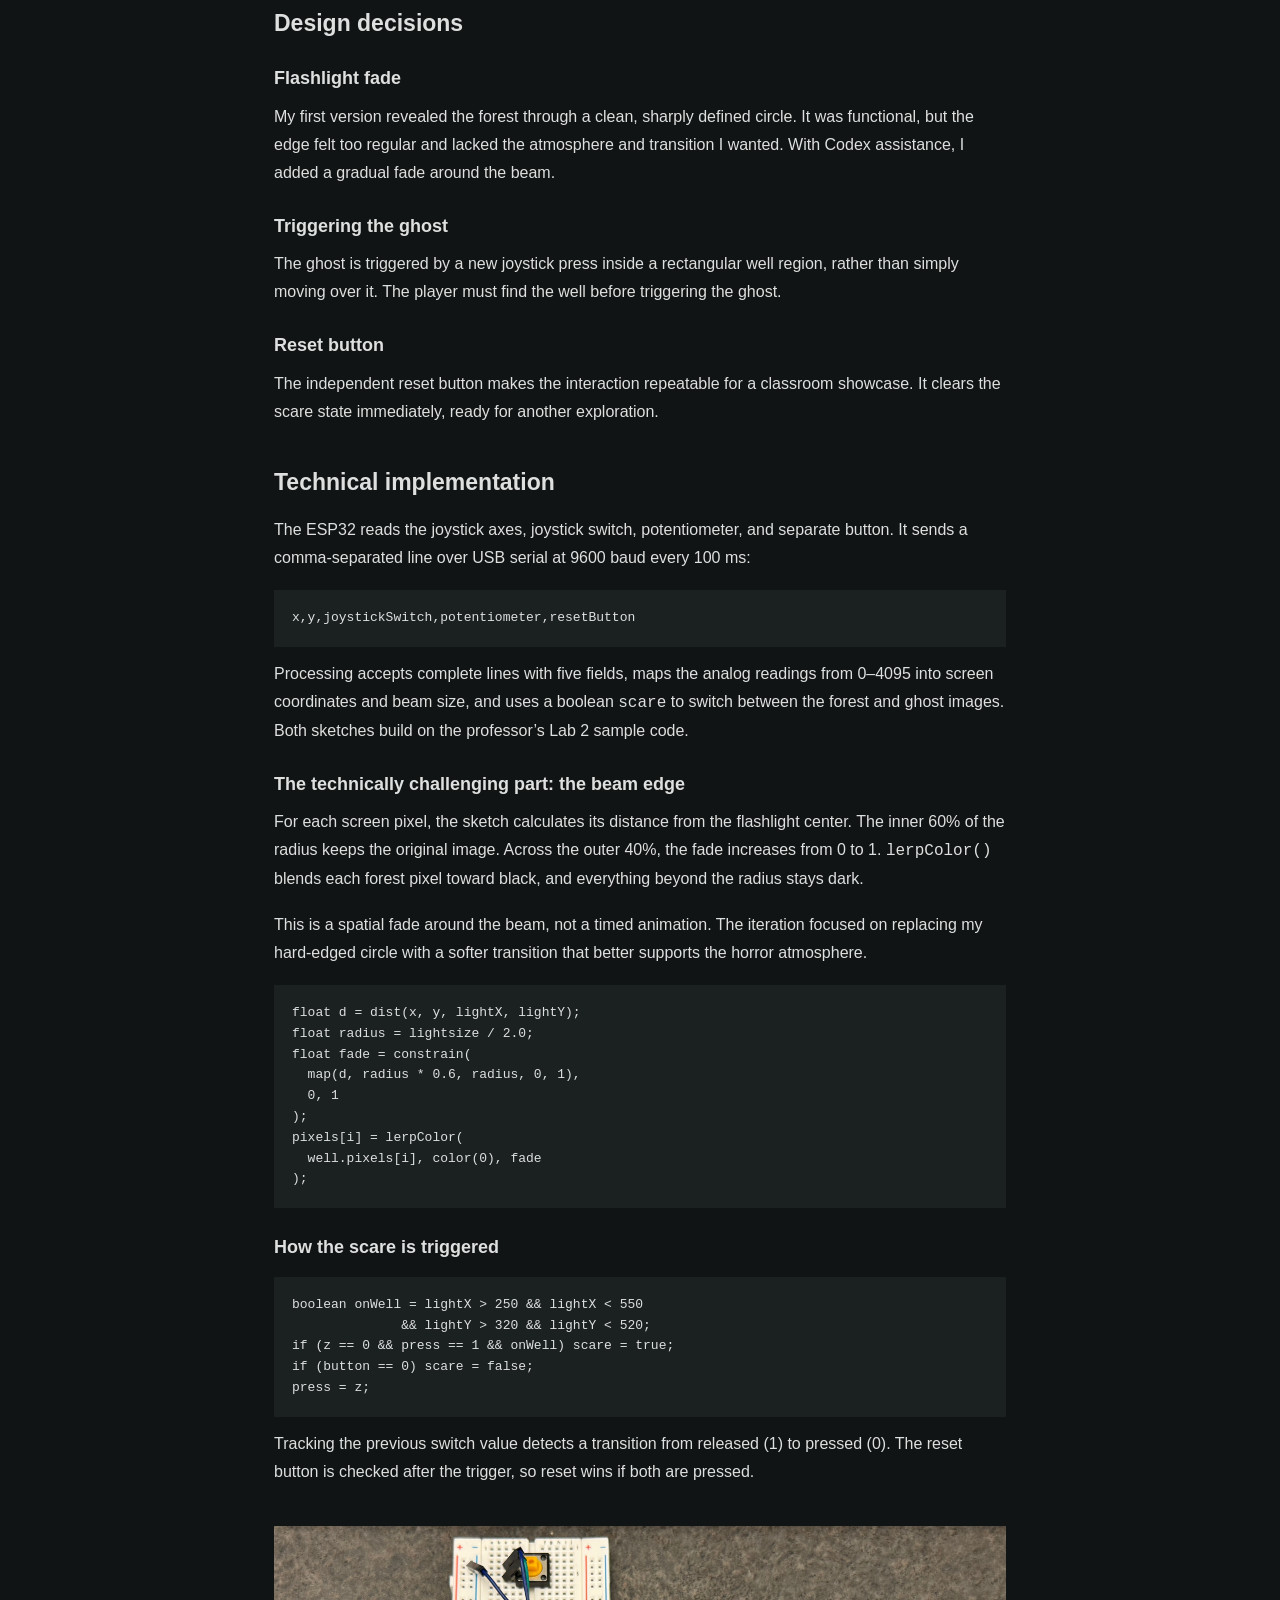
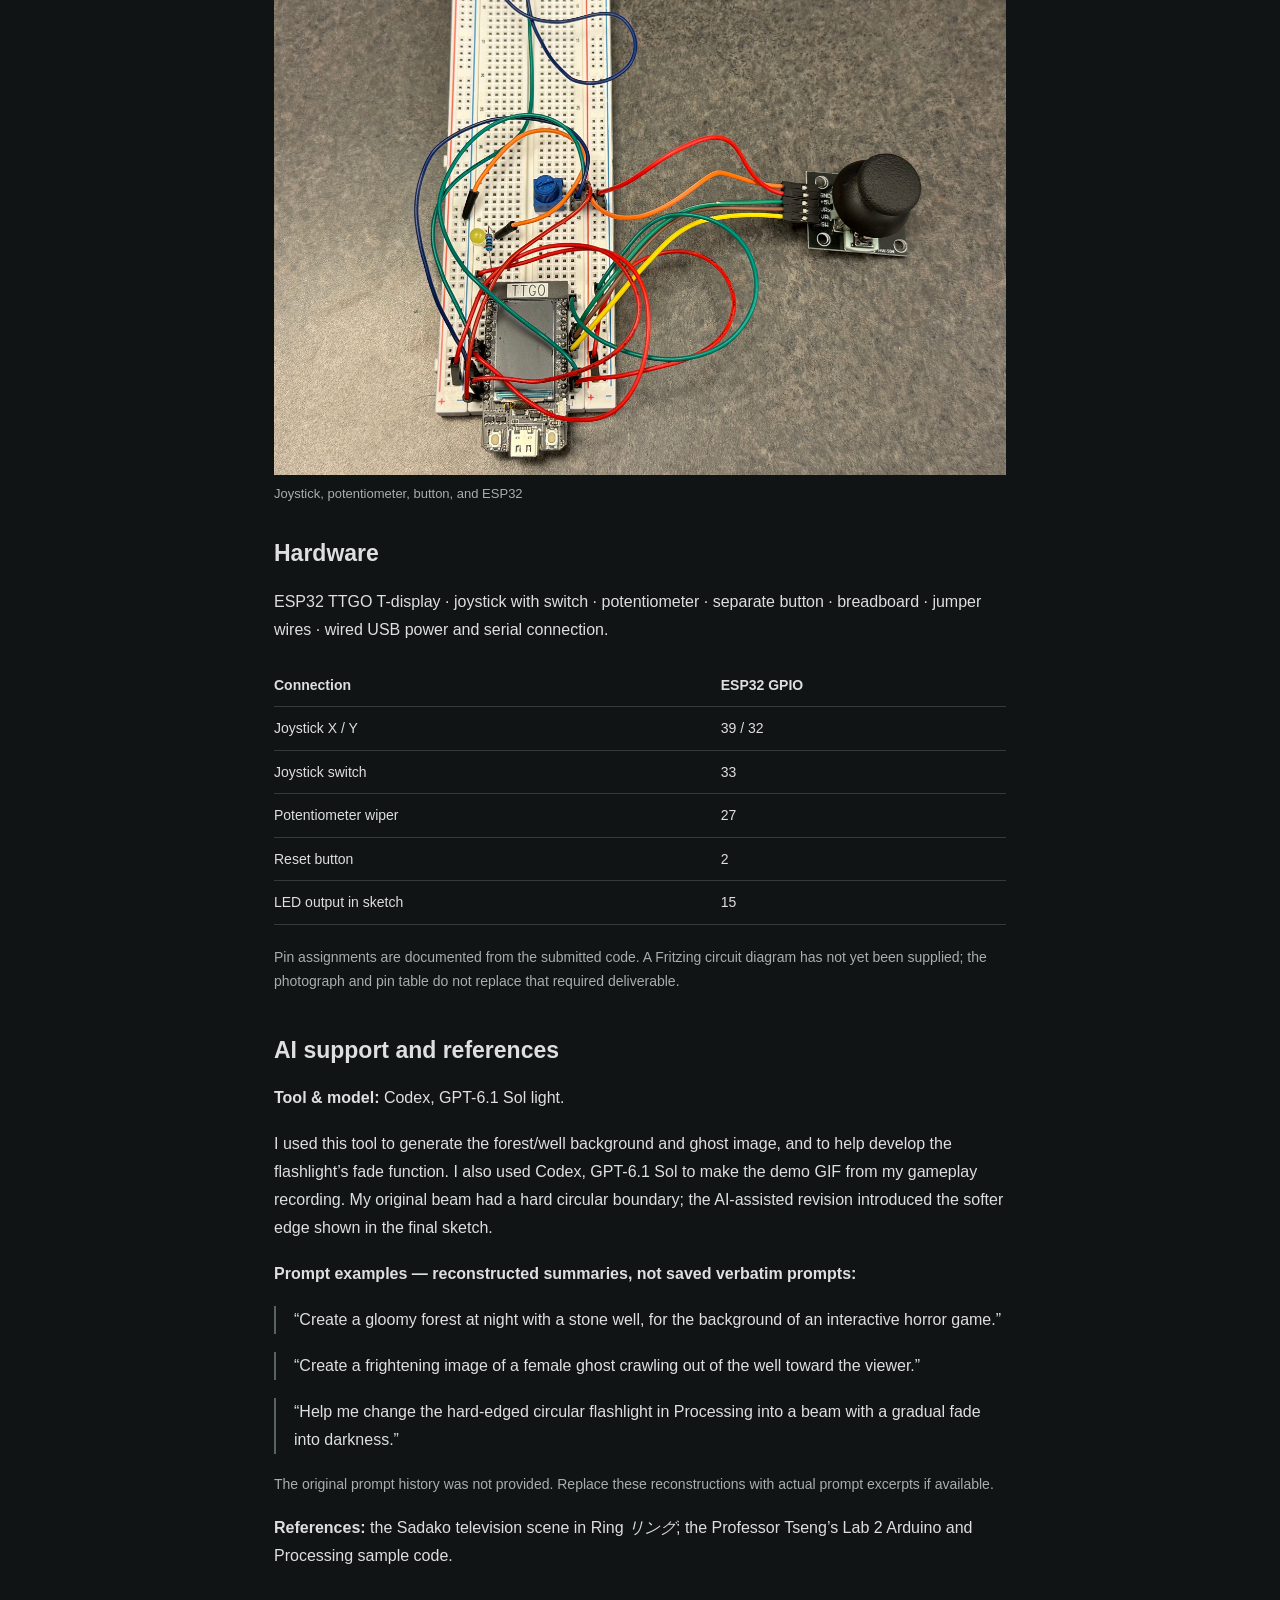
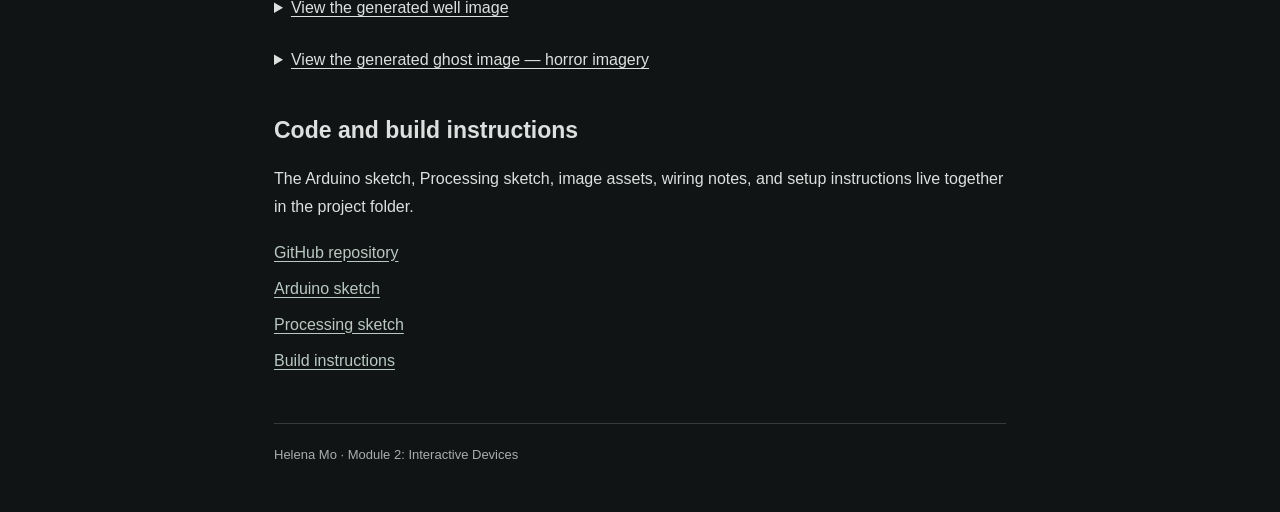
==== commit 406eaa03: "Show scare trigger explanation directly" ====
--- a/well/index.html
+++ b/well/index.html
@@ -16,11 +16,11 @@
 );
 pixels[i] = lerpColor(
   well.pixels[i], color(0), fade
-);</code></pre></div><details><summary>How the scare is triggered</summary><pre><code>boolean onWell = lightX &gt; 250 &amp;&amp; lightX &lt; 550
+);</code></pre></div><div><h3>How the scare is triggered</h3><pre><code>boolean onWell = lightX &gt; 250 &amp;&amp; lightX &lt; 550
               &amp;&amp; lightY &gt; 320 &amp;&amp; lightY &lt; 520;
 if (z == 0 &amp;&amp; press == 1 &amp;&amp; onWell) scare = true;
 if (button == 0) scare = false;
-press = z;</code></pre><p>Tracking the previous switch value detects a transition from released (1) to pressed (0). The reset button is checked after the trigger, so reset wins if both are pressed.</p></details></section>
+press = z;</code></pre><p>Tracking the previous switch value detects a transition from released (1) to pressed (0). The reset button is checked after the trigger, so reset wins if both are pressed.</p></div></section>
 <section class="section"><div class="hardware"><figure><img src="assets/controller.jpg" alt="Photograph of Helena’s joystick and breadboard controller" loading="lazy"><figcaption>Joystick, potentiometer, button, and ESP32</figcaption></figure><div><h2>Hardware</h2><p>ESP32 TTGO T-display · joystick with switch · potentiometer · separate button · breadboard · jumper wires · wired USB power and serial connection.</p><table><thead><tr><th>Connection</th><th>ESP32 GPIO</th></tr></thead><tbody><tr><td>Joystick X / Y</td><td>39 / 32</td></tr><tr><td>Joystick switch</td><td>33</td></tr><tr><td>Potentiometer wiper</td><td>27</td></tr><tr><td>Reset button</td><td>2</td></tr><tr><td>LED output in sketch</td><td>15</td></tr></tbody></table><p class="note">Pin assignments are documented from the submitted code. A Fritzing circuit diagram has not yet been supplied; the photograph and pin table do not replace that required deliverable.</p></div></div></section>
 <section class="section"><div class="split"><h2>AI support and references</h2><div><p><strong>Tool & model:</strong> Codex, GPT-6.1 Sol light.</p><p>I used this tool to generate the forest/well background and ghost image, and to help develop the flashlight’s fade function. I also used Codex, GPT-6.1 Sol to make the demo GIF from my gameplay recording. My original beam had a hard circular boundary; the AI-assisted revision introduced the softer edge shown in the final sketch.</p><p><strong>Prompt examples — reconstructed summaries, not saved verbatim prompts:</strong></p><blockquote>“Create a gloomy forest at night with a stone well, for the background of an interactive horror game.”</blockquote><blockquote>“Create a frightening image of a female ghost crawling out of the well toward the viewer.”</blockquote><blockquote>“Help me change the hard-edged circular flashlight in Processing into a beam with a gradual fade into darkness.”</blockquote><p class="note">The original prompt history was not provided. Replace these reconstructions with actual prompt excerpts if available.</p><p><strong>References:</strong> the Sadako television scene in Ring <em>リング</em>; the Professor Tseng’s Lab 2 Arduino and Processing sample code.</p></div></div><details><summary>View the generated well image</summary><img src="assets/well.png" alt="AI-generated forest and well background" loading="lazy"></details><details><summary>View the generated ghost image — horror imagery</summary><img class="ghost" src="assets/ghost.png" alt="Generated ghost reaching toward the viewer from the well" loading="lazy"></details></section>
 <section class="section source"><h2>Code and build instructions</h2><p>The Arduino sketch, Processing sketch, image assets, wiring notes, and setup instructions live together in the project folder.</p><a  href="https://github.com/helenamoisme/well">GitHub repository</a><div class="downloads"><a href="code/WellArduino/WellArduino.ino" download>Arduino sketch</a><a href="code/WellProcessing/WellProcessing.pde" download>Processing sketch</a><a href="README.md">Build instructions</a></div></section><footer>Helena Mo · Module 2: Interactive Devices</footer></main></body></html>
